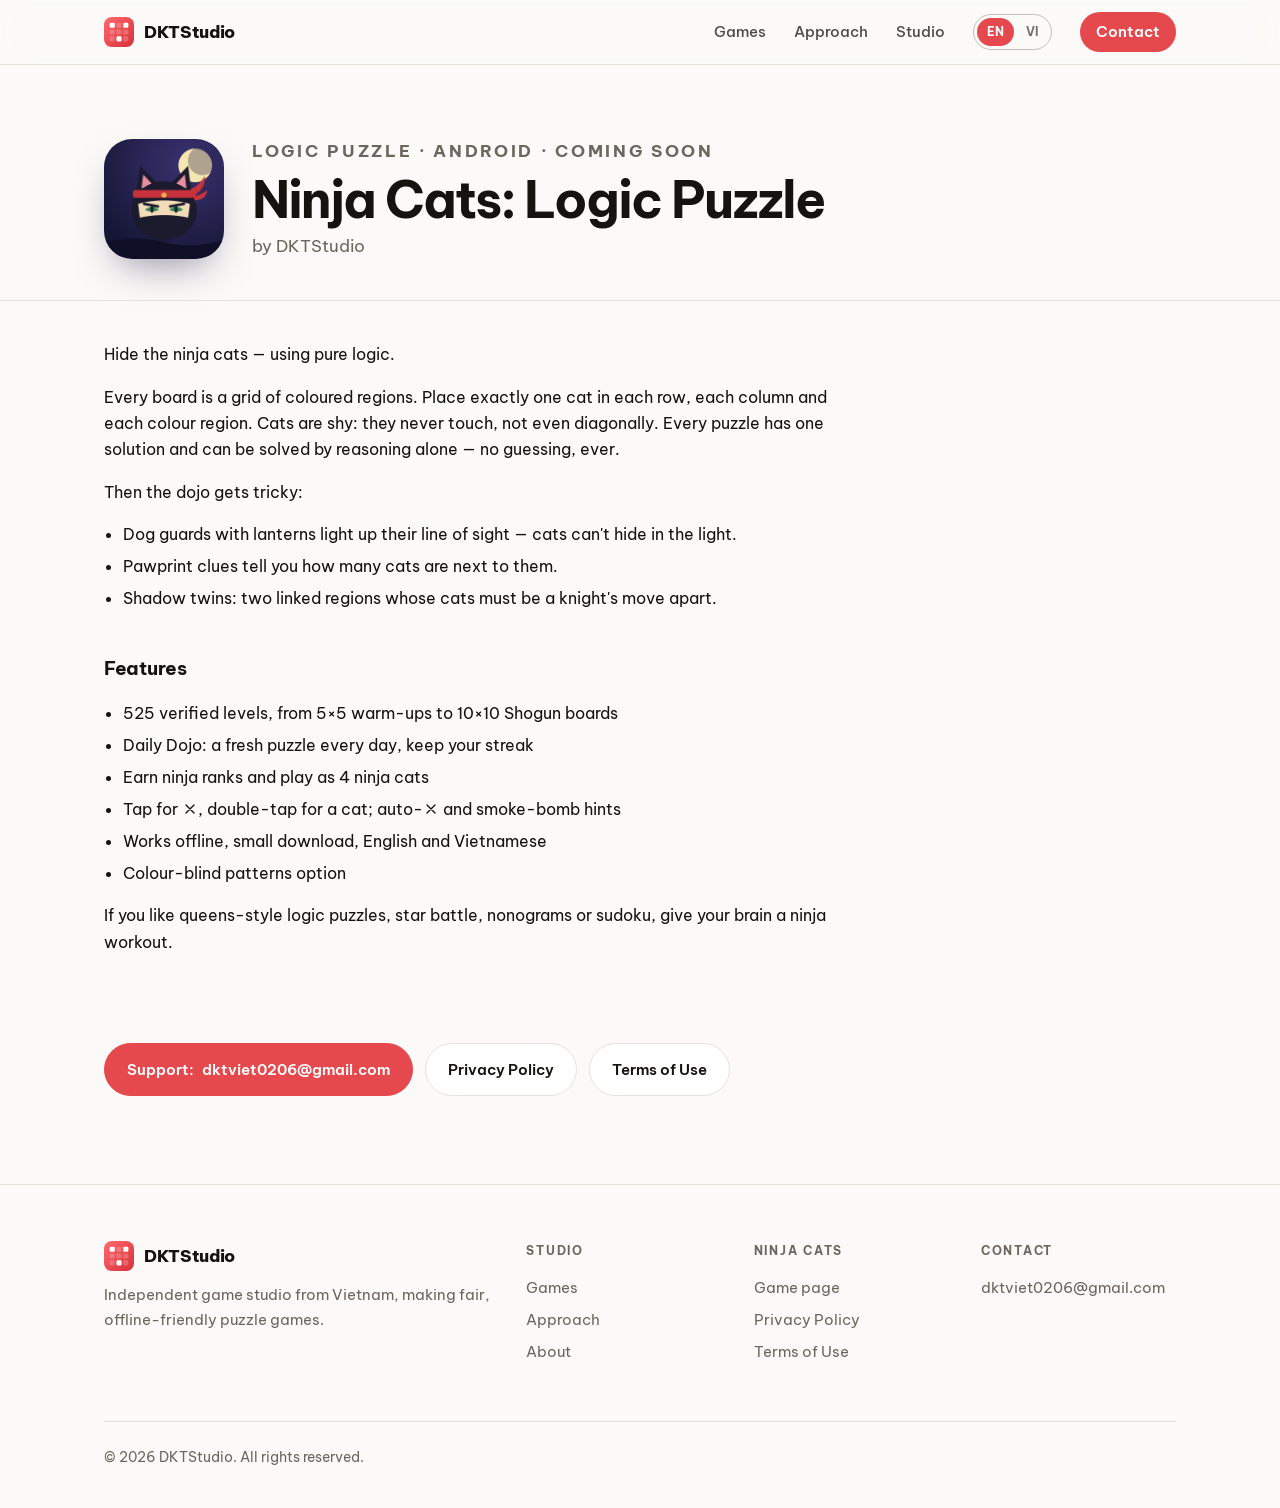
==== ninja-cats/index.html @ 87ca842f "Ninja Cats tester page: phone flow (return hint, step progress, open in Chrome)" ====
<!doctype html>
<html lang="en" data-lang="en" data-title-en="Ninja Cats: Logic Puzzle — DKTStudio" data-title-vi="Mèo Ninja: Câu Đố Logic — DKTStudio"><head><meta charset="utf-8"><meta name="viewport" content="width=device-width,initial-scale=1"><meta name="generator" content="dkt-landingpage">
<title>Ninja Cats: Logic Puzzle — DKTStudio</title><meta name="description" content="Ninja Cats: Logic Puzzle — a no-guess logic puzzle game by DKTStudio.">
<meta property="og:title" content="Ninja Cats: Logic Puzzle — DKTStudio"><meta property="og:description" content="Ninja Cats: Logic Puzzle — a no-guess logic puzzle game by DKTStudio.">
<link rel="icon" href="../favicon.ico" sizes="48x48"><link rel="icon" href="../favicon.svg" type="image/svg+xml"><link rel="apple-touch-icon" href="../apple-touch-icon.png"><script>(function(){var q=new URLSearchParams(location.search).get('lang'),s=null;
try{s=localStorage.getItem('lang')}catch(e){}
var l=q||s||((navigator.language||'').toLowerCase().indexOf('vi')===0?'vi':'en');if(l!=='vi')l='en';
var d=document.documentElement;function apply(v){d.dataset.lang=v;d.lang=v;document.title=v==='vi'?d.dataset.titleVi:d.dataset.titleEn}apply(l);
window.setLang=function(v){apply(v);try{localStorage.setItem('lang',v)}catch(e){}};})();</script><link rel="preconnect" href="https://fonts.googleapis.com"><link rel="preconnect" href="https://fonts.gstatic.com" crossorigin><link href="https://fonts.googleapis.com/css2?family=Be+Vietnam+Pro:wght@400;500;600;700;800&display=swap" rel="stylesheet"><style>:root{--bg:#fbfaf8;--fg:#14130f;--muted:#6b665e;--soft:#f1efeb;--line:#e6e2db;--card:#fff;--accent:#e5484d;--accent-ink:#fff;
--hero:#0e0d14;--hero-fg:#f5f2ec;--hero-muted:#a8a3b8;--hero-line:rgba(255,255,255,.09)}
@media (prefers-color-scheme:dark){:root{--bg:#0f0e12;--fg:#efece6;--muted:#9a95a3;--soft:#18171c;--line:#26242b;--card:#141318;--accent:#ff6369}}
*{box-sizing:border-box}html{-webkit-text-size-adjust:100%;scroll-behavior:smooth}
body{margin:0;background:var(--bg);color:var(--fg);font:16px/1.65 "Be Vietnam Pro",system-ui,-apple-system,"Segoe UI",Roboto,sans-serif;-webkit-font-smoothing:antialiased}
a{color:inherit}img{display:block;max-width:100%}
.wrap{max-width:1120px;margin:0 auto;padding:0 24px}
/* nav */
.nav{position:sticky;top:0;z-index:10;backdrop-filter:saturate(1.4) blur(14px);-webkit-backdrop-filter:saturate(1.4) blur(14px);background:color-mix(in srgb,var(--bg) 82%,transparent);border-bottom:1px solid var(--line)}
.nav.dark{background:color-mix(in srgb,var(--hero) 80%,transparent);border-color:var(--hero-line);color:var(--hero-fg)}
.nav .wrap{display:flex;align-items:center;justify-content:space-between;height:64px}
.brand{display:flex;align-items:center;gap:10px;text-decoration:none;font-weight:800;letter-spacing:-.02em;font-size:1.05rem}
.mark{min-width:38px;height:30px;padding:0 7px;border-radius:8px;background:var(--accent);color:#fff;display:grid;place-items:center;font-size:.72rem;font-weight:800;letter-spacing:0}
.links{display:flex;align-items:center;gap:28px;font-size:.92rem;font-weight:500}
.links a{text-decoration:none;opacity:.75}.links a:hover{opacity:1}
.links a.cta{opacity:1;background:var(--accent);color:var(--accent-ink);padding:8px 16px;border-radius:999px;font-weight:600}
@media (max-width:640px){.links a:not(.cta){display:none}}
/* hero */
.hero{background:var(--hero);color:var(--hero-fg);position:relative;overflow:hidden}
.hero:before{content:"";position:absolute;inset:0;background:
radial-gradient(600px 300px at 80% 10%,rgba(229,72,77,.28),transparent 70%),
radial-gradient(500px 300px at 10% 90%,rgba(120,90,255,.18),transparent 70%);pointer-events:none}
.hero:after{content:"";position:absolute;inset:0;background-image:linear-gradient(var(--hero-line) 1px,transparent 1px),linear-gradient(90deg,var(--hero-line) 1px,transparent 1px);background-size:56px 56px;mask-image:radial-gradient(ellipse at 70% 30%,#000 10%,transparent 70%);-webkit-mask-image:radial-gradient(ellipse at 70% 30%,#000 10%,transparent 70%);pointer-events:none}
.hero .wrap{position:relative;z-index:1;padding-top:112px;padding-bottom:96px}
.tag{display:inline-flex;align-items:center;gap:8px;font-size:.8rem;font-weight:600;color:var(--hero-muted);border:1px solid var(--hero-line);border-radius:999px;padding:6px 14px;background:rgba(255,255,255,.03)}
.dot{width:7px;height:7px;border-radius:50%;background:#3ddc84;box-shadow:0 0 0 4px rgba(61,220,132,.15)}
.hero h1{font-size:clamp(2.6rem,7.2vw,5.2rem);line-height:1.02;letter-spacing:-.045em;font-weight:800;margin:26px 0 22px;max-width:13ch}
.hero h1 em{font-style:normal;color:var(--accent)}
.hero p.lead{font-size:clamp(1.05rem,2vw,1.25rem);color:var(--hero-muted);max-width:38em;margin:0 0 36px}
.btns{display:flex;flex-wrap:wrap;gap:12px}
.btn{display:inline-flex;align-items:center;gap:8px;text-decoration:none;font-weight:600;font-size:.95rem;padding:13px 22px;border-radius:999px;border:1px solid var(--line);background:var(--card);transition:transform .15s,border-color .15s}
.ic{vertical-align:-.125em;flex:none}
.btn:hover{transform:translateY(-1px);border-color:var(--accent)}
.btn.primary{background:var(--accent);color:var(--accent-ink);border-color:var(--accent)}
.hero .btn:not(.primary){background:transparent;color:var(--hero-fg);border-color:rgba(255,255,255,.18)}
.stats{display:grid;grid-template-columns:repeat(4,1fr);gap:0;margin-top:80px;border-top:1px solid var(--hero-line)}
.stats div{padding:24px 24px 0 0}.stats b{display:block;font-size:clamp(1.6rem,3.4vw,2.3rem);letter-spacing:-.03em;font-weight:800}
.stats span{color:var(--hero-muted);font-size:.88rem}
@media (max-width:720px){.stats{grid-template-columns:repeat(2,1fr)}}
/* sections */
section.sec{padding:104px 0;border-bottom:1px solid var(--line)}
.kicker{font-size:.78rem;letter-spacing:.16em;text-transform:uppercase;color:var(--accent);font-weight:700;margin:0 0 14px}
h2.title{font-size:clamp(1.9rem,4.4vw,3rem);line-height:1.08;letter-spacing:-.035em;margin:0 0 16px;font-weight:800;max-width:18ch}
p.sub{color:var(--muted);font-size:1.08rem;max-width:40em;margin:0}
.head{display:flex;justify-content:space-between;align-items:flex-end;gap:24px;flex-wrap:wrap;margin-bottom:48px}
/* game card */
.game{display:grid;grid-template-columns:auto 1fr;gap:32px;align-items:center;background:var(--card);border:1px solid var(--line);border-radius:28px;padding:36px;transition:border-color .2s,box-shadow .2s}
.game:hover{border-color:color-mix(in srgb,var(--accent) 50%,var(--line));box-shadow:0 24px 60px -30px rgba(0,0,0,.25)}
.game img{width:148px;height:148px;border-radius:34px;box-shadow:0 18px 40px -16px rgba(20,10,60,.55)}
.game h3{font-size:clamp(1.5rem,3vw,2rem);letter-spacing:-.03em;margin:0;line-height:1.15}
.game .vi{color:var(--muted);margin:4px 0 14px;font-weight:500}
.game p.desc{margin:0 0 20px;max-width:46em}
.chips{display:flex;flex-wrap:wrap;gap:8px;margin-bottom:22px}
.chip{font-size:.78rem;font-weight:600;padding:5px 12px;border-radius:999px;background:var(--soft);color:var(--muted)}
.chip.live{background:color-mix(in srgb,#3ddc84 16%,transparent);color:#1f9d57}
@media (max-width:640px){.game{grid-template-columns:1fr;padding:24px;gap:20px}.game img{width:112px;height:112px;border-radius:26px}}
.soon{margin-top:20px;border:1px dashed var(--line);border-radius:28px;padding:28px 36px;color:var(--muted);display:flex;justify-content:space-between;gap:16px;flex-wrap:wrap}
.soon b{color:var(--fg)}
/* principles */
.grid3{display:grid;grid-template-columns:repeat(3,1fr);gap:20px}
@media (max-width:860px){.grid3{grid-template-columns:1fr}}
.card{background:var(--card);border:1px solid var(--line);border-radius:22px;padding:30px}
.card .n{font-size:.8rem;font-weight:700;color:var(--accent);letter-spacing:.08em}
.card h4{font-size:1.2rem;letter-spacing:-.02em;margin:14px 0 8px}.card p{margin:0;color:var(--muted)}
/* about */
.about{display:grid;grid-template-columns:1fr 1fr;gap:64px;align-items:start}
.about p{color:var(--muted);font-size:1.05rem;margin:0 0 16px}
.facts{list-style:none;padding:0;margin:0;border-top:1px solid var(--line)}
.facts li{display:flex;justify-content:space-between;gap:16px;padding:16px 0;border-bottom:1px solid var(--line)}
.facts li span{color:var(--muted)}.facts li b{text-align:right}
@media (max-width:860px){.about{grid-template-columns:1fr;gap:32px}}
/* contact band */
.band{background:var(--hero);color:var(--hero-fg);border-radius:32px;padding:clamp(36px,6vw,72px);position:relative;overflow:hidden;margin:104px 0}
.band:before{content:"";position:absolute;inset:0;background:radial-gradient(500px 260px at 90% 0%,rgba(229,72,77,.35),transparent 70%)}
.band>*{position:relative}.band h2{font-size:clamp(1.8rem,4.4vw,3rem);letter-spacing:-.035em;line-height:1.08;margin:0 0 14px;max-width:16ch}
.band p{color:var(--hero-muted);margin:0 0 28px;max-width:36em;font-size:1.05rem}
/* footer */
footer{border-top:1px solid var(--line);padding:56px 0 40px;font-size:.92rem}
.fgrid{display:grid;grid-template-columns:2fr 1fr 1fr 1fr;gap:32px}
.fgrid h5{font-size:.78rem;letter-spacing:.14em;text-transform:uppercase;color:var(--muted);margin:0 0 14px}
.fgrid a.brand{display:flex;margin-bottom:0}.fgrid a{display:block;text-decoration:none;color:var(--muted);margin:0 0 8px}.fgrid a:hover{color:var(--fg)}
.fgrid p{color:var(--muted);margin:12px 0 0;max-width:28em}
.legalline{display:flex;justify-content:space-between;flex-wrap:wrap;gap:12px;color:var(--muted);margin-top:48px;padding-top:24px;border-top:1px solid var(--line);font-size:.85rem}
@media (max-width:760px){.fgrid{grid-template-columns:1fr 1fr}.fgrid>div:first-child{grid-column:1/-1}}
/* game + legal pages */
.pagehead{padding:72px 0 40px;border-bottom:1px solid var(--line)}
.pagehead .row{display:flex;gap:28px;align-items:center;flex-wrap:wrap}
.pagehead img{width:120px;height:120px;border-radius:28px;box-shadow:0 18px 40px -16px rgba(20,10,60,.5)}
.pagehead h1{font-size:clamp(2rem,5vw,3.2rem);letter-spacing:-.04em;line-height:1.05;margin:0}
.pagehead p{color:var(--muted);margin:6px 0 0;font-size:1.05rem}
.prose{max-width:740px;padding:24px 0 72px}
.prose h1{font-size:clamp(1.7rem,4vw,2.3rem);letter-spacing:-.03em;line-height:1.12;margin:24px 0 6px}
.prose h1+p{color:var(--muted);margin-top:0}
.prose h2{font-size:1.18rem;letter-spacing:-.015em;margin:2.2em 0 .5em}
.prose ul{padding-left:1.2em}.prose li{margin:.35em 0}.prose a{color:var(--accent)}
/* language: html[data-lang] picks which copy shows; set before paint by the head script */
html[data-lang="en"] [data-l="vi"],html[data-lang="vi"] [data-l="en"]{display:none!important}
.lsw{display:inline-flex;border:1px solid currentColor;border-color:color-mix(in srgb,currentColor 25%,transparent);border-radius:999px;padding:3px;gap:2px}
.lsw button{all:unset;cursor:pointer;font-size:.78rem;font-weight:700;padding:4px 10px;border-radius:999px;opacity:.6}
html[data-lang="en"] .lsw [data-set="en"],html[data-lang="vi"] .lsw [data-set="vi"]{background:var(--accent);color:#fff;opacity:1}
.qr{display:flex;align-items:center;gap:20px;margin:0 0 28px;max-width:34em}.qr svg{flex:none;border-radius:8px;border:1px solid #e5e5e5}.qr p{margin:0;color:#666}
@media (max-width:720px){.qr{display:none}}
.card.step{display:flex;flex-direction:column;align-items:flex-start}.card.step h4{margin-top:10px}.card.step .btns{margin-top:auto;padding-top:24px}
.card.step .back{font-size:.85rem;margin-top:10px}.card.step .opened{display:none;margin-left:10px;color:#2e9e5b;font-weight:600;letter-spacing:0}.card.step .opened .ic{vertical-align:-2px;margin-right:3px}
.card.step.done .opened{display:inline}.card.step.done{opacity:.75}.card.step.next{border-color:var(--accent);box-shadow:0 0 0 2px var(--accent)}
.inapp{border:2px solid var(--accent);border-radius:16px;padding:18px;margin:24px 0}.inapp p{margin:0 0 12px}.inapp .back{margin:12px 0 0;font-size:.85rem}
</style></head>
<body>
<header class="nav"><div class="wrap">
<a class="brand" href="../"><svg xmlns="http://www.w3.org/2000/svg" viewBox="0 0 64 64" width="30" height="30" aria-hidden="true"><defs><linearGradient id="lg1" x1="0" y1="0" x2="1" y2="1"><stop offset="0" stop-color="#ff6b6f"/><stop offset="1" stop-color="#d6303a"/></linearGradient></defs><rect width="64" height="64" rx="16" fill="url(#lg1)"/><rect x="12" y="12" width="11" height="11" rx="3" fill="#fff"/><rect x="26.5" y="12" width="11" height="11" rx="3" fill="#fff" fill-opacity=".2"/><rect x="41" y="12" width="11" height="11" rx="3" fill="#fff"/><rect x="12" y="26.5" width="11" height="11" rx="3" fill="#fff" fill-opacity=".2"/><rect x="26.5" y="26.5" width="11" height="11" rx="3" fill="#fff" fill-opacity=".2"/><rect x="41" y="26.5" width="11" height="11" rx="3" fill="#fff" fill-opacity=".2"/><rect x="12" y="41" width="11" height="11" rx="3" fill="#fff" fill-opacity=".2"/><rect x="26.5" y="41" width="11" height="11" rx="3" fill="#fff"/><rect x="41" y="41" width="11" height="11" rx="3" fill="#fff" fill-opacity=".2"/></svg>DKTStudio</a>
<nav class="links"><a href="../#games"><span data-l="en">Games</span><span data-l="vi">Trò chơi</span></a><a href="../#approach"><span data-l="en">Approach</span><span data-l="vi">Cách làm</span></a><a href="../#about"><span data-l="en">Studio</span><span data-l="vi">Về studio</span></a>
<span class="lsw" role="group" aria-label="Language"><button data-set="en" onclick="setLang('en')">EN</button><button data-set="vi" onclick="setLang('vi')">VI</button></span><a class="cta" href="mailto:dktviet0206@gmail.com"><span data-l="en">Contact</span><span data-l="vi">Liên hệ</span></a></nav>
</div></header>
<section class="pagehead"><div class="wrap"><div class="row"><img src="icon.png" alt="" width="120" height="120"><div><p class="kicker" style="margin:0 0 8px"><span data-l="en">Logic puzzle · Android · coming soon</span><span data-l="vi">Câu đố logic · Android · sắp ra mắt</span></p><h1><span data-l="en">Ninja Cats: Logic Puzzle</span><span data-l="vi">Mèo Ninja: Câu Đố Logic</span></h1><p><span data-l="en">by DKTStudio</span><span data-l="vi">của DKTStudio</span></p></div></div></div></section><div class="wrap"><div class="prose"><div data-l="en"><p>Hide the ninja cats — using pure logic.</p>
<p>Every board is a grid of coloured regions. Place exactly one cat in each row, each column and each colour region. Cats are shy: they never touch, not even diagonally. Every puzzle has one solution and can be solved by reasoning alone — no guessing, ever.</p>
<p>Then the dojo gets tricky:</p>
<ul><li>Dog guards with lanterns light up their line of sight — cats can&#x27;t hide in the light.</li><li>Pawprint clues tell you how many cats are next to them.</li><li>Shadow twins: two linked regions whose cats must be a knight&#x27;s move apart.</li></ul>
<h2>Features</h2>
<ul><li>525 verified levels, from 5×5 warm-ups to 10×10 Shogun boards</li><li>Daily Dojo: a fresh puzzle every day, keep your streak</li><li>Earn ninja ranks and play as 4 ninja cats</li><li>Tap for <svg class="ic" xmlns="http://www.w3.org/2000/svg" viewBox="0 0 24 24" width="1em" height="1em" role="img" aria-label="X"><path fill="none" stroke="currentColor" stroke-linecap="round" stroke-linejoin="round" stroke-width="2" d="M18 6L6 18M6 6l12 12"/></svg>, double-tap for a cat; auto-<svg class="ic" xmlns="http://www.w3.org/2000/svg" viewBox="0 0 24 24" width="1em" height="1em" role="img" aria-label="X"><path fill="none" stroke="currentColor" stroke-linecap="round" stroke-linejoin="round" stroke-width="2" d="M18 6L6 18M6 6l12 12"/></svg> and smoke-bomb hints</li><li>Works offline, small download, English and Vietnamese</li><li>Colour-blind patterns option</li></ul>
<p>If you like queens-style logic puzzles, star battle, nonograms or sudoku, give your brain a ninja workout.</p></div><div data-l="vi"><p>Giấu những chú mèo ninja — chỉ bằng suy luận.</p>
<p>Mỗi màn là một lưới chia vùng màu. Đặt đúng một mèo trên mỗi hàng, mỗi cột và mỗi vùng màu. Mèo rất nhút nhát: không bao giờ đứng cạnh nhau, kể cả đường chéo. Mỗi màn chỉ có một lời giải và giải được hoàn toàn bằng suy luận — không bao giờ phải đoán.</p>
<p>Rồi võ đường trở nên khó hơn:</p>
<ul><li>Chó canh cầm đèn lồng soi theo tầm nhìn — mèo không được nấp trong vùng sáng.</li><li>Dấu chân cho biết có bao nhiêu mèo quanh nó.</li><li>Phân thân: hai vùng nối nhau, hai mèo phải cách nhau đúng một nước mã.</li></ul>
<h2>Tính năng</h2>
<ul><li>525 màn đã kiểm tra, từ 5×5 khởi động đến 10×10 cấp Shogun</li><li>Võ Đường Mỗi Ngày: mỗi ngày một câu đố mới, giữ chuỗi ngày</li><li>Lên cấp ninja, chơi cùng 4 mèo ninja</li><li>Chạm để đánh <svg class="ic" xmlns="http://www.w3.org/2000/svg" viewBox="0 0 24 24" width="1em" height="1em" role="img" aria-label="X"><path fill="none" stroke="currentColor" stroke-linecap="round" stroke-linejoin="round" stroke-width="2" d="M18 6L6 18M6 6l12 12"/></svg>, chạm 2 lần để đặt mèo; tự <svg class="ic" xmlns="http://www.w3.org/2000/svg" viewBox="0 0 24 24" width="1em" height="1em" role="img" aria-label="X"><path fill="none" stroke="currentColor" stroke-linecap="round" stroke-linejoin="round" stroke-width="2" d="M18 6L6 18M6 6l12 12"/></svg> và gợi ý bom khói</li><li>Chơi không cần mạng, dung lượng nhỏ, tiếng Việt và tiếng Anh</li><li>Tuỳ chọn hoa văn cho người mù màu</li></ul>
<p>Nếu bạn thích câu đố logic kiểu queens, star battle, nonogram hay sudoku, hãy cho não tập võ ninja.</p></div></div><div style="padding-bottom:88px"><div class="btns"><a class="btn primary" href="mailto:dktviet0206@gmail.com"><span data-l="en">Support:</span><span data-l="vi">Hỗ trợ:</span> dktviet0206@gmail.com</a><a class="btn" href="privacy.html"><span data-l="en">Privacy Policy</span><span data-l="vi">Chính sách quyền riêng tư</span></a><a class="btn" href="terms.html"><span data-l="en">Terms of Use</span><span data-l="vi">Điều khoản sử dụng</span></a></div></div></div>
<footer><div class="wrap">
<div class="fgrid">
<div><a class="brand" href="../" style="color:var(--fg)"><svg xmlns="http://www.w3.org/2000/svg" viewBox="0 0 64 64" width="30" height="30" aria-hidden="true"><defs><linearGradient id="lg2" x1="0" y1="0" x2="1" y2="1"><stop offset="0" stop-color="#ff6b6f"/><stop offset="1" stop-color="#d6303a"/></linearGradient></defs><rect width="64" height="64" rx="16" fill="url(#lg2)"/><rect x="12" y="12" width="11" height="11" rx="3" fill="#fff"/><rect x="26.5" y="12" width="11" height="11" rx="3" fill="#fff" fill-opacity=".2"/><rect x="41" y="12" width="11" height="11" rx="3" fill="#fff"/><rect x="12" y="26.5" width="11" height="11" rx="3" fill="#fff" fill-opacity=".2"/><rect x="26.5" y="26.5" width="11" height="11" rx="3" fill="#fff" fill-opacity=".2"/><rect x="41" y="26.5" width="11" height="11" rx="3" fill="#fff" fill-opacity=".2"/><rect x="12" y="41" width="11" height="11" rx="3" fill="#fff" fill-opacity=".2"/><rect x="26.5" y="41" width="11" height="11" rx="3" fill="#fff"/><rect x="41" y="41" width="11" height="11" rx="3" fill="#fff" fill-opacity=".2"/></svg>DKTStudio</a>
<p><span data-l="en">Independent game studio from Vietnam, making fair, offline-friendly puzzle games.</span><span data-l="vi">Studio trò chơi độc lập tại Việt Nam, làm trò chơi giải đố công bằng, chơi được không cần mạng.</span></p></div>
<div><h5><span data-l="en">Studio</span><span data-l="vi">Về chúng tôi</span></h5><a href="../#games"><span data-l="en">Games</span><span data-l="vi">Trò chơi</span></a><a href="../#approach"><span data-l="en">Approach</span><span data-l="vi">Cách làm</span></a><a href="../#about"><span data-l="en">About</span><span data-l="vi">Giới thiệu</span></a></div>
<div><h5><span data-l="en">Ninja Cats</span><span data-l="vi">Mèo Ninja</span></h5><a href="../ninja-cats/"><span data-l="en">Game page</span><span data-l="vi">Trang trò chơi</span></a><a href="../ninja-cats/privacy.html"><span data-l="en">Privacy Policy</span><span data-l="vi">Quyền riêng tư</span></a><a href="../ninja-cats/terms.html"><span data-l="en">Terms of Use</span><span data-l="vi">Điều khoản sử dụng</span></a></div>
<div><h5><span data-l="en">Contact</span><span data-l="vi">Liên hệ</span></h5><a href="mailto:dktviet0206@gmail.com">dktviet0206@gmail.com</a></div>
</div>
<div class="legalline"><span>© 2026 DKTStudio. <span data-l="en">All rights reserved.</span><span data-l="vi">Bảo lưu mọi quyền.</span></span></div>
</div></footer>
</body></html>
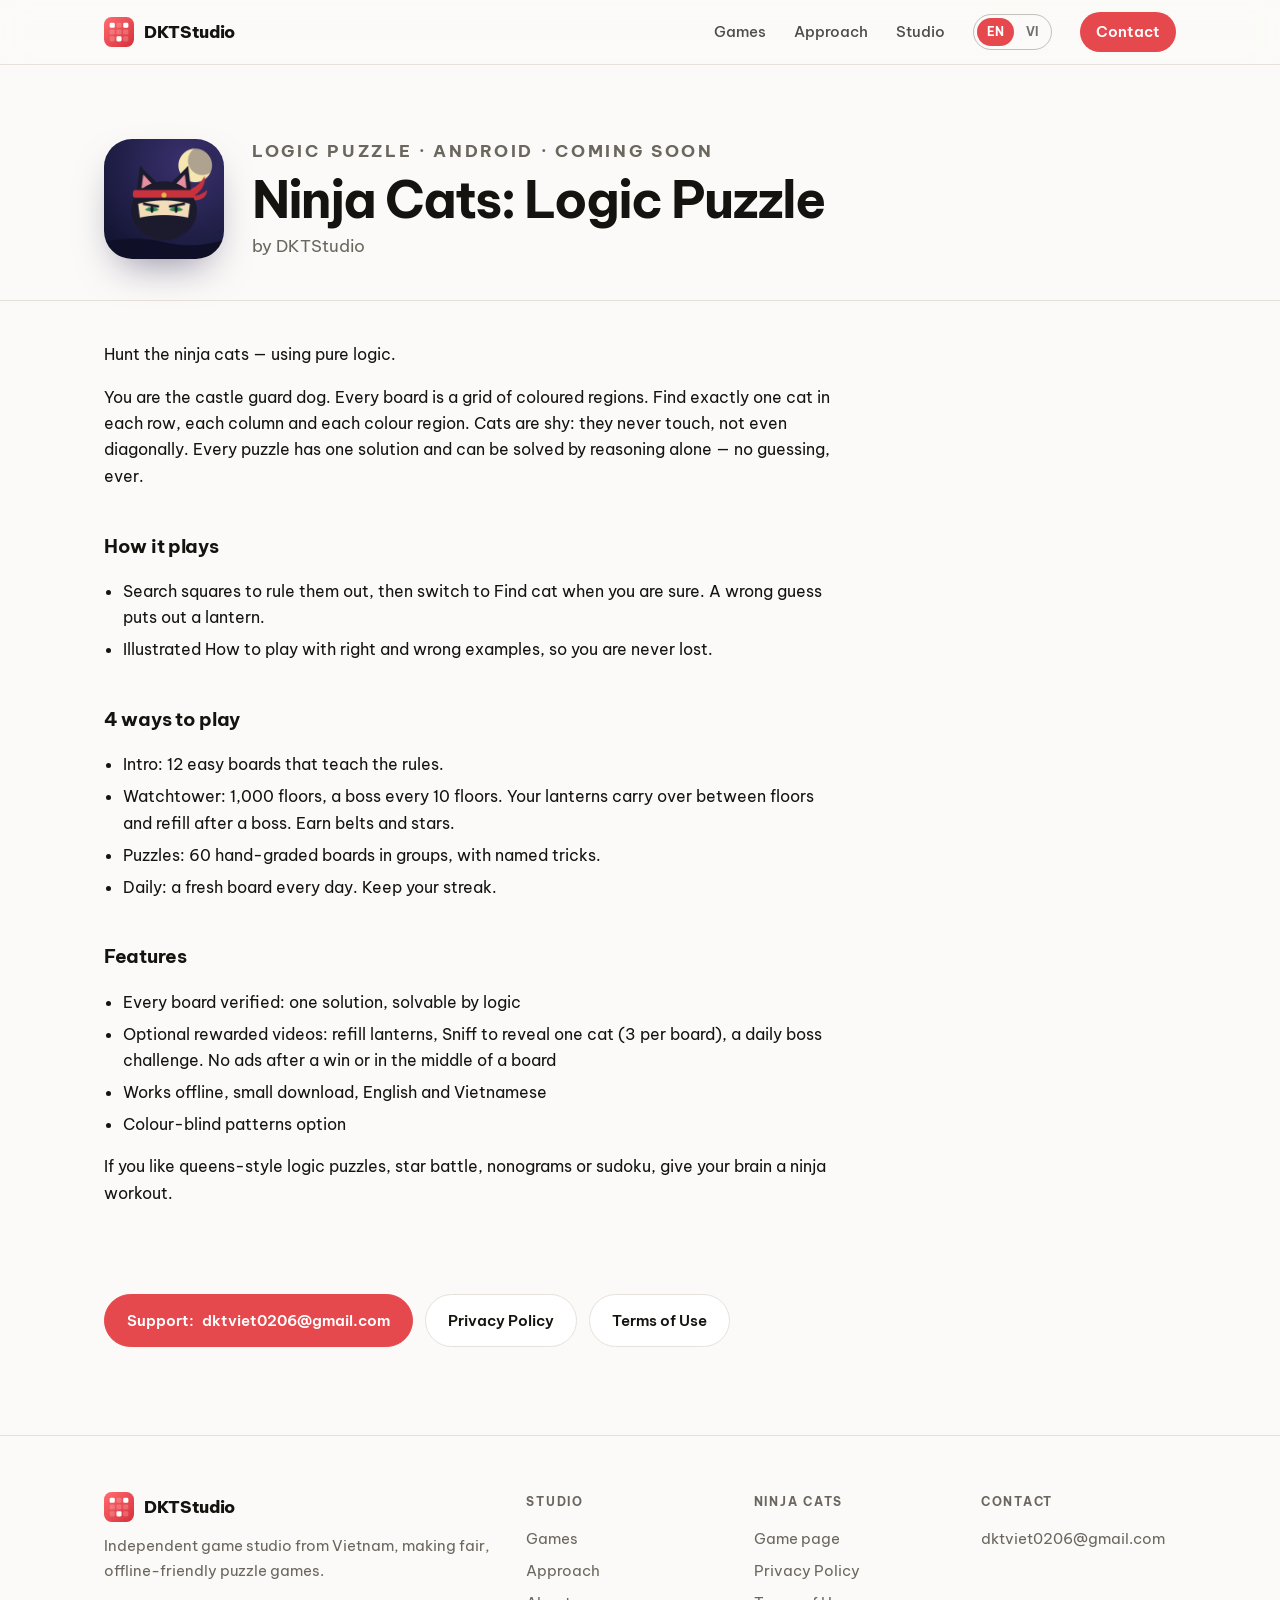
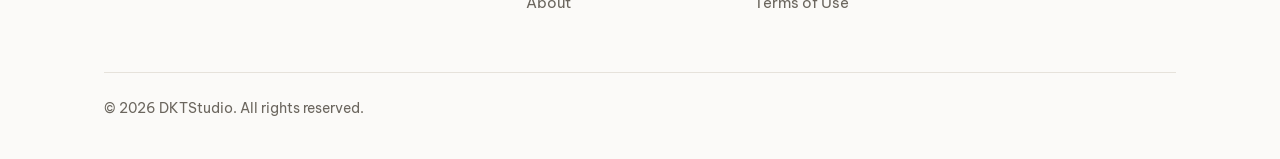
==== commit ec4e3a45: "Ninja Cats privacy + terms updated 04/11/2026 (no interstitials, rewarded kinds listed)" ====
--- a/ninja-cats/index.html
+++ b/ninja-cats/index.html
@@ -112,6 +112,11 @@
 .card.step .back{font-size:.85rem;margin-top:10px}.card.step .opened{display:none;margin-left:10px;color:#2e9e5b;font-weight:600;letter-spacing:0}.card.step .opened .ic{vertical-align:-2px;margin-right:3px}
 .card.step.done .opened{display:inline}.card.step.done{opacity:.75}.card.step.next{border-color:var(--accent);box-shadow:0 0 0 2px var(--accent)}
 .inapp{border:2px solid var(--accent);border-radius:16px;padding:18px;margin:24px 0}.inapp p{margin:0 0 12px}.inapp .back{margin:12px 0 0;font-size:.85rem}
+.upd{color:var(--muted);font-size:.9rem}
+.card.ver,.card.rules{margin:24px 0;max-width:46em}.card.ver{border-color:var(--accent);box-shadow:0 0 0 2px var(--accent)}
+.card.ver h4{font-size:1.6rem;margin:6px 0 8px}.card.ver h4 small{font-size:.95rem;font-weight:500;color:var(--muted)}.card.ver .btns{margin-top:16px}
+.card.rules ol{margin:10px 0 0;padding-left:1.3em}.card.rules li{margin:0 0 10px}
+.vers{padding-left:1.2em}.vers li{margin:0 0 12px}
 </style></head>
 <body>
 <header class="nav"><div class="wrap">
@@ -119,18 +124,22 @@
 <nav class="links"><a href="../#games"><span data-l="en">Games</span><span data-l="vi">Trò chơi</span></a><a href="../#approach"><span data-l="en">Approach</span><span data-l="vi">Cách làm</span></a><a href="../#about"><span data-l="en">Studio</span><span data-l="vi">Về studio</span></a>
 <span class="lsw" role="group" aria-label="Language"><button data-set="en" onclick="setLang('en')">EN</button><button data-set="vi" onclick="setLang('vi')">VI</button></span><a class="cta" href="mailto:dktviet0206@gmail.com"><span data-l="en">Contact</span><span data-l="vi">Liên hệ</span></a></nav>
 </div></header>
-<section class="pagehead"><div class="wrap"><div class="row"><img src="icon.png" alt="" width="120" height="120"><div><p class="kicker" style="margin:0 0 8px"><span data-l="en">Logic puzzle · Android · coming soon</span><span data-l="vi">Câu đố logic · Android · sắp ra mắt</span></p><h1><span data-l="en">Ninja Cats: Logic Puzzle</span><span data-l="vi">Mèo Ninja: Câu Đố Logic</span></h1><p><span data-l="en">by DKTStudio</span><span data-l="vi">của DKTStudio</span></p></div></div></div></section><div class="wrap"><div class="prose"><div data-l="en"><p>Hide the ninja cats — using pure logic.</p>
-<p>Every board is a grid of coloured regions. Place exactly one cat in each row, each column and each colour region. Cats are shy: they never touch, not even diagonally. Every puzzle has one solution and can be solved by reasoning alone — no guessing, ever.</p>
-<p>Then the dojo gets tricky:</p>
-<ul><li>Dog guards with lanterns light up their line of sight — cats can&#x27;t hide in the light.</li><li>Pawprint clues tell you how many cats are next to them.</li><li>Shadow twins: two linked regions whose cats must be a knight&#x27;s move apart.</li></ul>
+<section class="pagehead"><div class="wrap"><div class="row"><img src="icon.png" alt="" width="120" height="120"><div><p class="kicker" style="margin:0 0 8px"><span data-l="en">Logic puzzle · Android · coming soon</span><span data-l="vi">Câu đố logic · Android · sắp ra mắt</span></p><h1><span data-l="en">Ninja Cats: Logic Puzzle</span><span data-l="vi">Mèo Ninja: Câu Đố Logic</span></h1><p><span data-l="en">by DKTStudio</span><span data-l="vi">của DKTStudio</span></p></div></div></div></section><div class="wrap"><div class="prose"><div data-l="en"><p>Hunt the ninja cats — using pure logic.</p>
+<p>You are the castle guard dog. Every board is a grid of coloured regions. Find exactly one cat in each row, each column and each colour region. Cats are shy: they never touch, not even diagonally. Every puzzle has one solution and can be solved by reasoning alone — no guessing, ever.</p>
+<h2>How it plays</h2>
+<ul><li>Search squares to rule them out, then switch to Find cat when you are sure. A wrong guess puts out a lantern.</li><li>Illustrated How to play with right and wrong examples, so you are never lost.</li></ul>
+<h2>4 ways to play</h2>
+<ul><li>Intro: 12 easy boards that teach the rules.</li><li>Watchtower: 1,000 floors, a boss every 10 floors. Your lanterns carry over between floors and refill after a boss. Earn belts and stars.</li><li>Puzzles: 60 hand-graded boards in groups, with named tricks.</li><li>Daily: a fresh board every day. Keep your streak.</li></ul>
 <h2>Features</h2>
-<ul><li>525 verified levels, from 5×5 warm-ups to 10×10 Shogun boards</li><li>Daily Dojo: a fresh puzzle every day, keep your streak</li><li>Earn ninja ranks and play as 4 ninja cats</li><li>Tap for <svg class="ic" xmlns="http://www.w3.org/2000/svg" viewBox="0 0 24 24" width="1em" height="1em" role="img" aria-label="X"><path fill="none" stroke="currentColor" stroke-linecap="round" stroke-linejoin="round" stroke-width="2" d="M18 6L6 18M6 6l12 12"/></svg>, double-tap for a cat; auto-<svg class="ic" xmlns="http://www.w3.org/2000/svg" viewBox="0 0 24 24" width="1em" height="1em" role="img" aria-label="X"><path fill="none" stroke="currentColor" stroke-linecap="round" stroke-linejoin="round" stroke-width="2" d="M18 6L6 18M6 6l12 12"/></svg> and smoke-bomb hints</li><li>Works offline, small download, English and Vietnamese</li><li>Colour-blind patterns option</li></ul>
-<p>If you like queens-style logic puzzles, star battle, nonograms or sudoku, give your brain a ninja workout.</p></div><div data-l="vi"><p>Giấu những chú mèo ninja — chỉ bằng suy luận.</p>
-<p>Mỗi màn là một lưới chia vùng màu. Đặt đúng một mèo trên mỗi hàng, mỗi cột và mỗi vùng màu. Mèo rất nhút nhát: không bao giờ đứng cạnh nhau, kể cả đường chéo. Mỗi màn chỉ có một lời giải và giải được hoàn toàn bằng suy luận — không bao giờ phải đoán.</p>
-<p>Rồi võ đường trở nên khó hơn:</p>
-<ul><li>Chó canh cầm đèn lồng soi theo tầm nhìn — mèo không được nấp trong vùng sáng.</li><li>Dấu chân cho biết có bao nhiêu mèo quanh nó.</li><li>Phân thân: hai vùng nối nhau, hai mèo phải cách nhau đúng một nước mã.</li></ul>
+<ul><li>Every board verified: one solution, solvable by logic</li><li>Optional rewarded videos: refill lanterns, Sniff to reveal one cat (3 per board), a daily boss challenge. No ads after a win or in the middle of a board</li><li>Works offline, small download, English and Vietnamese</li><li>Colour-blind patterns option</li></ul>
+<p>If you like queens-style logic puzzles, star battle, nonograms or sudoku, give your brain a ninja workout.</p></div><div data-l="vi"><p>Săn mèo ninja — chỉ bằng suy luận.</p>
+<p>Bạn là chú chó canh thành. Mỗi bàn là một lưới chia vùng màu. Tìm đúng một mèo trên mỗi hàng, mỗi cột và mỗi vùng màu. Mèo rất nhút nhát: không bao giờ đứng cạnh nhau, kể cả đường chéo. Mỗi bàn chỉ có một lời giải và giải được hoàn toàn bằng suy luận — không bao giờ phải đoán.</p>
+<h2>Cách chơi</h2>
+<ul><li>Lục soát những ô chắc chắn trống, rồi chuyển sang Tìm mèo khi đã chắc. Đoán sai sẽ tắt một đèn lồng.</li><li>Có phần Cách chơi kèm hình, ví dụ đúng và sai, không lo bị lạc.</li></ul>
+<h2>4 chế độ</h2>
+<ul><li>Nhập môn: 12 bàn dễ dạy luật.</li><li>Tháp canh: 1.000 tầng, cứ 10 tầng có một trùm. Đèn lồng mang qua các tầng và được nạp đầy sau trùm. Lên đai, gom sao.</li><li>Giải thế: 60 bàn chấm độ khó, chia nhóm, có mẹo đặt tên.</li><li>Hằng ngày: mỗi ngày một bàn mới, giữ chuỗi ngày.</li></ul>
 <h2>Tính năng</h2>
-<ul><li>525 màn đã kiểm tra, từ 5×5 khởi động đến 10×10 cấp Shogun</li><li>Võ Đường Mỗi Ngày: mỗi ngày một câu đố mới, giữ chuỗi ngày</li><li>Lên cấp ninja, chơi cùng 4 mèo ninja</li><li>Chạm để đánh <svg class="ic" xmlns="http://www.w3.org/2000/svg" viewBox="0 0 24 24" width="1em" height="1em" role="img" aria-label="X"><path fill="none" stroke="currentColor" stroke-linecap="round" stroke-linejoin="round" stroke-width="2" d="M18 6L6 18M6 6l12 12"/></svg>, chạm 2 lần để đặt mèo; tự <svg class="ic" xmlns="http://www.w3.org/2000/svg" viewBox="0 0 24 24" width="1em" height="1em" role="img" aria-label="X"><path fill="none" stroke="currentColor" stroke-linecap="round" stroke-linejoin="round" stroke-width="2" d="M18 6L6 18M6 6l12 12"/></svg> và gợi ý bom khói</li><li>Chơi không cần mạng, dung lượng nhỏ, tiếng Việt và tiếng Anh</li><li>Tuỳ chọn hoa văn cho người mù màu</li></ul>
+<ul><li>Mọi bàn đã kiểm tra: một lời giải, giải được bằng logic</li><li>Video thưởng tuỳ chọn: nạp đèn lồng, Săn hơi lộ một con mèo (3 lần mỗi bàn), thử thách trùm mỗi ngày. Không có quảng cáo sau khi thắng hay giữa bàn chơi</li><li>Chơi không cần mạng, dung lượng nhỏ, tiếng Việt và tiếng Anh</li><li>Tuỳ chọn hoa văn cho người mù màu</li></ul>
 <p>Nếu bạn thích câu đố logic kiểu queens, star battle, nonogram hay sudoku, hãy cho não tập võ ninja.</p></div></div><div style="padding-bottom:88px"><div class="btns"><a class="btn primary" href="mailto:dktviet0206@gmail.com"><span data-l="en">Support:</span><span data-l="vi">Hỗ trợ:</span> dktviet0206@gmail.com</a><a class="btn" href="privacy.html"><span data-l="en">Privacy Policy</span><span data-l="vi">Chính sách quyền riêng tư</span></a><a class="btn" href="terms.html"><span data-l="en">Terms of Use</span><span data-l="vi">Điều khoản sử dụng</span></a></div></div></div>
 <footer><div class="wrap">
 <div class="fgrid">
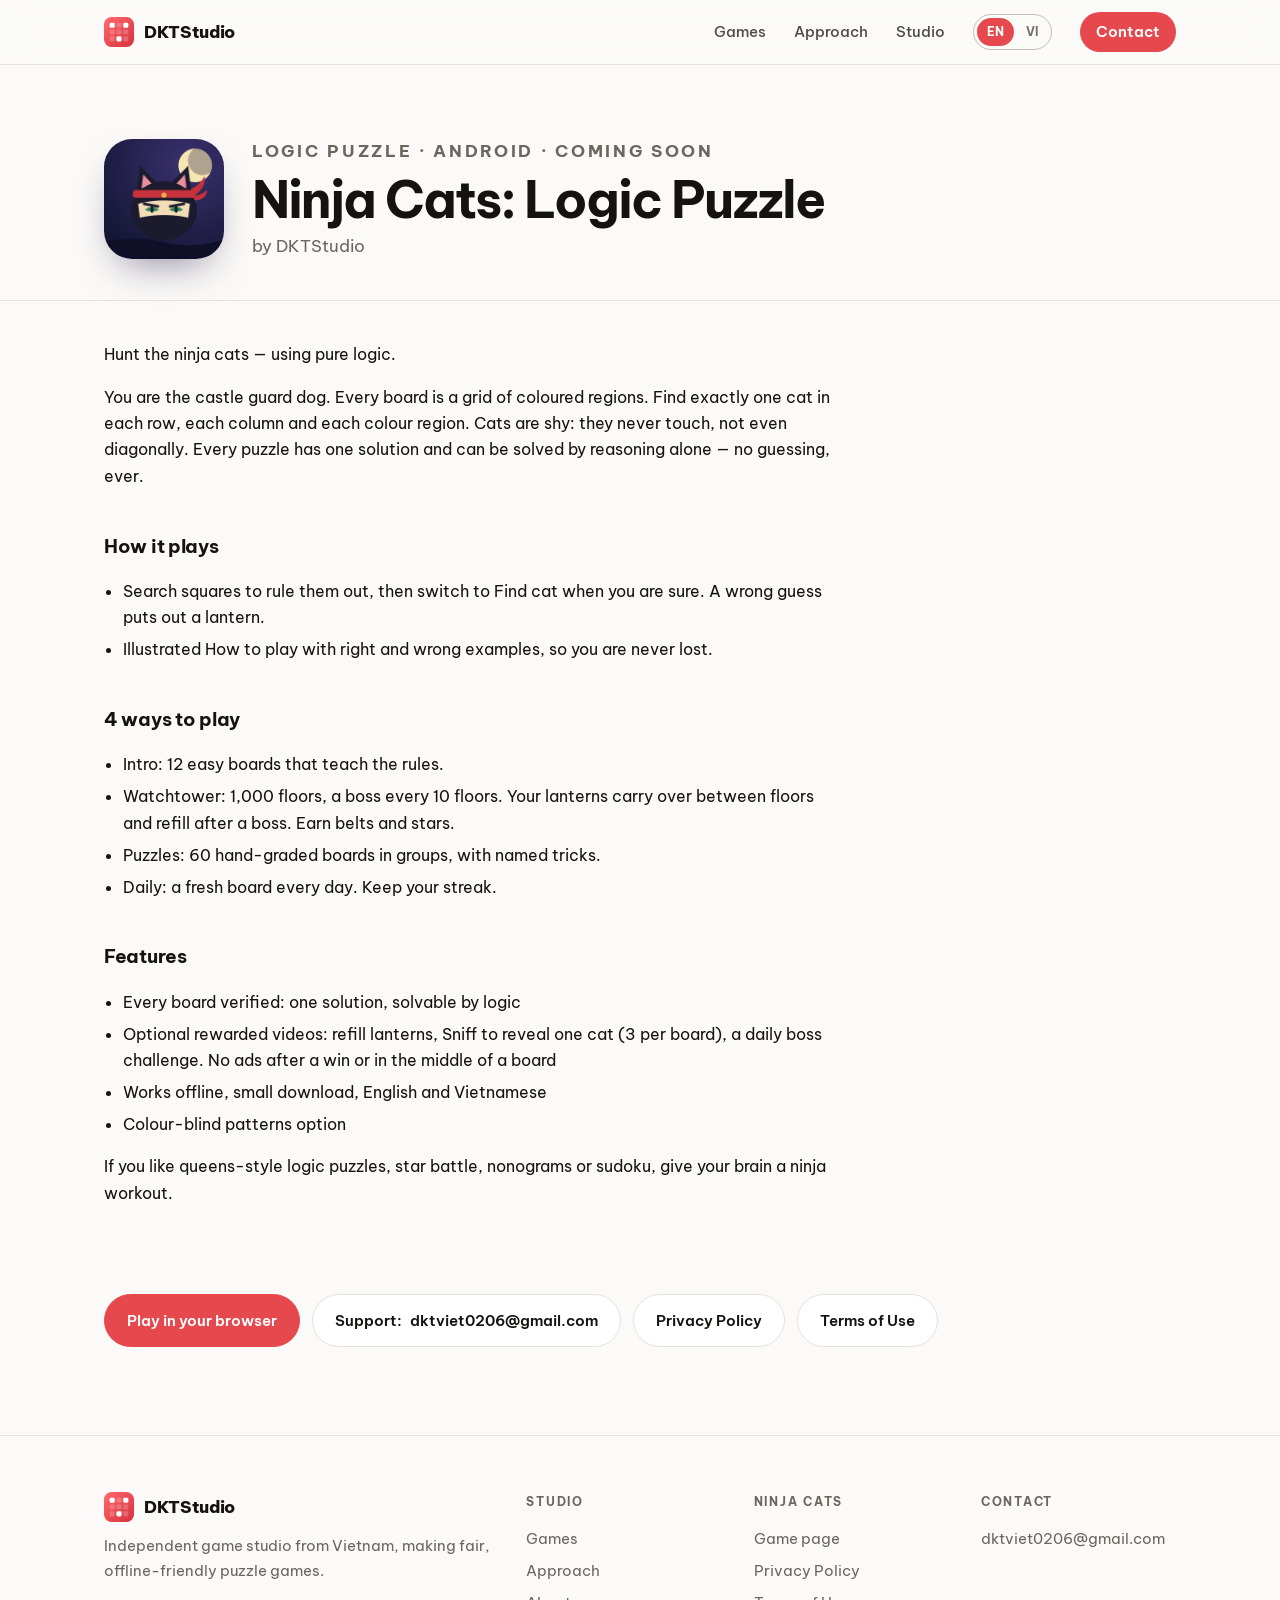
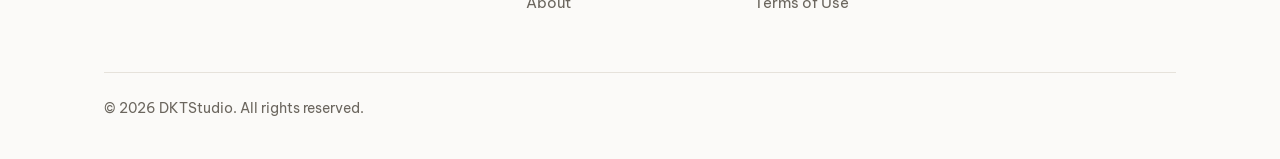
==== commit ba4a19f2: "Home card + Ninja Cats page: Play in browser button Co-Authored-By: Claude Sonnet 5.5 <noreply@anthr" ====
--- a/ninja-cats/index.html
+++ b/ninja-cats/index.html
@@ -140,7 +140,7 @@
 <ul><li>Nhập môn: 12 bàn dễ dạy luật.</li><li>Tháp canh: 1.000 tầng, cứ 10 tầng có một trùm. Đèn lồng mang qua các tầng và được nạp đầy sau trùm. Lên đai, gom sao.</li><li>Giải thế: 60 bàn chấm độ khó, chia nhóm, có mẹo đặt tên.</li><li>Hằng ngày: mỗi ngày một bàn mới, giữ chuỗi ngày.</li></ul>
 <h2>Tính năng</h2>
 <ul><li>Mọi bàn đã kiểm tra: một lời giải, giải được bằng logic</li><li>Video thưởng tuỳ chọn: nạp đèn lồng, Săn hơi lộ một con mèo (3 lần mỗi bàn), thử thách trùm mỗi ngày. Không có quảng cáo sau khi thắng hay giữa bàn chơi</li><li>Chơi không cần mạng, dung lượng nhỏ, tiếng Việt và tiếng Anh</li><li>Tuỳ chọn hoa văn cho người mù màu</li></ul>
-<p>Nếu bạn thích câu đố logic kiểu queens, star battle, nonogram hay sudoku, hãy cho não tập võ ninja.</p></div></div><div style="padding-bottom:88px"><div class="btns"><a class="btn primary" href="mailto:dktviet0206@gmail.com"><span data-l="en">Support:</span><span data-l="vi">Hỗ trợ:</span> dktviet0206@gmail.com</a><a class="btn" href="privacy.html"><span data-l="en">Privacy Policy</span><span data-l="vi">Chính sách quyền riêng tư</span></a><a class="btn" href="terms.html"><span data-l="en">Terms of Use</span><span data-l="vi">Điều khoản sử dụng</span></a></div></div></div>
+<p>Nếu bạn thích câu đố logic kiểu queens, star battle, nonogram hay sudoku, hãy cho não tập võ ninja.</p></div></div><div style="padding-bottom:88px"><div class="btns"><a class="btn primary" href="play.html"><span data-l="en">Play in your browser</span><span data-l="vi">Chơi ngay trên trình duyệt</span></a><a class="btn" href="mailto:dktviet0206@gmail.com"><span data-l="en">Support:</span><span data-l="vi">Hỗ trợ:</span> dktviet0206@gmail.com</a><a class="btn" href="privacy.html"><span data-l="en">Privacy Policy</span><span data-l="vi">Chính sách quyền riêng tư</span></a><a class="btn" href="terms.html"><span data-l="en">Terms of Use</span><span data-l="vi">Điều khoản sử dụng</span></a></div></div></div>
 <footer><div class="wrap">
 <div class="fgrid">
 <div><a class="brand" href="../" style="color:var(--fg)"><svg xmlns="http://www.w3.org/2000/svg" viewBox="0 0 64 64" width="30" height="30" aria-hidden="true"><defs><linearGradient id="lg2" x1="0" y1="0" x2="1" y2="1"><stop offset="0" stop-color="#ff6b6f"/><stop offset="1" stop-color="#d6303a"/></linearGradient></defs><rect width="64" height="64" rx="16" fill="url(#lg2)"/><rect x="12" y="12" width="11" height="11" rx="3" fill="#fff"/><rect x="26.5" y="12" width="11" height="11" rx="3" fill="#fff" fill-opacity=".2"/><rect x="41" y="12" width="11" height="11" rx="3" fill="#fff"/><rect x="12" y="26.5" width="11" height="11" rx="3" fill="#fff" fill-opacity=".2"/><rect x="26.5" y="26.5" width="11" height="11" rx="3" fill="#fff" fill-opacity=".2"/><rect x="41" y="26.5" width="11" height="11" rx="3" fill="#fff" fill-opacity=".2"/><rect x="12" y="41" width="11" height="11" rx="3" fill="#fff" fill-opacity=".2"/><rect x="26.5" y="41" width="11" height="11" rx="3" fill="#fff"/><rect x="41" y="41" width="11" height="11" rx="3" fill="#fff" fill-opacity=".2"/></svg>DKTStudio</a>
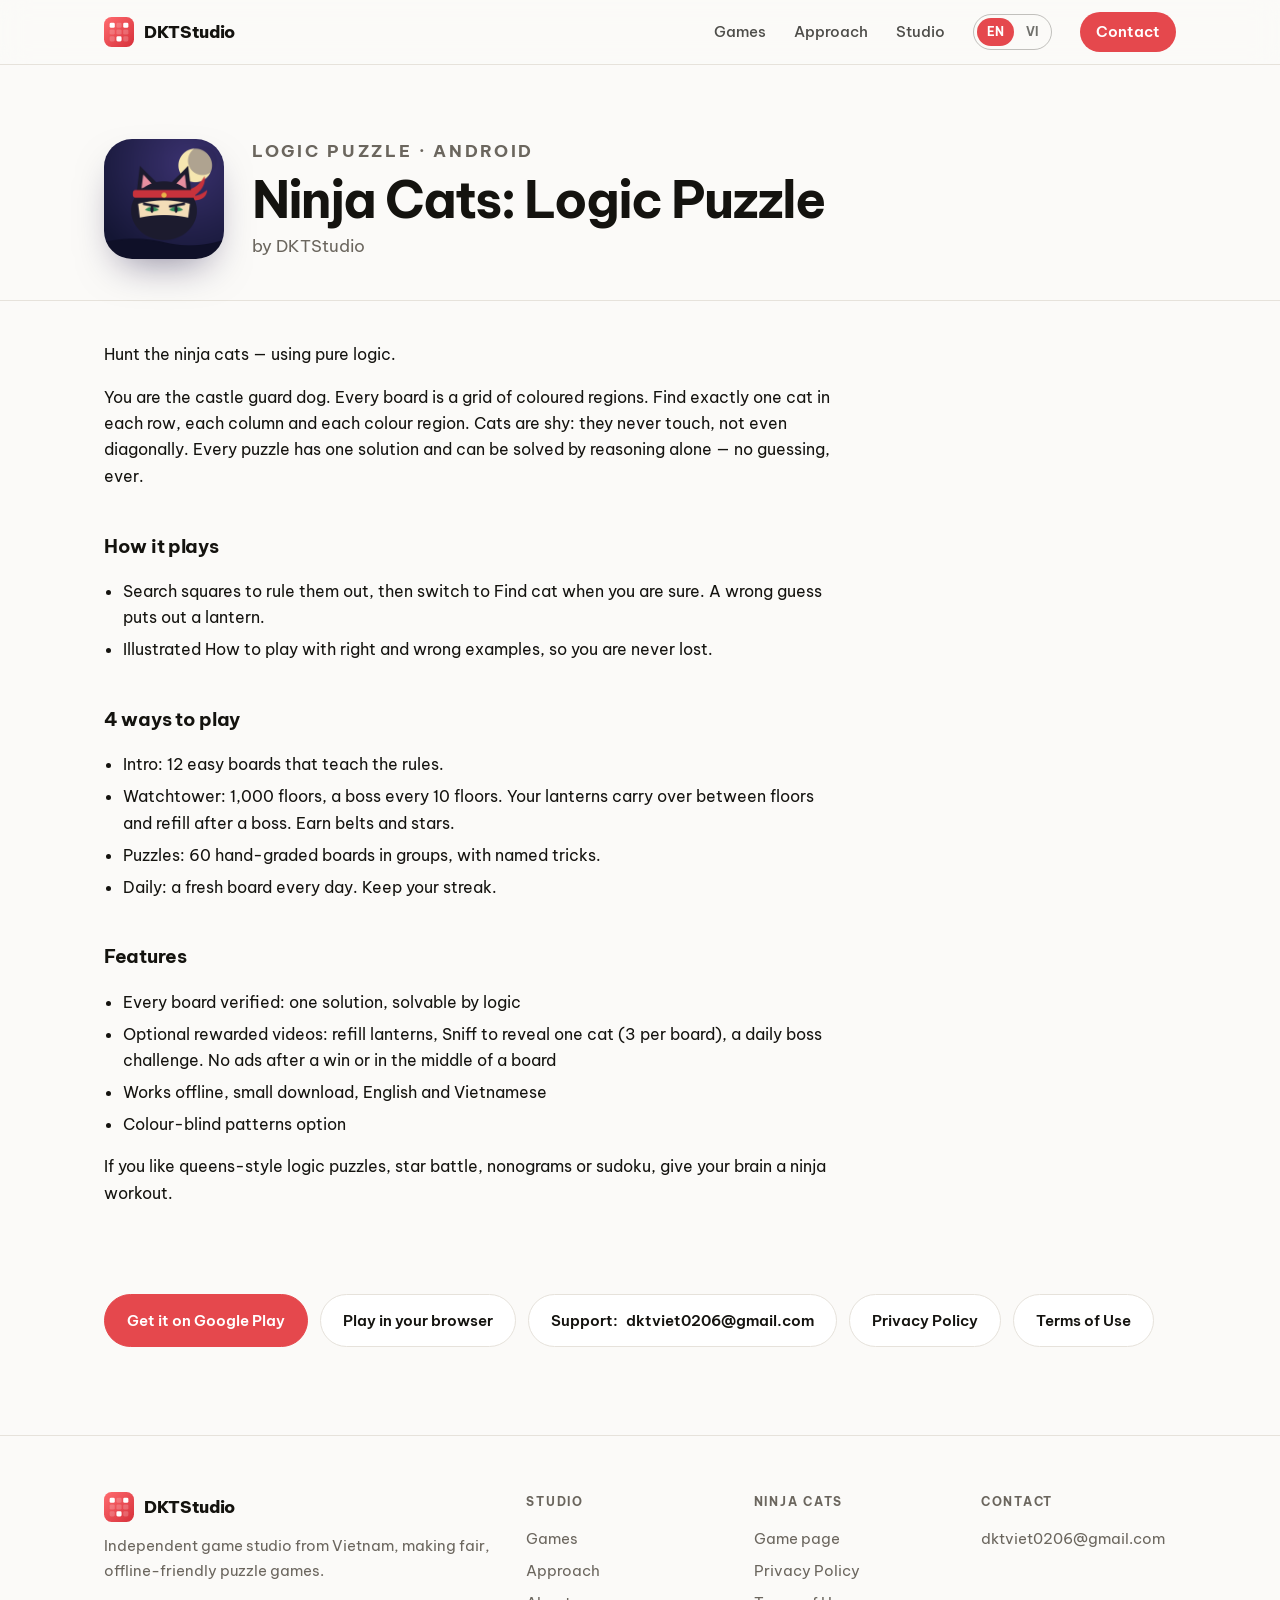
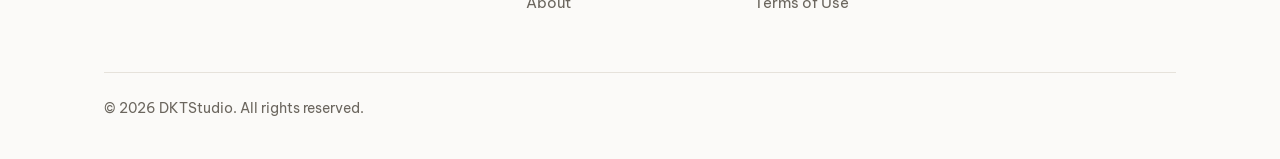
==== commit 5f20ae70: "Ninja Cats: Google Play button + launched status Co-Authored-By: Claude Sonnet 4.6 <noreply@anthropi" ====
--- a/ninja-cats/index.html
+++ b/ninja-cats/index.html
@@ -124,7 +124,7 @@
 <nav class="links"><a href="../#games"><span data-l="en">Games</span><span data-l="vi">Trò chơi</span></a><a href="../#approach"><span data-l="en">Approach</span><span data-l="vi">Cách làm</span></a><a href="../#about"><span data-l="en">Studio</span><span data-l="vi">Về studio</span></a>
 <span class="lsw" role="group" aria-label="Language"><button data-set="en" onclick="setLang('en')">EN</button><button data-set="vi" onclick="setLang('vi')">VI</button></span><a class="cta" href="mailto:dktviet0206@gmail.com"><span data-l="en">Contact</span><span data-l="vi">Liên hệ</span></a></nav>
 </div></header>
-<section class="pagehead"><div class="wrap"><div class="row"><img src="icon.png" alt="" width="120" height="120"><div><p class="kicker" style="margin:0 0 8px"><span data-l="en">Logic puzzle · Android · coming soon</span><span data-l="vi">Câu đố logic · Android · sắp ra mắt</span></p><h1><span data-l="en">Ninja Cats: Logic Puzzle</span><span data-l="vi">Mèo Ninja: Câu Đố Logic</span></h1><p><span data-l="en">by DKTStudio</span><span data-l="vi">của DKTStudio</span></p></div></div></div></section><div class="wrap"><div class="prose"><div data-l="en"><p>Hunt the ninja cats — using pure logic.</p>
+<section class="pagehead"><div class="wrap"><div class="row"><img src="icon.png" alt="" width="120" height="120"><div><p class="kicker" style="margin:0 0 8px"><span data-l="en">Logic puzzle · Android</span><span data-l="vi">Câu đố logic · Android</span></p><h1><span data-l="en">Ninja Cats: Logic Puzzle</span><span data-l="vi">Mèo Ninja: Câu Đố Logic</span></h1><p><span data-l="en">by DKTStudio</span><span data-l="vi">của DKTStudio</span></p></div></div></div></section><div class="wrap"><div class="prose"><div data-l="en"><p>Hunt the ninja cats — using pure logic.</p>
 <p>You are the castle guard dog. Every board is a grid of coloured regions. Find exactly one cat in each row, each column and each colour region. Cats are shy: they never touch, not even diagonally. Every puzzle has one solution and can be solved by reasoning alone — no guessing, ever.</p>
 <h2>How it plays</h2>
 <ul><li>Search squares to rule them out, then switch to Find cat when you are sure. A wrong guess puts out a lantern.</li><li>Illustrated How to play with right and wrong examples, so you are never lost.</li></ul>
@@ -140,7 +140,7 @@
 <ul><li>Nhập môn: 12 bàn dễ dạy luật.</li><li>Tháp canh: 1.000 tầng, cứ 10 tầng có một trùm. Đèn lồng mang qua các tầng và được nạp đầy sau trùm. Lên đai, gom sao.</li><li>Giải thế: 60 bàn chấm độ khó, chia nhóm, có mẹo đặt tên.</li><li>Hằng ngày: mỗi ngày một bàn mới, giữ chuỗi ngày.</li></ul>
 <h2>Tính năng</h2>
 <ul><li>Mọi bàn đã kiểm tra: một lời giải, giải được bằng logic</li><li>Video thưởng tuỳ chọn: nạp đèn lồng, Săn hơi lộ một con mèo (3 lần mỗi bàn), thử thách trùm mỗi ngày. Không có quảng cáo sau khi thắng hay giữa bàn chơi</li><li>Chơi không cần mạng, dung lượng nhỏ, tiếng Việt và tiếng Anh</li><li>Tuỳ chọn hoa văn cho người mù màu</li></ul>
-<p>Nếu bạn thích câu đố logic kiểu queens, star battle, nonogram hay sudoku, hãy cho não tập võ ninja.</p></div></div><div style="padding-bottom:88px"><div class="btns"><a class="btn primary" href="play.html"><span data-l="en">Play in your browser</span><span data-l="vi">Chơi ngay trên trình duyệt</span></a><a class="btn" href="mailto:dktviet0206@gmail.com"><span data-l="en">Support:</span><span data-l="vi">Hỗ trợ:</span> dktviet0206@gmail.com</a><a class="btn" href="privacy.html"><span data-l="en">Privacy Policy</span><span data-l="vi">Chính sách quyền riêng tư</span></a><a class="btn" href="terms.html"><span data-l="en">Terms of Use</span><span data-l="vi">Điều khoản sử dụng</span></a></div></div></div>
+<p>Nếu bạn thích câu đố logic kiểu queens, star battle, nonogram hay sudoku, hãy cho não tập võ ninja.</p></div></div><div style="padding-bottom:88px"><div class="btns"><a class="btn primary" href="https://play.google.com/store/apps/details?id=com.ninjacatsgames.logicpuzzle"><span data-l="en">Get it on Google Play</span><span data-l="vi">Tải trên Google Play</span></a><a class="btn" href="play.html"><span data-l="en">Play in your browser</span><span data-l="vi">Chơi ngay trên trình duyệt</span></a><a class="btn" href="mailto:dktviet0206@gmail.com"><span data-l="en">Support:</span><span data-l="vi">Hỗ trợ:</span> dktviet0206@gmail.com</a><a class="btn" href="privacy.html"><span data-l="en">Privacy Policy</span><span data-l="vi">Chính sách quyền riêng tư</span></a><a class="btn" href="terms.html"><span data-l="en">Terms of Use</span><span data-l="vi">Điều khoản sử dụng</span></a></div></div></div>
 <footer><div class="wrap">
 <div class="fgrid">
 <div><a class="brand" href="../" style="color:var(--fg)"><svg xmlns="http://www.w3.org/2000/svg" viewBox="0 0 64 64" width="30" height="30" aria-hidden="true"><defs><linearGradient id="lg2" x1="0" y1="0" x2="1" y2="1"><stop offset="0" stop-color="#ff6b6f"/><stop offset="1" stop-color="#d6303a"/></linearGradient></defs><rect width="64" height="64" rx="16" fill="url(#lg2)"/><rect x="12" y="12" width="11" height="11" rx="3" fill="#fff"/><rect x="26.5" y="12" width="11" height="11" rx="3" fill="#fff" fill-opacity=".2"/><rect x="41" y="12" width="11" height="11" rx="3" fill="#fff"/><rect x="12" y="26.5" width="11" height="11" rx="3" fill="#fff" fill-opacity=".2"/><rect x="26.5" y="26.5" width="11" height="11" rx="3" fill="#fff" fill-opacity=".2"/><rect x="41" y="26.5" width="11" height="11" rx="3" fill="#fff" fill-opacity=".2"/><rect x="12" y="41" width="11" height="11" rx="3" fill="#fff" fill-opacity=".2"/><rect x="26.5" y="41" width="11" height="11" rx="3" fill="#fff"/><rect x="41" y="41" width="11" height="11" rx="3" fill="#fff" fill-opacity=".2"/></svg>DKTStudio</a>
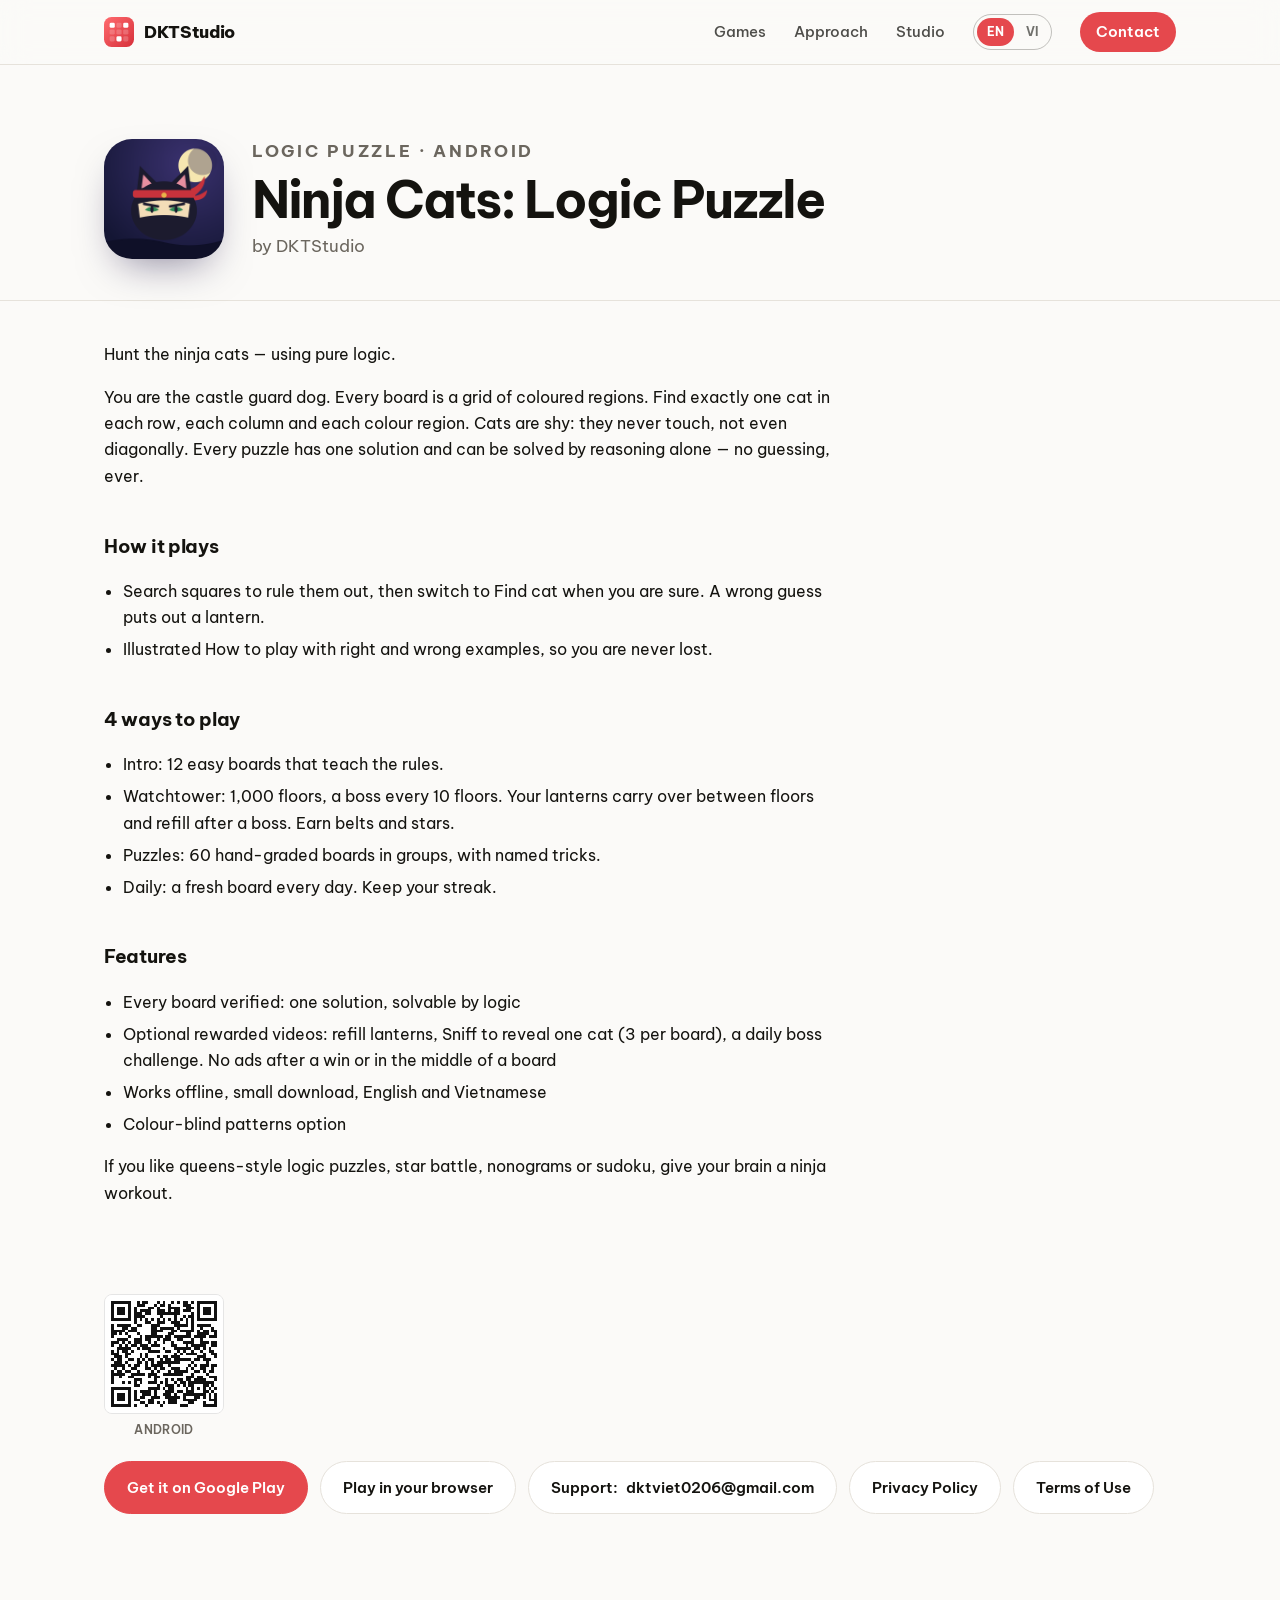
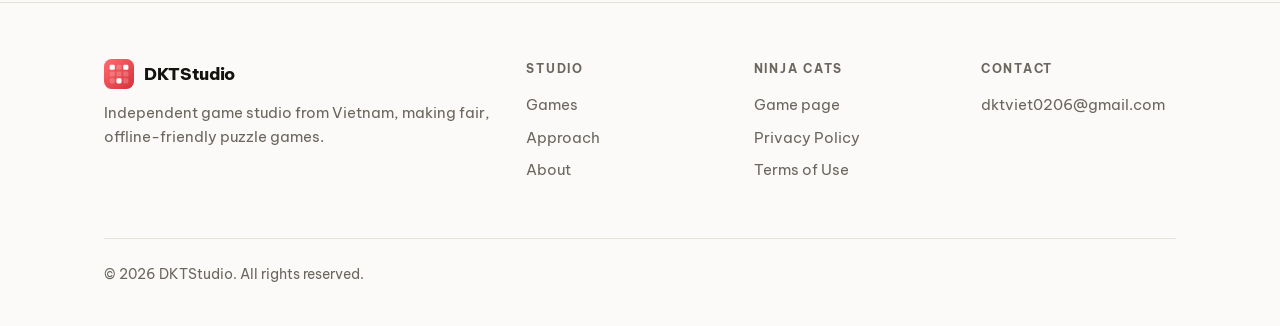
==== commit 019011d0: "Ninja Cats: QR code Android, Details button, launched tester page Co-Authored-By: Claude Sonnet 4.6 " ====
--- a/ninja-cats/index.html
+++ b/ninja-cats/index.html
@@ -108,6 +108,9 @@
 html[data-lang="en"] .lsw [data-set="en"],html[data-lang="vi"] .lsw [data-set="vi"]{background:var(--accent);color:#fff;opacity:1}
 .qr{display:flex;align-items:center;gap:20px;margin:0 0 28px;max-width:34em}.qr svg{flex:none;border-radius:8px;border:1px solid #e5e5e5}.qr p{margin:0;color:#666}
 @media (max-width:720px){.qr{display:none}}
+.qr-block{display:inline-flex;flex-direction:column;align-items:center;gap:6px}.qr-block svg{border-radius:8px;border:1px solid #e5e5e5}.qr-label{font-size:.78rem;font-weight:600;letter-spacing:.03em;color:var(--muted);text-transform:uppercase}
+.store-qr{margin:0 0 20px}.card-qr{margin:12px 0 8px}
+@media (max-width:600px){.store-qr,.card-qr{display:none}}
 .card.step{display:flex;flex-direction:column;align-items:flex-start}.card.step h4{margin-top:10px}.card.step .btns{margin-top:auto;padding-top:24px}
 .card.step .back{font-size:.85rem;margin-top:10px}.card.step .opened{display:none;margin-left:10px;color:#2e9e5b;font-weight:600;letter-spacing:0}.card.step .opened .ic{vertical-align:-2px;margin-right:3px}
 .card.step.done .opened{display:inline}.card.step.done{opacity:.75}.card.step.next{border-color:var(--accent);box-shadow:0 0 0 2px var(--accent)}
@@ -140,7 +143,7 @@
 <ul><li>Nhập môn: 12 bàn dễ dạy luật.</li><li>Tháp canh: 1.000 tầng, cứ 10 tầng có một trùm. Đèn lồng mang qua các tầng và được nạp đầy sau trùm. Lên đai, gom sao.</li><li>Giải thế: 60 bàn chấm độ khó, chia nhóm, có mẹo đặt tên.</li><li>Hằng ngày: mỗi ngày một bàn mới, giữ chuỗi ngày.</li></ul>
 <h2>Tính năng</h2>
 <ul><li>Mọi bàn đã kiểm tra: một lời giải, giải được bằng logic</li><li>Video thưởng tuỳ chọn: nạp đèn lồng, Săn hơi lộ một con mèo (3 lần mỗi bàn), thử thách trùm mỗi ngày. Không có quảng cáo sau khi thắng hay giữa bàn chơi</li><li>Chơi không cần mạng, dung lượng nhỏ, tiếng Việt và tiếng Anh</li><li>Tuỳ chọn hoa văn cho người mù màu</li></ul>
-<p>Nếu bạn thích câu đố logic kiểu queens, star battle, nonogram hay sudoku, hãy cho não tập võ ninja.</p></div></div><div style="padding-bottom:88px"><div class="btns"><a class="btn primary" href="https://play.google.com/store/apps/details?id=com.ninjacatsgames.logicpuzzle"><span data-l="en">Get it on Google Play</span><span data-l="vi">Tải trên Google Play</span></a><a class="btn" href="play.html"><span data-l="en">Play in your browser</span><span data-l="vi">Chơi ngay trên trình duyệt</span></a><a class="btn" href="mailto:dktviet0206@gmail.com"><span data-l="en">Support:</span><span data-l="vi">Hỗ trợ:</span> dktviet0206@gmail.com</a><a class="btn" href="privacy.html"><span data-l="en">Privacy Policy</span><span data-l="vi">Chính sách quyền riêng tư</span></a><a class="btn" href="terms.html"><span data-l="en">Terms of Use</span><span data-l="vi">Điều khoản sử dụng</span></a></div></div></div>
+<p>Nếu bạn thích câu đố logic kiểu queens, star battle, nonogram hay sudoku, hãy cho não tập võ ninja.</p></div></div><div style="padding-bottom:88px"><div class="store-qr"><div class="qr-block"><svg xmlns="http://www.w3.org/2000/svg" viewBox="0 0 41 41" width="120" height="120" shape-rendering="crispEdges" role="img" aria-label="QR"><rect width="100%" height="100%" fill="#fff"/><path d="M2 2h1v1h-1zM3 2h1v1h-1zM4 2h1v1h-1zM5 2h1v1h-1zM6 2h1v1h-1zM7 2h1v1h-1zM8 2h1v1h-1zM11 2h1v1h-1zM13 2h1v1h-1zM14 2h1v1h-1zM18 2h1v1h-1zM20 2h1v1h-1zM23 2h1v1h-1zM25 2h1v1h-1zM27 2h1v1h-1zM28 2h1v1h-1zM30 2h1v1h-1zM32 2h1v1h-1zM33 2h1v1h-1zM34 2h1v1h-1zM35 2h1v1h-1zM36 2h1v1h-1zM37 2h1v1h-1zM38 2h1v1h-1zM2 3h1v1h-1zM8 3h1v1h-1zM11 3h1v1h-1zM12 3h1v1h-1zM13 3h1v1h-1zM17 3h1v1h-1zM19 3h1v1h-1zM20 3h1v1h-1zM22 3h1v1h-1zM27 3h1v1h-1zM28 3h1v1h-1zM29 3h1v1h-1zM32 3h1v1h-1zM38 3h1v1h-1zM2 4h1v1h-1zM4 4h1v1h-1zM5 4h1v1h-1zM6 4h1v1h-1zM8 4h1v1h-1zM10 4h1v1h-1zM15 4h1v1h-1zM16 4h1v1h-1zM18 4h1v1h-1zM22 4h1v1h-1zM23 4h1v1h-1zM24 4h1v1h-1zM25 4h1v1h-1zM28 4h1v1h-1zM29 4h1v1h-1zM30 4h1v1h-1zM32 4h1v1h-1zM34 4h1v1h-1zM35 4h1v1h-1zM36 4h1v1h-1zM38 4h1v1h-1zM2 5h1v1h-1zM4 5h1v1h-1zM5 5h1v1h-1zM6 5h1v1h-1zM8 5h1v1h-1zM10 5h1v1h-1zM12 5h1v1h-1zM13 5h1v1h-1zM14 5h1v1h-1zM15 5h1v1h-1zM18 5h1v1h-1zM19 5h1v1h-1zM20 5h1v1h-1zM22 5h1v1h-1zM24 5h1v1h-1zM25 5h1v1h-1zM27 5h1v1h-1zM28 5h1v1h-1zM29 5h1v1h-1zM32 5h1v1h-1zM34 5h1v1h-1zM35 5h1v1h-1zM36 5h1v1h-1zM38 5h1v1h-1zM2 6h1v1h-1zM4 6h1v1h-1zM5 6h1v1h-1zM6 6h1v1h-1zM8 6h1v1h-1zM10 6h1v1h-1zM11 6h1v1h-1zM12 6h1v1h-1zM14 6h1v1h-1zM15 6h1v1h-1zM18 6h1v1h-1zM19 6h1v1h-1zM20 6h1v1h-1zM21 6h1v1h-1zM22 6h1v1h-1zM23 6h1v1h-1zM24 6h1v1h-1zM25 6h1v1h-1zM30 6h1v1h-1zM32 6h1v1h-1zM34 6h1v1h-1zM35 6h1v1h-1zM36 6h1v1h-1zM38 6h1v1h-1zM2 7h1v1h-1zM8 7h1v1h-1zM10 7h1v1h-1zM11 7h1v1h-1zM12 7h1v1h-1zM13 7h1v1h-1zM19 7h1v1h-1zM24 7h1v1h-1zM27 7h1v1h-1zM29 7h1v1h-1zM30 7h1v1h-1zM32 7h1v1h-1zM38 7h1v1h-1zM2 8h1v1h-1zM3 8h1v1h-1zM4 8h1v1h-1zM5 8h1v1h-1zM6 8h1v1h-1zM7 8h1v1h-1zM8 8h1v1h-1zM10 8h1v1h-1zM12 8h1v1h-1zM14 8h1v1h-1zM16 8h1v1h-1zM18 8h1v1h-1zM20 8h1v1h-1zM22 8h1v1h-1zM24 8h1v1h-1zM26 8h1v1h-1zM28 8h1v1h-1zM30 8h1v1h-1zM32 8h1v1h-1zM33 8h1v1h-1zM34 8h1v1h-1zM35 8h1v1h-1zM36 8h1v1h-1zM37 8h1v1h-1zM38 8h1v1h-1zM10 9h1v1h-1zM14 9h1v1h-1zM15 9h1v1h-1zM18 9h1v1h-1zM19 9h1v1h-1zM20 9h1v1h-1zM23 9h1v1h-1zM24 9h1v1h-1zM25 9h1v1h-1zM28 9h1v1h-1zM30 9h1v1h-1zM2 10h1v1h-1zM4 10h1v1h-1zM5 10h1v1h-1zM6 10h1v1h-1zM7 10h1v1h-1zM8 10h1v1h-1zM11 10h1v1h-1zM12 10h1v1h-1zM16 10h1v1h-1zM17 10h1v1h-1zM18 10h1v1h-1zM24 10h1v1h-1zM25 10h1v1h-1zM26 10h1v1h-1zM27 10h1v1h-1zM28 10h1v1h-1zM30 10h1v1h-1zM32 10h1v1h-1zM33 10h1v1h-1zM34 10h1v1h-1zM35 10h1v1h-1zM36 10h1v1h-1zM2 11h1v1h-1zM6 11h1v1h-1zM7 11h1v1h-1zM9 11h1v1h-1zM10 11h1v1h-1zM16 11h1v1h-1zM17 11h1v1h-1zM19 11h1v1h-1zM20 11h1v1h-1zM21 11h1v1h-1zM22 11h1v1h-1zM23 11h1v1h-1zM25 11h1v1h-1zM30 11h1v1h-1zM33 11h1v1h-1zM37 11h1v1h-1zM2 12h1v1h-1zM3 12h1v1h-1zM4 12h1v1h-1zM5 12h1v1h-1zM6 12h1v1h-1zM8 12h1v1h-1zM9 12h1v1h-1zM10 12h1v1h-1zM16 12h1v1h-1zM17 12h1v1h-1zM18 12h1v1h-1zM19 12h1v1h-1zM23 12h1v1h-1zM24 12h1v1h-1zM26 12h1v1h-1zM27 12h1v1h-1zM28 12h1v1h-1zM29 12h1v1h-1zM30 12h1v1h-1zM32 12h1v1h-1zM34 12h1v1h-1zM35 12h1v1h-1zM37 12h1v1h-1zM38 12h1v1h-1zM2 13h1v1h-1zM3 13h1v1h-1zM5 13h1v1h-1zM7 13h1v1h-1zM11 13h1v1h-1zM16 13h1v1h-1zM17 13h1v1h-1zM22 13h1v1h-1zM23 13h1v1h-1zM28 13h1v1h-1zM29 13h1v1h-1zM32 13h1v1h-1zM33 13h1v1h-1zM34 13h1v1h-1zM35 13h1v1h-1zM38 13h1v1h-1zM2 14h1v1h-1zM8 14h1v1h-1zM12 14h1v1h-1zM14 14h1v1h-1zM15 14h1v1h-1zM16 14h1v1h-1zM17 14h1v1h-1zM18 14h1v1h-1zM19 14h1v1h-1zM21 14h1v1h-1zM22 14h1v1h-1zM24 14h1v1h-1zM25 14h1v1h-1zM26 14h1v1h-1zM27 14h1v1h-1zM28 14h1v1h-1zM29 14h1v1h-1zM31 14h1v1h-1zM32 14h1v1h-1zM33 14h1v1h-1zM34 14h1v1h-1zM36 14h1v1h-1zM37 14h1v1h-1zM38 14h1v1h-1zM4 15h1v1h-1zM5 15h1v1h-1zM6 15h1v1h-1zM7 15h1v1h-1zM10 15h1v1h-1zM11 15h1v1h-1zM12 15h1v1h-1zM14 15h1v1h-1zM15 15h1v1h-1zM18 15h1v1h-1zM20 15h1v1h-1zM21 15h1v1h-1zM22 15h1v1h-1zM25 15h1v1h-1zM26 15h1v1h-1zM30 15h1v1h-1zM33 15h1v1h-1zM2 16h1v1h-1zM3 16h1v1h-1zM4 16h1v1h-1zM6 16h1v1h-1zM8 16h1v1h-1zM10 16h1v1h-1zM11 16h1v1h-1zM12 16h1v1h-1zM15 16h1v1h-1zM17 16h1v1h-1zM20 16h1v1h-1zM23 16h1v1h-1zM27 16h1v1h-1zM28 16h1v1h-1zM29 16h1v1h-1zM30 16h1v1h-1zM33 16h1v1h-1zM34 16h1v1h-1zM35 16h1v1h-1zM37 16h1v1h-1zM38 16h1v1h-1zM2 17h1v1h-1zM5 17h1v1h-1zM7 17h1v1h-1zM9 17h1v1h-1zM10 17h1v1h-1zM12 17h1v1h-1zM13 17h1v1h-1zM14 17h1v1h-1zM16 17h1v1h-1zM17 17h1v1h-1zM18 17h1v1h-1zM23 17h1v1h-1zM24 17h1v1h-1zM28 17h1v1h-1zM30 17h1v1h-1zM31 17h1v1h-1zM32 17h1v1h-1zM33 17h1v1h-1zM34 17h1v1h-1zM37 17h1v1h-1zM38 17h1v1h-1zM4 18h1v1h-1zM5 18h1v1h-1zM6 18h1v1h-1zM7 18h1v1h-1zM8 18h1v1h-1zM11 18h1v1h-1zM13 18h1v1h-1zM14 18h1v1h-1zM15 18h1v1h-1zM20 18h1v1h-1zM24 18h1v1h-1zM25 18h1v1h-1zM26 18h1v1h-1zM27 18h1v1h-1zM28 18h1v1h-1zM29 18h1v1h-1zM31 18h1v1h-1zM32 18h1v1h-1zM34 18h1v1h-1zM36 18h1v1h-1zM2 19h1v1h-1zM4 19h1v1h-1zM6 19h1v1h-1zM7 19h1v1h-1zM9 19h1v1h-1zM15 19h1v1h-1zM16 19h1v1h-1zM17 19h1v1h-1zM18 19h1v1h-1zM21 19h1v1h-1zM22 19h1v1h-1zM25 19h1v1h-1zM27 19h1v1h-1zM30 19h1v1h-1zM33 19h1v1h-1zM36 19h1v1h-1zM37 19h1v1h-1zM2 20h1v1h-1zM3 20h1v1h-1zM4 20h1v1h-1zM7 20h1v1h-1zM8 20h1v1h-1zM12 20h1v1h-1zM14 20h1v1h-1zM24 20h1v1h-1zM26 20h1v1h-1zM28 20h1v1h-1zM29 20h1v1h-1zM30 20h1v1h-1zM31 20h1v1h-1zM34 20h1v1h-1zM37 20h1v1h-1zM38 20h1v1h-1zM3 21h1v1h-1zM4 21h1v1h-1zM5 21h1v1h-1zM7 21h1v1h-1zM12 21h1v1h-1zM14 21h1v1h-1zM18 21h1v1h-1zM20 21h1v1h-1zM21 21h1v1h-1zM23 21h1v1h-1zM24 21h1v1h-1zM25 21h1v1h-1zM32 21h1v1h-1zM33 21h1v1h-1zM34 21h1v1h-1zM38 21h1v1h-1zM2 22h1v1h-1zM4 22h1v1h-1zM5 22h1v1h-1zM8 22h1v1h-1zM9 22h1v1h-1zM11 22h1v1h-1zM13 22h1v1h-1zM15 22h1v1h-1zM16 22h1v1h-1zM19 22h1v1h-1zM21 22h1v1h-1zM22 22h1v1h-1zM24 22h1v1h-1zM25 22h1v1h-1zM26 22h1v1h-1zM27 22h1v1h-1zM28 22h1v1h-1zM29 22h1v1h-1zM31 22h1v1h-1zM32 22h1v1h-1zM34 22h1v1h-1zM35 22h1v1h-1zM36 22h1v1h-1zM3 23h1v1h-1zM4 23h1v1h-1zM5 23h1v1h-1zM7 23h1v1h-1zM11 23h1v1h-1zM12 23h1v1h-1zM14 23h1v1h-1zM16 23h1v1h-1zM18 23h1v1h-1zM19 23h1v1h-1zM20 23h1v1h-1zM21 23h1v1h-1zM22 23h1v1h-1zM23 23h1v1h-1zM24 23h1v1h-1zM25 23h1v1h-1zM30 23h1v1h-1zM35 23h1v1h-1zM2 24h1v1h-1zM3 24h1v1h-1zM4 24h1v1h-1zM5 24h1v1h-1zM6 24h1v1h-1zM8 24h1v1h-1zM10 24h1v1h-1zM11 24h1v1h-1zM14 24h1v1h-1zM16 24h1v1h-1zM17 24h1v1h-1zM18 24h1v1h-1zM19 24h1v1h-1zM22 24h1v1h-1zM29 24h1v1h-1zM31 24h1v1h-1zM33 24h1v1h-1zM34 24h1v1h-1zM35 24h1v1h-1zM37 24h1v1h-1zM38 24h1v1h-1zM3 25h1v1h-1zM6 25h1v1h-1zM9 25h1v1h-1zM10 25h1v1h-1zM14 25h1v1h-1zM15 25h1v1h-1zM17 25h1v1h-1zM19 25h1v1h-1zM20 25h1v1h-1zM23 25h1v1h-1zM24 25h1v1h-1zM25 25h1v1h-1zM28 25h1v1h-1zM30 25h1v1h-1zM33 25h1v1h-1zM34 25h1v1h-1zM37 25h1v1h-1zM2 26h1v1h-1zM4 26h1v1h-1zM5 26h1v1h-1zM7 26h1v1h-1zM8 26h1v1h-1zM11 26h1v1h-1zM16 26h1v1h-1zM18 26h1v1h-1zM22 26h1v1h-1zM24 26h1v1h-1zM25 26h1v1h-1zM26 26h1v1h-1zM27 26h1v1h-1zM28 26h1v1h-1zM31 26h1v1h-1zM32 26h1v1h-1zM34 26h1v1h-1zM36 26h1v1h-1zM37 26h1v1h-1zM2 27h1v1h-1zM3 27h1v1h-1zM4 27h1v1h-1zM5 27h1v1h-1zM6 27h1v1h-1zM9 27h1v1h-1zM10 27h1v1h-1zM11 27h1v1h-1zM12 27h1v1h-1zM13 27h1v1h-1zM15 27h1v1h-1zM16 27h1v1h-1zM17 27h1v1h-1zM20 27h1v1h-1zM21 27h1v1h-1zM22 27h1v1h-1zM23 27h1v1h-1zM24 27h1v1h-1zM25 27h1v1h-1zM26 27h1v1h-1zM30 27h1v1h-1zM35 27h1v1h-1zM2 28h1v1h-1zM5 28h1v1h-1zM8 28h1v1h-1zM9 28h1v1h-1zM15 28h1v1h-1zM17 28h1v1h-1zM18 28h1v1h-1zM28 28h1v1h-1zM29 28h1v1h-1zM30 28h1v1h-1zM32 28h1v1h-1zM33 28h1v1h-1zM36 28h1v1h-1zM37 28h1v1h-1zM38 28h1v1h-1zM2 29h1v1h-1zM10 29h1v1h-1zM11 29h1v1h-1zM12 29h1v1h-1zM17 29h1v1h-1zM21 29h1v1h-1zM23 29h1v1h-1zM25 29h1v1h-1zM26 29h1v1h-1zM28 29h1v1h-1zM29 29h1v1h-1zM31 29h1v1h-1zM32 29h1v1h-1zM33 29h1v1h-1zM34 29h1v1h-1zM38 29h1v1h-1zM2 30h1v1h-1zM6 30h1v1h-1zM8 30h1v1h-1zM10 30h1v1h-1zM12 30h1v1h-1zM15 30h1v1h-1zM16 30h1v1h-1zM17 30h1v1h-1zM19 30h1v1h-1zM21 30h1v1h-1zM24 30h1v1h-1zM26 30h1v1h-1zM27 30h1v1h-1zM29 30h1v1h-1zM30 30h1v1h-1zM31 30h1v1h-1zM32 30h1v1h-1zM33 30h1v1h-1zM34 30h1v1h-1zM35 30h1v1h-1zM36 30h1v1h-1zM37 30h1v1h-1zM10 31h1v1h-1zM11 31h1v1h-1zM18 31h1v1h-1zM21 31h1v1h-1zM22 31h1v1h-1zM23 31h1v1h-1zM25 31h1v1h-1zM27 31h1v1h-1zM29 31h1v1h-1zM30 31h1v1h-1zM34 31h1v1h-1zM35 31h1v1h-1zM37 31h1v1h-1zM2 32h1v1h-1zM3 32h1v1h-1zM4 32h1v1h-1zM5 32h1v1h-1zM6 32h1v1h-1zM7 32h1v1h-1zM8 32h1v1h-1zM15 32h1v1h-1zM16 32h1v1h-1zM17 32h1v1h-1zM18 32h1v1h-1zM20 32h1v1h-1zM22 32h1v1h-1zM23 32h1v1h-1zM28 32h1v1h-1zM30 32h1v1h-1zM32 32h1v1h-1zM34 32h1v1h-1zM36 32h1v1h-1zM38 32h1v1h-1zM2 33h1v1h-1zM8 33h1v1h-1zM10 33h1v1h-1zM12 33h1v1h-1zM13 33h1v1h-1zM14 33h1v1h-1zM15 33h1v1h-1zM17 33h1v1h-1zM21 33h1v1h-1zM22 33h1v1h-1zM23 33h1v1h-1zM25 33h1v1h-1zM26 33h1v1h-1zM28 33h1v1h-1zM29 33h1v1h-1zM30 33h1v1h-1zM34 33h1v1h-1zM35 33h1v1h-1zM37 33h1v1h-1zM2 34h1v1h-1zM4 34h1v1h-1zM5 34h1v1h-1zM6 34h1v1h-1zM8 34h1v1h-1zM10 34h1v1h-1zM13 34h1v1h-1zM14 34h1v1h-1zM15 34h1v1h-1zM17 34h1v1h-1zM20 34h1v1h-1zM21 34h1v1h-1zM22 34h1v1h-1zM24 34h1v1h-1zM27 34h1v1h-1zM28 34h1v1h-1zM29 34h1v1h-1zM30 34h1v1h-1zM31 34h1v1h-1zM32 34h1v1h-1zM33 34h1v1h-1zM34 34h1v1h-1zM36 34h1v1h-1zM38 34h1v1h-1zM2 35h1v1h-1zM4 35h1v1h-1zM5 35h1v1h-1zM6 35h1v1h-1zM8 35h1v1h-1zM10 35h1v1h-1zM12 35h1v1h-1zM13 35h1v1h-1zM16 35h1v1h-1zM17 35h1v1h-1zM18 35h1v1h-1zM21 35h1v1h-1zM22 35h1v1h-1zM23 35h1v1h-1zM24 35h1v1h-1zM25 35h1v1h-1zM27 35h1v1h-1zM31 35h1v1h-1zM32 35h1v1h-1zM34 35h1v1h-1zM36 35h1v1h-1zM38 35h1v1h-1zM2 36h1v1h-1zM4 36h1v1h-1zM5 36h1v1h-1zM6 36h1v1h-1zM8 36h1v1h-1zM10 36h1v1h-1zM11 36h1v1h-1zM15 36h1v1h-1zM16 36h1v1h-1zM22 36h1v1h-1zM23 36h1v1h-1zM24 36h1v1h-1zM27 36h1v1h-1zM28 36h1v1h-1zM29 36h1v1h-1zM30 36h1v1h-1zM31 36h1v1h-1zM36 36h1v1h-1zM37 36h1v1h-1zM38 36h1v1h-1zM2 37h1v1h-1zM8 37h1v1h-1zM12 37h1v1h-1zM13 37h1v1h-1zM15 37h1v1h-1zM16 37h1v1h-1zM18 37h1v1h-1zM20 37h1v1h-1zM22 37h1v1h-1zM23 37h1v1h-1zM24 37h1v1h-1zM29 37h1v1h-1zM30 37h1v1h-1zM34 37h1v1h-1zM38 37h1v1h-1zM2 38h1v1h-1zM3 38h1v1h-1zM4 38h1v1h-1zM5 38h1v1h-1zM6 38h1v1h-1zM7 38h1v1h-1zM8 38h1v1h-1zM10 38h1v1h-1zM14 38h1v1h-1zM19 38h1v1h-1zM26 38h1v1h-1zM27 38h1v1h-1zM28 38h1v1h-1zM34 38h1v1h-1zM35 38h1v1h-1zM36 38h1v1h-1zM37 38h1v1h-1zM38 38h1v1h-1z" fill="#111"/></svg><span class="qr-label">Android</span></div></div><div class="btns"><a class="btn primary" href="https://play.google.com/store/apps/details?id=com.ninjacatsgames.logicpuzzle"><span data-l="en">Get it on Google Play</span><span data-l="vi">Tải trên Google Play</span></a><a class="btn" href="play.html"><span data-l="en">Play in your browser</span><span data-l="vi">Chơi ngay trên trình duyệt</span></a><a class="btn" href="mailto:dktviet0206@gmail.com"><span data-l="en">Support:</span><span data-l="vi">Hỗ trợ:</span> dktviet0206@gmail.com</a><a class="btn" href="privacy.html"><span data-l="en">Privacy Policy</span><span data-l="vi">Chính sách quyền riêng tư</span></a><a class="btn" href="terms.html"><span data-l="en">Terms of Use</span><span data-l="vi">Điều khoản sử dụng</span></a></div></div></div>
 <footer><div class="wrap">
 <div class="fgrid">
 <div><a class="brand" href="../" style="color:var(--fg)"><svg xmlns="http://www.w3.org/2000/svg" viewBox="0 0 64 64" width="30" height="30" aria-hidden="true"><defs><linearGradient id="lg2" x1="0" y1="0" x2="1" y2="1"><stop offset="0" stop-color="#ff6b6f"/><stop offset="1" stop-color="#d6303a"/></linearGradient></defs><rect width="64" height="64" rx="16" fill="url(#lg2)"/><rect x="12" y="12" width="11" height="11" rx="3" fill="#fff"/><rect x="26.5" y="12" width="11" height="11" rx="3" fill="#fff" fill-opacity=".2"/><rect x="41" y="12" width="11" height="11" rx="3" fill="#fff"/><rect x="12" y="26.5" width="11" height="11" rx="3" fill="#fff" fill-opacity=".2"/><rect x="26.5" y="26.5" width="11" height="11" rx="3" fill="#fff" fill-opacity=".2"/><rect x="41" y="26.5" width="11" height="11" rx="3" fill="#fff" fill-opacity=".2"/><rect x="12" y="41" width="11" height="11" rx="3" fill="#fff" fill-opacity=".2"/><rect x="26.5" y="41" width="11" height="11" rx="3" fill="#fff"/><rect x="41" y="41" width="11" height="11" rx="3" fill="#fff" fill-opacity=".2"/></svg>DKTStudio</a>
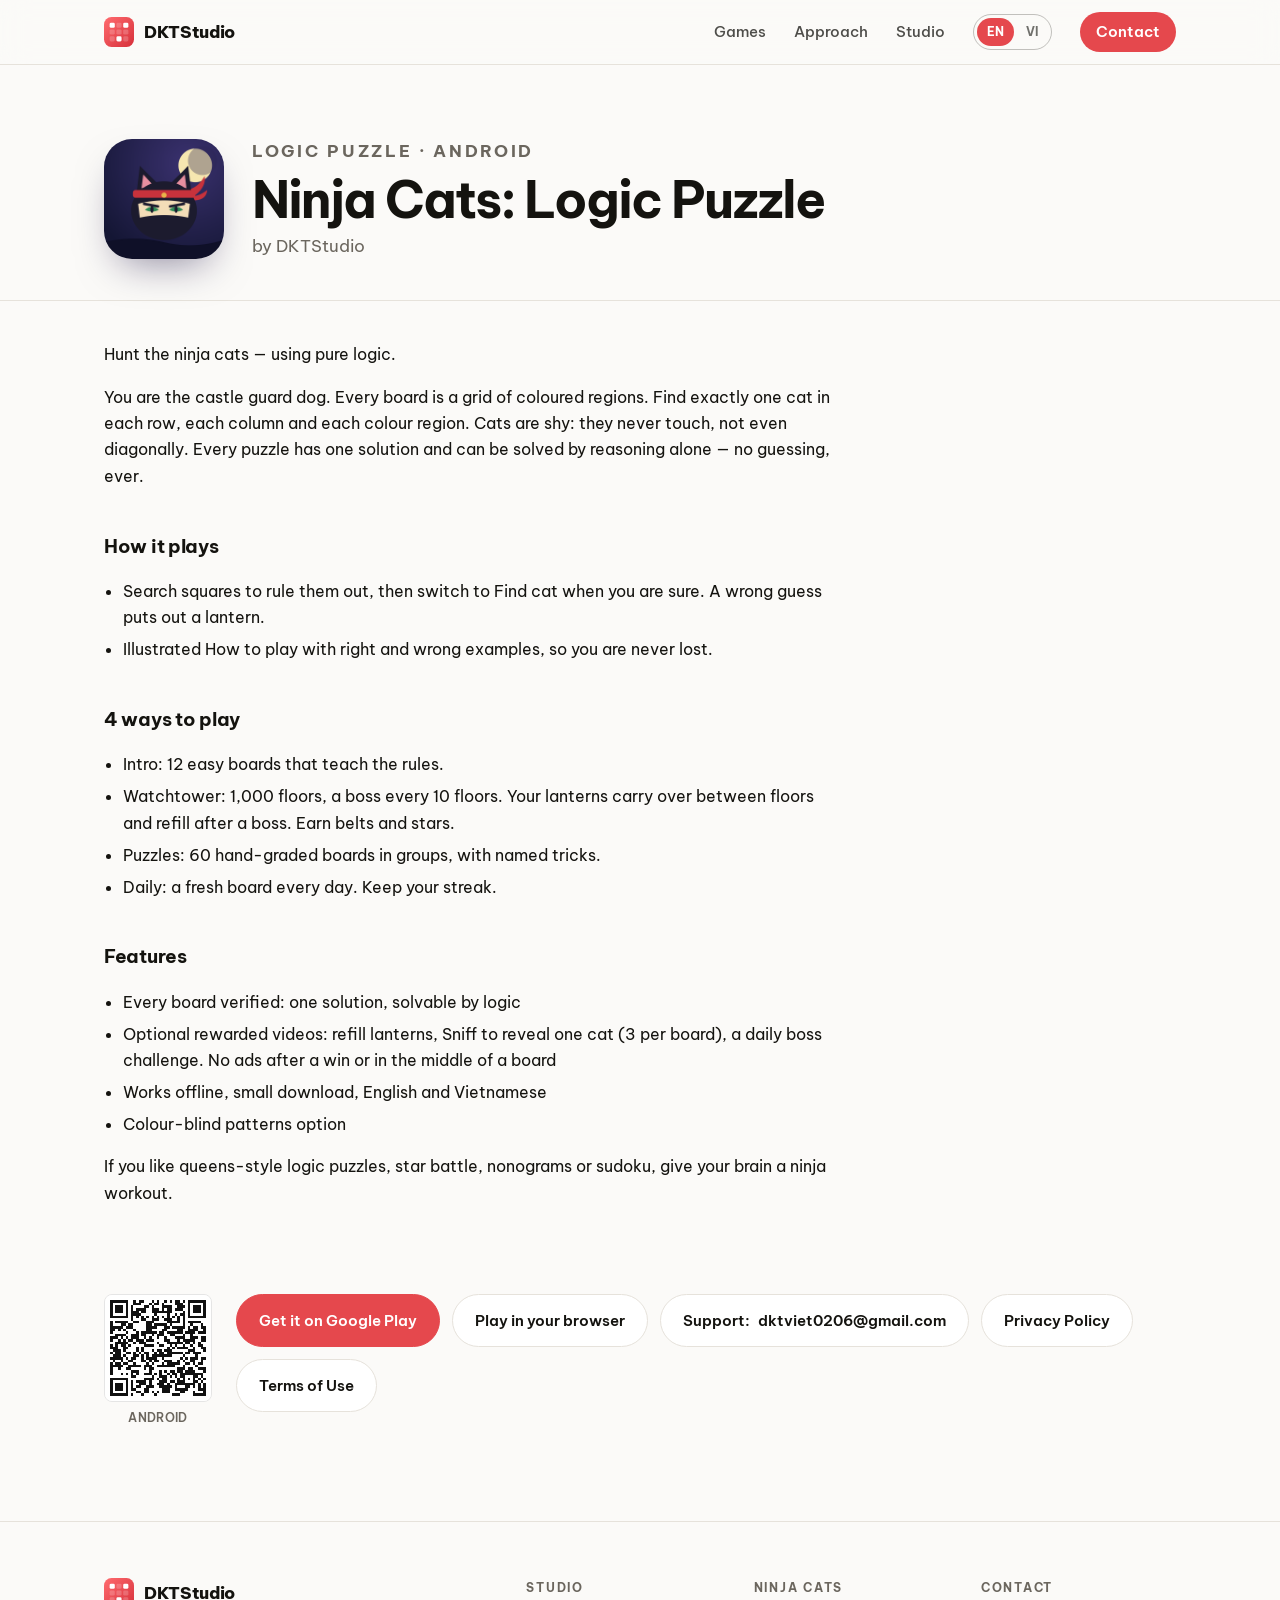
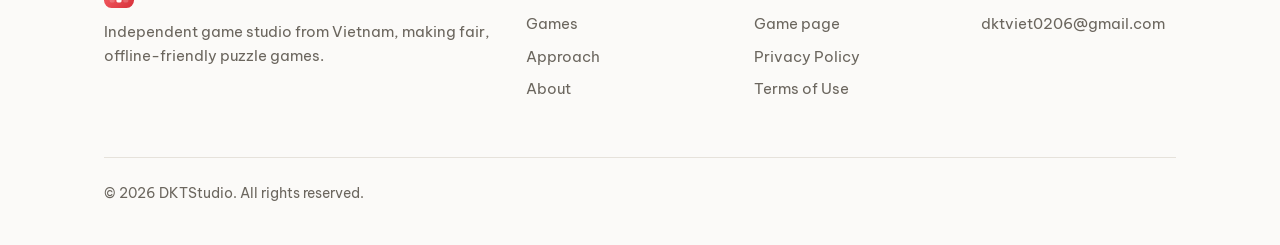
==== commit b6ac0609: "Ninja Cats: QR bên cạnh nút Google Play (trang chi tiết); Details trên home card Co-Authored-By: Cla" ====
--- a/ninja-cats/index.html
+++ b/ninja-cats/index.html
@@ -109,8 +109,8 @@
 .qr{display:flex;align-items:center;gap:20px;margin:0 0 28px;max-width:34em}.qr svg{flex:none;border-radius:8px;border:1px solid #e5e5e5}.qr p{margin:0;color:#666}
 @media (max-width:720px){.qr{display:none}}
 .qr-block{display:inline-flex;flex-direction:column;align-items:center;gap:6px}.qr-block svg{border-radius:8px;border:1px solid #e5e5e5}.qr-label{font-size:.78rem;font-weight:600;letter-spacing:.03em;color:var(--muted);text-transform:uppercase}
-.store-qr{margin:0 0 20px}.card-qr{margin:12px 0 8px}
-@media (max-width:600px){.store-qr,.card-qr{display:none}}
+.store-row{display:flex;align-items:flex-start;gap:24px;margin:0 0 4px}
+@media (max-width:600px){.store-row .qr-block{display:none}}
 .card.step{display:flex;flex-direction:column;align-items:flex-start}.card.step h4{margin-top:10px}.card.step .btns{margin-top:auto;padding-top:24px}
 .card.step .back{font-size:.85rem;margin-top:10px}.card.step .opened{display:none;margin-left:10px;color:#2e9e5b;font-weight:600;letter-spacing:0}.card.step .opened .ic{vertical-align:-2px;margin-right:3px}
 .card.step.done .opened{display:inline}.card.step.done{opacity:.75}.card.step.next{border-color:var(--accent);box-shadow:0 0 0 2px var(--accent)}
@@ -143,7 +143,7 @@
 <ul><li>Nhập môn: 12 bàn dễ dạy luật.</li><li>Tháp canh: 1.000 tầng, cứ 10 tầng có một trùm. Đèn lồng mang qua các tầng và được nạp đầy sau trùm. Lên đai, gom sao.</li><li>Giải thế: 60 bàn chấm độ khó, chia nhóm, có mẹo đặt tên.</li><li>Hằng ngày: mỗi ngày một bàn mới, giữ chuỗi ngày.</li></ul>
 <h2>Tính năng</h2>
 <ul><li>Mọi bàn đã kiểm tra: một lời giải, giải được bằng logic</li><li>Video thưởng tuỳ chọn: nạp đèn lồng, Săn hơi lộ một con mèo (3 lần mỗi bàn), thử thách trùm mỗi ngày. Không có quảng cáo sau khi thắng hay giữa bàn chơi</li><li>Chơi không cần mạng, dung lượng nhỏ, tiếng Việt và tiếng Anh</li><li>Tuỳ chọn hoa văn cho người mù màu</li></ul>
-<p>Nếu bạn thích câu đố logic kiểu queens, star battle, nonogram hay sudoku, hãy cho não tập võ ninja.</p></div></div><div style="padding-bottom:88px"><div class="store-qr"><div class="qr-block"><svg xmlns="http://www.w3.org/2000/svg" viewBox="0 0 41 41" width="120" height="120" shape-rendering="crispEdges" role="img" aria-label="QR"><rect width="100%" height="100%" fill="#fff"/><path d="M2 2h1v1h-1zM3 2h1v1h-1zM4 2h1v1h-1zM5 2h1v1h-1zM6 2h1v1h-1zM7 2h1v1h-1zM8 2h1v1h-1zM11 2h1v1h-1zM13 2h1v1h-1zM14 2h1v1h-1zM18 2h1v1h-1zM20 2h1v1h-1zM23 2h1v1h-1zM25 2h1v1h-1zM27 2h1v1h-1zM28 2h1v1h-1zM30 2h1v1h-1zM32 2h1v1h-1zM33 2h1v1h-1zM34 2h1v1h-1zM35 2h1v1h-1zM36 2h1v1h-1zM37 2h1v1h-1zM38 2h1v1h-1zM2 3h1v1h-1zM8 3h1v1h-1zM11 3h1v1h-1zM12 3h1v1h-1zM13 3h1v1h-1zM17 3h1v1h-1zM19 3h1v1h-1zM20 3h1v1h-1zM22 3h1v1h-1zM27 3h1v1h-1zM28 3h1v1h-1zM29 3h1v1h-1zM32 3h1v1h-1zM38 3h1v1h-1zM2 4h1v1h-1zM4 4h1v1h-1zM5 4h1v1h-1zM6 4h1v1h-1zM8 4h1v1h-1zM10 4h1v1h-1zM15 4h1v1h-1zM16 4h1v1h-1zM18 4h1v1h-1zM22 4h1v1h-1zM23 4h1v1h-1zM24 4h1v1h-1zM25 4h1v1h-1zM28 4h1v1h-1zM29 4h1v1h-1zM30 4h1v1h-1zM32 4h1v1h-1zM34 4h1v1h-1zM35 4h1v1h-1zM36 4h1v1h-1zM38 4h1v1h-1zM2 5h1v1h-1zM4 5h1v1h-1zM5 5h1v1h-1zM6 5h1v1h-1zM8 5h1v1h-1zM10 5h1v1h-1zM12 5h1v1h-1zM13 5h1v1h-1zM14 5h1v1h-1zM15 5h1v1h-1zM18 5h1v1h-1zM19 5h1v1h-1zM20 5h1v1h-1zM22 5h1v1h-1zM24 5h1v1h-1zM25 5h1v1h-1zM27 5h1v1h-1zM28 5h1v1h-1zM29 5h1v1h-1zM32 5h1v1h-1zM34 5h1v1h-1zM35 5h1v1h-1zM36 5h1v1h-1zM38 5h1v1h-1zM2 6h1v1h-1zM4 6h1v1h-1zM5 6h1v1h-1zM6 6h1v1h-1zM8 6h1v1h-1zM10 6h1v1h-1zM11 6h1v1h-1zM12 6h1v1h-1zM14 6h1v1h-1zM15 6h1v1h-1zM18 6h1v1h-1zM19 6h1v1h-1zM20 6h1v1h-1zM21 6h1v1h-1zM22 6h1v1h-1zM23 6h1v1h-1zM24 6h1v1h-1zM25 6h1v1h-1zM30 6h1v1h-1zM32 6h1v1h-1zM34 6h1v1h-1zM35 6h1v1h-1zM36 6h1v1h-1zM38 6h1v1h-1zM2 7h1v1h-1zM8 7h1v1h-1zM10 7h1v1h-1zM11 7h1v1h-1zM12 7h1v1h-1zM13 7h1v1h-1zM19 7h1v1h-1zM24 7h1v1h-1zM27 7h1v1h-1zM29 7h1v1h-1zM30 7h1v1h-1zM32 7h1v1h-1zM38 7h1v1h-1zM2 8h1v1h-1zM3 8h1v1h-1zM4 8h1v1h-1zM5 8h1v1h-1zM6 8h1v1h-1zM7 8h1v1h-1zM8 8h1v1h-1zM10 8h1v1h-1zM12 8h1v1h-1zM14 8h1v1h-1zM16 8h1v1h-1zM18 8h1v1h-1zM20 8h1v1h-1zM22 8h1v1h-1zM24 8h1v1h-1zM26 8h1v1h-1zM28 8h1v1h-1zM30 8h1v1h-1zM32 8h1v1h-1zM33 8h1v1h-1zM34 8h1v1h-1zM35 8h1v1h-1zM36 8h1v1h-1zM37 8h1v1h-1zM38 8h1v1h-1zM10 9h1v1h-1zM14 9h1v1h-1zM15 9h1v1h-1zM18 9h1v1h-1zM19 9h1v1h-1zM20 9h1v1h-1zM23 9h1v1h-1zM24 9h1v1h-1zM25 9h1v1h-1zM28 9h1v1h-1zM30 9h1v1h-1zM2 10h1v1h-1zM4 10h1v1h-1zM5 10h1v1h-1zM6 10h1v1h-1zM7 10h1v1h-1zM8 10h1v1h-1zM11 10h1v1h-1zM12 10h1v1h-1zM16 10h1v1h-1zM17 10h1v1h-1zM18 10h1v1h-1zM24 10h1v1h-1zM25 10h1v1h-1zM26 10h1v1h-1zM27 10h1v1h-1zM28 10h1v1h-1zM30 10h1v1h-1zM32 10h1v1h-1zM33 10h1v1h-1zM34 10h1v1h-1zM35 10h1v1h-1zM36 10h1v1h-1zM2 11h1v1h-1zM6 11h1v1h-1zM7 11h1v1h-1zM9 11h1v1h-1zM10 11h1v1h-1zM16 11h1v1h-1zM17 11h1v1h-1zM19 11h1v1h-1zM20 11h1v1h-1zM21 11h1v1h-1zM22 11h1v1h-1zM23 11h1v1h-1zM25 11h1v1h-1zM30 11h1v1h-1zM33 11h1v1h-1zM37 11h1v1h-1zM2 12h1v1h-1zM3 12h1v1h-1zM4 12h1v1h-1zM5 12h1v1h-1zM6 12h1v1h-1zM8 12h1v1h-1zM9 12h1v1h-1zM10 12h1v1h-1zM16 12h1v1h-1zM17 12h1v1h-1zM18 12h1v1h-1zM19 12h1v1h-1zM23 12h1v1h-1zM24 12h1v1h-1zM26 12h1v1h-1zM27 12h1v1h-1zM28 12h1v1h-1zM29 12h1v1h-1zM30 12h1v1h-1zM32 12h1v1h-1zM34 12h1v1h-1zM35 12h1v1h-1zM37 12h1v1h-1zM38 12h1v1h-1zM2 13h1v1h-1zM3 13h1v1h-1zM5 13h1v1h-1zM7 13h1v1h-1zM11 13h1v1h-1zM16 13h1v1h-1zM17 13h1v1h-1zM22 13h1v1h-1zM23 13h1v1h-1zM28 13h1v1h-1zM29 13h1v1h-1zM32 13h1v1h-1zM33 13h1v1h-1zM34 13h1v1h-1zM35 13h1v1h-1zM38 13h1v1h-1zM2 14h1v1h-1zM8 14h1v1h-1zM12 14h1v1h-1zM14 14h1v1h-1zM15 14h1v1h-1zM16 14h1v1h-1zM17 14h1v1h-1zM18 14h1v1h-1zM19 14h1v1h-1zM21 14h1v1h-1zM22 14h1v1h-1zM24 14h1v1h-1zM25 14h1v1h-1zM26 14h1v1h-1zM27 14h1v1h-1zM28 14h1v1h-1zM29 14h1v1h-1zM31 14h1v1h-1zM32 14h1v1h-1zM33 14h1v1h-1zM34 14h1v1h-1zM36 14h1v1h-1zM37 14h1v1h-1zM38 14h1v1h-1zM4 15h1v1h-1zM5 15h1v1h-1zM6 15h1v1h-1zM7 15h1v1h-1zM10 15h1v1h-1zM11 15h1v1h-1zM12 15h1v1h-1zM14 15h1v1h-1zM15 15h1v1h-1zM18 15h1v1h-1zM20 15h1v1h-1zM21 15h1v1h-1zM22 15h1v1h-1zM25 15h1v1h-1zM26 15h1v1h-1zM30 15h1v1h-1zM33 15h1v1h-1zM2 16h1v1h-1zM3 16h1v1h-1zM4 16h1v1h-1zM6 16h1v1h-1zM8 16h1v1h-1zM10 16h1v1h-1zM11 16h1v1h-1zM12 16h1v1h-1zM15 16h1v1h-1zM17 16h1v1h-1zM20 16h1v1h-1zM23 16h1v1h-1zM27 16h1v1h-1zM28 16h1v1h-1zM29 16h1v1h-1zM30 16h1v1h-1zM33 16h1v1h-1zM34 16h1v1h-1zM35 16h1v1h-1zM37 16h1v1h-1zM38 16h1v1h-1zM2 17h1v1h-1zM5 17h1v1h-1zM7 17h1v1h-1zM9 17h1v1h-1zM10 17h1v1h-1zM12 17h1v1h-1zM13 17h1v1h-1zM14 17h1v1h-1zM16 17h1v1h-1zM17 17h1v1h-1zM18 17h1v1h-1zM23 17h1v1h-1zM24 17h1v1h-1zM28 17h1v1h-1zM30 17h1v1h-1zM31 17h1v1h-1zM32 17h1v1h-1zM33 17h1v1h-1zM34 17h1v1h-1zM37 17h1v1h-1zM38 17h1v1h-1zM4 18h1v1h-1zM5 18h1v1h-1zM6 18h1v1h-1zM7 18h1v1h-1zM8 18h1v1h-1zM11 18h1v1h-1zM13 18h1v1h-1zM14 18h1v1h-1zM15 18h1v1h-1zM20 18h1v1h-1zM24 18h1v1h-1zM25 18h1v1h-1zM26 18h1v1h-1zM27 18h1v1h-1zM28 18h1v1h-1zM29 18h1v1h-1zM31 18h1v1h-1zM32 18h1v1h-1zM34 18h1v1h-1zM36 18h1v1h-1zM2 19h1v1h-1zM4 19h1v1h-1zM6 19h1v1h-1zM7 19h1v1h-1zM9 19h1v1h-1zM15 19h1v1h-1zM16 19h1v1h-1zM17 19h1v1h-1zM18 19h1v1h-1zM21 19h1v1h-1zM22 19h1v1h-1zM25 19h1v1h-1zM27 19h1v1h-1zM30 19h1v1h-1zM33 19h1v1h-1zM36 19h1v1h-1zM37 19h1v1h-1zM2 20h1v1h-1zM3 20h1v1h-1zM4 20h1v1h-1zM7 20h1v1h-1zM8 20h1v1h-1zM12 20h1v1h-1zM14 20h1v1h-1zM24 20h1v1h-1zM26 20h1v1h-1zM28 20h1v1h-1zM29 20h1v1h-1zM30 20h1v1h-1zM31 20h1v1h-1zM34 20h1v1h-1zM37 20h1v1h-1zM38 20h1v1h-1zM3 21h1v1h-1zM4 21h1v1h-1zM5 21h1v1h-1zM7 21h1v1h-1zM12 21h1v1h-1zM14 21h1v1h-1zM18 21h1v1h-1zM20 21h1v1h-1zM21 21h1v1h-1zM23 21h1v1h-1zM24 21h1v1h-1zM25 21h1v1h-1zM32 21h1v1h-1zM33 21h1v1h-1zM34 21h1v1h-1zM38 21h1v1h-1zM2 22h1v1h-1zM4 22h1v1h-1zM5 22h1v1h-1zM8 22h1v1h-1zM9 22h1v1h-1zM11 22h1v1h-1zM13 22h1v1h-1zM15 22h1v1h-1zM16 22h1v1h-1zM19 22h1v1h-1zM21 22h1v1h-1zM22 22h1v1h-1zM24 22h1v1h-1zM25 22h1v1h-1zM26 22h1v1h-1zM27 22h1v1h-1zM28 22h1v1h-1zM29 22h1v1h-1zM31 22h1v1h-1zM32 22h1v1h-1zM34 22h1v1h-1zM35 22h1v1h-1zM36 22h1v1h-1zM3 23h1v1h-1zM4 23h1v1h-1zM5 23h1v1h-1zM7 23h1v1h-1zM11 23h1v1h-1zM12 23h1v1h-1zM14 23h1v1h-1zM16 23h1v1h-1zM18 23h1v1h-1zM19 23h1v1h-1zM20 23h1v1h-1zM21 23h1v1h-1zM22 23h1v1h-1zM23 23h1v1h-1zM24 23h1v1h-1zM25 23h1v1h-1zM30 23h1v1h-1zM35 23h1v1h-1zM2 24h1v1h-1zM3 24h1v1h-1zM4 24h1v1h-1zM5 24h1v1h-1zM6 24h1v1h-1zM8 24h1v1h-1zM10 24h1v1h-1zM11 24h1v1h-1zM14 24h1v1h-1zM16 24h1v1h-1zM17 24h1v1h-1zM18 24h1v1h-1zM19 24h1v1h-1zM22 24h1v1h-1zM29 24h1v1h-1zM31 24h1v1h-1zM33 24h1v1h-1zM34 24h1v1h-1zM35 24h1v1h-1zM37 24h1v1h-1zM38 24h1v1h-1zM3 25h1v1h-1zM6 25h1v1h-1zM9 25h1v1h-1zM10 25h1v1h-1zM14 25h1v1h-1zM15 25h1v1h-1zM17 25h1v1h-1zM19 25h1v1h-1zM20 25h1v1h-1zM23 25h1v1h-1zM24 25h1v1h-1zM25 25h1v1h-1zM28 25h1v1h-1zM30 25h1v1h-1zM33 25h1v1h-1zM34 25h1v1h-1zM37 25h1v1h-1zM2 26h1v1h-1zM4 26h1v1h-1zM5 26h1v1h-1zM7 26h1v1h-1zM8 26h1v1h-1zM11 26h1v1h-1zM16 26h1v1h-1zM18 26h1v1h-1zM22 26h1v1h-1zM24 26h1v1h-1zM25 26h1v1h-1zM26 26h1v1h-1zM27 26h1v1h-1zM28 26h1v1h-1zM31 26h1v1h-1zM32 26h1v1h-1zM34 26h1v1h-1zM36 26h1v1h-1zM37 26h1v1h-1zM2 27h1v1h-1zM3 27h1v1h-1zM4 27h1v1h-1zM5 27h1v1h-1zM6 27h1v1h-1zM9 27h1v1h-1zM10 27h1v1h-1zM11 27h1v1h-1zM12 27h1v1h-1zM13 27h1v1h-1zM15 27h1v1h-1zM16 27h1v1h-1zM17 27h1v1h-1zM20 27h1v1h-1zM21 27h1v1h-1zM22 27h1v1h-1zM23 27h1v1h-1zM24 27h1v1h-1zM25 27h1v1h-1zM26 27h1v1h-1zM30 27h1v1h-1zM35 27h1v1h-1zM2 28h1v1h-1zM5 28h1v1h-1zM8 28h1v1h-1zM9 28h1v1h-1zM15 28h1v1h-1zM17 28h1v1h-1zM18 28h1v1h-1zM28 28h1v1h-1zM29 28h1v1h-1zM30 28h1v1h-1zM32 28h1v1h-1zM33 28h1v1h-1zM36 28h1v1h-1zM37 28h1v1h-1zM38 28h1v1h-1zM2 29h1v1h-1zM10 29h1v1h-1zM11 29h1v1h-1zM12 29h1v1h-1zM17 29h1v1h-1zM21 29h1v1h-1zM23 29h1v1h-1zM25 29h1v1h-1zM26 29h1v1h-1zM28 29h1v1h-1zM29 29h1v1h-1zM31 29h1v1h-1zM32 29h1v1h-1zM33 29h1v1h-1zM34 29h1v1h-1zM38 29h1v1h-1zM2 30h1v1h-1zM6 30h1v1h-1zM8 30h1v1h-1zM10 30h1v1h-1zM12 30h1v1h-1zM15 30h1v1h-1zM16 30h1v1h-1zM17 30h1v1h-1zM19 30h1v1h-1zM21 30h1v1h-1zM24 30h1v1h-1zM26 30h1v1h-1zM27 30h1v1h-1zM29 30h1v1h-1zM30 30h1v1h-1zM31 30h1v1h-1zM32 30h1v1h-1zM33 30h1v1h-1zM34 30h1v1h-1zM35 30h1v1h-1zM36 30h1v1h-1zM37 30h1v1h-1zM10 31h1v1h-1zM11 31h1v1h-1zM18 31h1v1h-1zM21 31h1v1h-1zM22 31h1v1h-1zM23 31h1v1h-1zM25 31h1v1h-1zM27 31h1v1h-1zM29 31h1v1h-1zM30 31h1v1h-1zM34 31h1v1h-1zM35 31h1v1h-1zM37 31h1v1h-1zM2 32h1v1h-1zM3 32h1v1h-1zM4 32h1v1h-1zM5 32h1v1h-1zM6 32h1v1h-1zM7 32h1v1h-1zM8 32h1v1h-1zM15 32h1v1h-1zM16 32h1v1h-1zM17 32h1v1h-1zM18 32h1v1h-1zM20 32h1v1h-1zM22 32h1v1h-1zM23 32h1v1h-1zM28 32h1v1h-1zM30 32h1v1h-1zM32 32h1v1h-1zM34 32h1v1h-1zM36 32h1v1h-1zM38 32h1v1h-1zM2 33h1v1h-1zM8 33h1v1h-1zM10 33h1v1h-1zM12 33h1v1h-1zM13 33h1v1h-1zM14 33h1v1h-1zM15 33h1v1h-1zM17 33h1v1h-1zM21 33h1v1h-1zM22 33h1v1h-1zM23 33h1v1h-1zM25 33h1v1h-1zM26 33h1v1h-1zM28 33h1v1h-1zM29 33h1v1h-1zM30 33h1v1h-1zM34 33h1v1h-1zM35 33h1v1h-1zM37 33h1v1h-1zM2 34h1v1h-1zM4 34h1v1h-1zM5 34h1v1h-1zM6 34h1v1h-1zM8 34h1v1h-1zM10 34h1v1h-1zM13 34h1v1h-1zM14 34h1v1h-1zM15 34h1v1h-1zM17 34h1v1h-1zM20 34h1v1h-1zM21 34h1v1h-1zM22 34h1v1h-1zM24 34h1v1h-1zM27 34h1v1h-1zM28 34h1v1h-1zM29 34h1v1h-1zM30 34h1v1h-1zM31 34h1v1h-1zM32 34h1v1h-1zM33 34h1v1h-1zM34 34h1v1h-1zM36 34h1v1h-1zM38 34h1v1h-1zM2 35h1v1h-1zM4 35h1v1h-1zM5 35h1v1h-1zM6 35h1v1h-1zM8 35h1v1h-1zM10 35h1v1h-1zM12 35h1v1h-1zM13 35h1v1h-1zM16 35h1v1h-1zM17 35h1v1h-1zM18 35h1v1h-1zM21 35h1v1h-1zM22 35h1v1h-1zM23 35h1v1h-1zM24 35h1v1h-1zM25 35h1v1h-1zM27 35h1v1h-1zM31 35h1v1h-1zM32 35h1v1h-1zM34 35h1v1h-1zM36 35h1v1h-1zM38 35h1v1h-1zM2 36h1v1h-1zM4 36h1v1h-1zM5 36h1v1h-1zM6 36h1v1h-1zM8 36h1v1h-1zM10 36h1v1h-1zM11 36h1v1h-1zM15 36h1v1h-1zM16 36h1v1h-1zM22 36h1v1h-1zM23 36h1v1h-1zM24 36h1v1h-1zM27 36h1v1h-1zM28 36h1v1h-1zM29 36h1v1h-1zM30 36h1v1h-1zM31 36h1v1h-1zM36 36h1v1h-1zM37 36h1v1h-1zM38 36h1v1h-1zM2 37h1v1h-1zM8 37h1v1h-1zM12 37h1v1h-1zM13 37h1v1h-1zM15 37h1v1h-1zM16 37h1v1h-1zM18 37h1v1h-1zM20 37h1v1h-1zM22 37h1v1h-1zM23 37h1v1h-1zM24 37h1v1h-1zM29 37h1v1h-1zM30 37h1v1h-1zM34 37h1v1h-1zM38 37h1v1h-1zM2 38h1v1h-1zM3 38h1v1h-1zM4 38h1v1h-1zM5 38h1v1h-1zM6 38h1v1h-1zM7 38h1v1h-1zM8 38h1v1h-1zM10 38h1v1h-1zM14 38h1v1h-1zM19 38h1v1h-1zM26 38h1v1h-1zM27 38h1v1h-1zM28 38h1v1h-1zM34 38h1v1h-1zM35 38h1v1h-1zM36 38h1v1h-1zM37 38h1v1h-1zM38 38h1v1h-1z" fill="#111"/></svg><span class="qr-label">Android</span></div></div><div class="btns"><a class="btn primary" href="https://play.google.com/store/apps/details?id=com.ninjacatsgames.logicpuzzle"><span data-l="en">Get it on Google Play</span><span data-l="vi">Tải trên Google Play</span></a><a class="btn" href="play.html"><span data-l="en">Play in your browser</span><span data-l="vi">Chơi ngay trên trình duyệt</span></a><a class="btn" href="mailto:dktviet0206@gmail.com"><span data-l="en">Support:</span><span data-l="vi">Hỗ trợ:</span> dktviet0206@gmail.com</a><a class="btn" href="privacy.html"><span data-l="en">Privacy Policy</span><span data-l="vi">Chính sách quyền riêng tư</span></a><a class="btn" href="terms.html"><span data-l="en">Terms of Use</span><span data-l="vi">Điều khoản sử dụng</span></a></div></div></div>
+<p>Nếu bạn thích câu đố logic kiểu queens, star battle, nonogram hay sudoku, hãy cho não tập võ ninja.</p></div></div><div style="padding-bottom:88px"><div class="store-row"><div class="qr-block"><svg xmlns="http://www.w3.org/2000/svg" viewBox="0 0 41 41" width="108" height="108" shape-rendering="crispEdges" role="img" aria-label="QR"><rect width="100%" height="100%" fill="#fff"/><path d="M2 2h1v1h-1zM3 2h1v1h-1zM4 2h1v1h-1zM5 2h1v1h-1zM6 2h1v1h-1zM7 2h1v1h-1zM8 2h1v1h-1zM11 2h1v1h-1zM13 2h1v1h-1zM14 2h1v1h-1zM18 2h1v1h-1zM20 2h1v1h-1zM23 2h1v1h-1zM25 2h1v1h-1zM27 2h1v1h-1zM28 2h1v1h-1zM30 2h1v1h-1zM32 2h1v1h-1zM33 2h1v1h-1zM34 2h1v1h-1zM35 2h1v1h-1zM36 2h1v1h-1zM37 2h1v1h-1zM38 2h1v1h-1zM2 3h1v1h-1zM8 3h1v1h-1zM11 3h1v1h-1zM12 3h1v1h-1zM13 3h1v1h-1zM17 3h1v1h-1zM19 3h1v1h-1zM20 3h1v1h-1zM22 3h1v1h-1zM27 3h1v1h-1zM28 3h1v1h-1zM29 3h1v1h-1zM32 3h1v1h-1zM38 3h1v1h-1zM2 4h1v1h-1zM4 4h1v1h-1zM5 4h1v1h-1zM6 4h1v1h-1zM8 4h1v1h-1zM10 4h1v1h-1zM15 4h1v1h-1zM16 4h1v1h-1zM18 4h1v1h-1zM22 4h1v1h-1zM23 4h1v1h-1zM24 4h1v1h-1zM25 4h1v1h-1zM28 4h1v1h-1zM29 4h1v1h-1zM30 4h1v1h-1zM32 4h1v1h-1zM34 4h1v1h-1zM35 4h1v1h-1zM36 4h1v1h-1zM38 4h1v1h-1zM2 5h1v1h-1zM4 5h1v1h-1zM5 5h1v1h-1zM6 5h1v1h-1zM8 5h1v1h-1zM10 5h1v1h-1zM12 5h1v1h-1zM13 5h1v1h-1zM14 5h1v1h-1zM15 5h1v1h-1zM18 5h1v1h-1zM19 5h1v1h-1zM20 5h1v1h-1zM22 5h1v1h-1zM24 5h1v1h-1zM25 5h1v1h-1zM27 5h1v1h-1zM28 5h1v1h-1zM29 5h1v1h-1zM32 5h1v1h-1zM34 5h1v1h-1zM35 5h1v1h-1zM36 5h1v1h-1zM38 5h1v1h-1zM2 6h1v1h-1zM4 6h1v1h-1zM5 6h1v1h-1zM6 6h1v1h-1zM8 6h1v1h-1zM10 6h1v1h-1zM11 6h1v1h-1zM12 6h1v1h-1zM14 6h1v1h-1zM15 6h1v1h-1zM18 6h1v1h-1zM19 6h1v1h-1zM20 6h1v1h-1zM21 6h1v1h-1zM22 6h1v1h-1zM23 6h1v1h-1zM24 6h1v1h-1zM25 6h1v1h-1zM30 6h1v1h-1zM32 6h1v1h-1zM34 6h1v1h-1zM35 6h1v1h-1zM36 6h1v1h-1zM38 6h1v1h-1zM2 7h1v1h-1zM8 7h1v1h-1zM10 7h1v1h-1zM11 7h1v1h-1zM12 7h1v1h-1zM13 7h1v1h-1zM19 7h1v1h-1zM24 7h1v1h-1zM27 7h1v1h-1zM29 7h1v1h-1zM30 7h1v1h-1zM32 7h1v1h-1zM38 7h1v1h-1zM2 8h1v1h-1zM3 8h1v1h-1zM4 8h1v1h-1zM5 8h1v1h-1zM6 8h1v1h-1zM7 8h1v1h-1zM8 8h1v1h-1zM10 8h1v1h-1zM12 8h1v1h-1zM14 8h1v1h-1zM16 8h1v1h-1zM18 8h1v1h-1zM20 8h1v1h-1zM22 8h1v1h-1zM24 8h1v1h-1zM26 8h1v1h-1zM28 8h1v1h-1zM30 8h1v1h-1zM32 8h1v1h-1zM33 8h1v1h-1zM34 8h1v1h-1zM35 8h1v1h-1zM36 8h1v1h-1zM37 8h1v1h-1zM38 8h1v1h-1zM10 9h1v1h-1zM14 9h1v1h-1zM15 9h1v1h-1zM18 9h1v1h-1zM19 9h1v1h-1zM20 9h1v1h-1zM23 9h1v1h-1zM24 9h1v1h-1zM25 9h1v1h-1zM28 9h1v1h-1zM30 9h1v1h-1zM2 10h1v1h-1zM4 10h1v1h-1zM5 10h1v1h-1zM6 10h1v1h-1zM7 10h1v1h-1zM8 10h1v1h-1zM11 10h1v1h-1zM12 10h1v1h-1zM16 10h1v1h-1zM17 10h1v1h-1zM18 10h1v1h-1zM24 10h1v1h-1zM25 10h1v1h-1zM26 10h1v1h-1zM27 10h1v1h-1zM28 10h1v1h-1zM30 10h1v1h-1zM32 10h1v1h-1zM33 10h1v1h-1zM34 10h1v1h-1zM35 10h1v1h-1zM36 10h1v1h-1zM2 11h1v1h-1zM6 11h1v1h-1zM7 11h1v1h-1zM9 11h1v1h-1zM10 11h1v1h-1zM16 11h1v1h-1zM17 11h1v1h-1zM19 11h1v1h-1zM20 11h1v1h-1zM21 11h1v1h-1zM22 11h1v1h-1zM23 11h1v1h-1zM25 11h1v1h-1zM30 11h1v1h-1zM33 11h1v1h-1zM37 11h1v1h-1zM2 12h1v1h-1zM3 12h1v1h-1zM4 12h1v1h-1zM5 12h1v1h-1zM6 12h1v1h-1zM8 12h1v1h-1zM9 12h1v1h-1zM10 12h1v1h-1zM16 12h1v1h-1zM17 12h1v1h-1zM18 12h1v1h-1zM19 12h1v1h-1zM23 12h1v1h-1zM24 12h1v1h-1zM26 12h1v1h-1zM27 12h1v1h-1zM28 12h1v1h-1zM29 12h1v1h-1zM30 12h1v1h-1zM32 12h1v1h-1zM34 12h1v1h-1zM35 12h1v1h-1zM37 12h1v1h-1zM38 12h1v1h-1zM2 13h1v1h-1zM3 13h1v1h-1zM5 13h1v1h-1zM7 13h1v1h-1zM11 13h1v1h-1zM16 13h1v1h-1zM17 13h1v1h-1zM22 13h1v1h-1zM23 13h1v1h-1zM28 13h1v1h-1zM29 13h1v1h-1zM32 13h1v1h-1zM33 13h1v1h-1zM34 13h1v1h-1zM35 13h1v1h-1zM38 13h1v1h-1zM2 14h1v1h-1zM8 14h1v1h-1zM12 14h1v1h-1zM14 14h1v1h-1zM15 14h1v1h-1zM16 14h1v1h-1zM17 14h1v1h-1zM18 14h1v1h-1zM19 14h1v1h-1zM21 14h1v1h-1zM22 14h1v1h-1zM24 14h1v1h-1zM25 14h1v1h-1zM26 14h1v1h-1zM27 14h1v1h-1zM28 14h1v1h-1zM29 14h1v1h-1zM31 14h1v1h-1zM32 14h1v1h-1zM33 14h1v1h-1zM34 14h1v1h-1zM36 14h1v1h-1zM37 14h1v1h-1zM38 14h1v1h-1zM4 15h1v1h-1zM5 15h1v1h-1zM6 15h1v1h-1zM7 15h1v1h-1zM10 15h1v1h-1zM11 15h1v1h-1zM12 15h1v1h-1zM14 15h1v1h-1zM15 15h1v1h-1zM18 15h1v1h-1zM20 15h1v1h-1zM21 15h1v1h-1zM22 15h1v1h-1zM25 15h1v1h-1zM26 15h1v1h-1zM30 15h1v1h-1zM33 15h1v1h-1zM2 16h1v1h-1zM3 16h1v1h-1zM4 16h1v1h-1zM6 16h1v1h-1zM8 16h1v1h-1zM10 16h1v1h-1zM11 16h1v1h-1zM12 16h1v1h-1zM15 16h1v1h-1zM17 16h1v1h-1zM20 16h1v1h-1zM23 16h1v1h-1zM27 16h1v1h-1zM28 16h1v1h-1zM29 16h1v1h-1zM30 16h1v1h-1zM33 16h1v1h-1zM34 16h1v1h-1zM35 16h1v1h-1zM37 16h1v1h-1zM38 16h1v1h-1zM2 17h1v1h-1zM5 17h1v1h-1zM7 17h1v1h-1zM9 17h1v1h-1zM10 17h1v1h-1zM12 17h1v1h-1zM13 17h1v1h-1zM14 17h1v1h-1zM16 17h1v1h-1zM17 17h1v1h-1zM18 17h1v1h-1zM23 17h1v1h-1zM24 17h1v1h-1zM28 17h1v1h-1zM30 17h1v1h-1zM31 17h1v1h-1zM32 17h1v1h-1zM33 17h1v1h-1zM34 17h1v1h-1zM37 17h1v1h-1zM38 17h1v1h-1zM4 18h1v1h-1zM5 18h1v1h-1zM6 18h1v1h-1zM7 18h1v1h-1zM8 18h1v1h-1zM11 18h1v1h-1zM13 18h1v1h-1zM14 18h1v1h-1zM15 18h1v1h-1zM20 18h1v1h-1zM24 18h1v1h-1zM25 18h1v1h-1zM26 18h1v1h-1zM27 18h1v1h-1zM28 18h1v1h-1zM29 18h1v1h-1zM31 18h1v1h-1zM32 18h1v1h-1zM34 18h1v1h-1zM36 18h1v1h-1zM2 19h1v1h-1zM4 19h1v1h-1zM6 19h1v1h-1zM7 19h1v1h-1zM9 19h1v1h-1zM15 19h1v1h-1zM16 19h1v1h-1zM17 19h1v1h-1zM18 19h1v1h-1zM21 19h1v1h-1zM22 19h1v1h-1zM25 19h1v1h-1zM27 19h1v1h-1zM30 19h1v1h-1zM33 19h1v1h-1zM36 19h1v1h-1zM37 19h1v1h-1zM2 20h1v1h-1zM3 20h1v1h-1zM4 20h1v1h-1zM7 20h1v1h-1zM8 20h1v1h-1zM12 20h1v1h-1zM14 20h1v1h-1zM24 20h1v1h-1zM26 20h1v1h-1zM28 20h1v1h-1zM29 20h1v1h-1zM30 20h1v1h-1zM31 20h1v1h-1zM34 20h1v1h-1zM37 20h1v1h-1zM38 20h1v1h-1zM3 21h1v1h-1zM4 21h1v1h-1zM5 21h1v1h-1zM7 21h1v1h-1zM12 21h1v1h-1zM14 21h1v1h-1zM18 21h1v1h-1zM20 21h1v1h-1zM21 21h1v1h-1zM23 21h1v1h-1zM24 21h1v1h-1zM25 21h1v1h-1zM32 21h1v1h-1zM33 21h1v1h-1zM34 21h1v1h-1zM38 21h1v1h-1zM2 22h1v1h-1zM4 22h1v1h-1zM5 22h1v1h-1zM8 22h1v1h-1zM9 22h1v1h-1zM11 22h1v1h-1zM13 22h1v1h-1zM15 22h1v1h-1zM16 22h1v1h-1zM19 22h1v1h-1zM21 22h1v1h-1zM22 22h1v1h-1zM24 22h1v1h-1zM25 22h1v1h-1zM26 22h1v1h-1zM27 22h1v1h-1zM28 22h1v1h-1zM29 22h1v1h-1zM31 22h1v1h-1zM32 22h1v1h-1zM34 22h1v1h-1zM35 22h1v1h-1zM36 22h1v1h-1zM3 23h1v1h-1zM4 23h1v1h-1zM5 23h1v1h-1zM7 23h1v1h-1zM11 23h1v1h-1zM12 23h1v1h-1zM14 23h1v1h-1zM16 23h1v1h-1zM18 23h1v1h-1zM19 23h1v1h-1zM20 23h1v1h-1zM21 23h1v1h-1zM22 23h1v1h-1zM23 23h1v1h-1zM24 23h1v1h-1zM25 23h1v1h-1zM30 23h1v1h-1zM35 23h1v1h-1zM2 24h1v1h-1zM3 24h1v1h-1zM4 24h1v1h-1zM5 24h1v1h-1zM6 24h1v1h-1zM8 24h1v1h-1zM10 24h1v1h-1zM11 24h1v1h-1zM14 24h1v1h-1zM16 24h1v1h-1zM17 24h1v1h-1zM18 24h1v1h-1zM19 24h1v1h-1zM22 24h1v1h-1zM29 24h1v1h-1zM31 24h1v1h-1zM33 24h1v1h-1zM34 24h1v1h-1zM35 24h1v1h-1zM37 24h1v1h-1zM38 24h1v1h-1zM3 25h1v1h-1zM6 25h1v1h-1zM9 25h1v1h-1zM10 25h1v1h-1zM14 25h1v1h-1zM15 25h1v1h-1zM17 25h1v1h-1zM19 25h1v1h-1zM20 25h1v1h-1zM23 25h1v1h-1zM24 25h1v1h-1zM25 25h1v1h-1zM28 25h1v1h-1zM30 25h1v1h-1zM33 25h1v1h-1zM34 25h1v1h-1zM37 25h1v1h-1zM2 26h1v1h-1zM4 26h1v1h-1zM5 26h1v1h-1zM7 26h1v1h-1zM8 26h1v1h-1zM11 26h1v1h-1zM16 26h1v1h-1zM18 26h1v1h-1zM22 26h1v1h-1zM24 26h1v1h-1zM25 26h1v1h-1zM26 26h1v1h-1zM27 26h1v1h-1zM28 26h1v1h-1zM31 26h1v1h-1zM32 26h1v1h-1zM34 26h1v1h-1zM36 26h1v1h-1zM37 26h1v1h-1zM2 27h1v1h-1zM3 27h1v1h-1zM4 27h1v1h-1zM5 27h1v1h-1zM6 27h1v1h-1zM9 27h1v1h-1zM10 27h1v1h-1zM11 27h1v1h-1zM12 27h1v1h-1zM13 27h1v1h-1zM15 27h1v1h-1zM16 27h1v1h-1zM17 27h1v1h-1zM20 27h1v1h-1zM21 27h1v1h-1zM22 27h1v1h-1zM23 27h1v1h-1zM24 27h1v1h-1zM25 27h1v1h-1zM26 27h1v1h-1zM30 27h1v1h-1zM35 27h1v1h-1zM2 28h1v1h-1zM5 28h1v1h-1zM8 28h1v1h-1zM9 28h1v1h-1zM15 28h1v1h-1zM17 28h1v1h-1zM18 28h1v1h-1zM28 28h1v1h-1zM29 28h1v1h-1zM30 28h1v1h-1zM32 28h1v1h-1zM33 28h1v1h-1zM36 28h1v1h-1zM37 28h1v1h-1zM38 28h1v1h-1zM2 29h1v1h-1zM10 29h1v1h-1zM11 29h1v1h-1zM12 29h1v1h-1zM17 29h1v1h-1zM21 29h1v1h-1zM23 29h1v1h-1zM25 29h1v1h-1zM26 29h1v1h-1zM28 29h1v1h-1zM29 29h1v1h-1zM31 29h1v1h-1zM32 29h1v1h-1zM33 29h1v1h-1zM34 29h1v1h-1zM38 29h1v1h-1zM2 30h1v1h-1zM6 30h1v1h-1zM8 30h1v1h-1zM10 30h1v1h-1zM12 30h1v1h-1zM15 30h1v1h-1zM16 30h1v1h-1zM17 30h1v1h-1zM19 30h1v1h-1zM21 30h1v1h-1zM24 30h1v1h-1zM26 30h1v1h-1zM27 30h1v1h-1zM29 30h1v1h-1zM30 30h1v1h-1zM31 30h1v1h-1zM32 30h1v1h-1zM33 30h1v1h-1zM34 30h1v1h-1zM35 30h1v1h-1zM36 30h1v1h-1zM37 30h1v1h-1zM10 31h1v1h-1zM11 31h1v1h-1zM18 31h1v1h-1zM21 31h1v1h-1zM22 31h1v1h-1zM23 31h1v1h-1zM25 31h1v1h-1zM27 31h1v1h-1zM29 31h1v1h-1zM30 31h1v1h-1zM34 31h1v1h-1zM35 31h1v1h-1zM37 31h1v1h-1zM2 32h1v1h-1zM3 32h1v1h-1zM4 32h1v1h-1zM5 32h1v1h-1zM6 32h1v1h-1zM7 32h1v1h-1zM8 32h1v1h-1zM15 32h1v1h-1zM16 32h1v1h-1zM17 32h1v1h-1zM18 32h1v1h-1zM20 32h1v1h-1zM22 32h1v1h-1zM23 32h1v1h-1zM28 32h1v1h-1zM30 32h1v1h-1zM32 32h1v1h-1zM34 32h1v1h-1zM36 32h1v1h-1zM38 32h1v1h-1zM2 33h1v1h-1zM8 33h1v1h-1zM10 33h1v1h-1zM12 33h1v1h-1zM13 33h1v1h-1zM14 33h1v1h-1zM15 33h1v1h-1zM17 33h1v1h-1zM21 33h1v1h-1zM22 33h1v1h-1zM23 33h1v1h-1zM25 33h1v1h-1zM26 33h1v1h-1zM28 33h1v1h-1zM29 33h1v1h-1zM30 33h1v1h-1zM34 33h1v1h-1zM35 33h1v1h-1zM37 33h1v1h-1zM2 34h1v1h-1zM4 34h1v1h-1zM5 34h1v1h-1zM6 34h1v1h-1zM8 34h1v1h-1zM10 34h1v1h-1zM13 34h1v1h-1zM14 34h1v1h-1zM15 34h1v1h-1zM17 34h1v1h-1zM20 34h1v1h-1zM21 34h1v1h-1zM22 34h1v1h-1zM24 34h1v1h-1zM27 34h1v1h-1zM28 34h1v1h-1zM29 34h1v1h-1zM30 34h1v1h-1zM31 34h1v1h-1zM32 34h1v1h-1zM33 34h1v1h-1zM34 34h1v1h-1zM36 34h1v1h-1zM38 34h1v1h-1zM2 35h1v1h-1zM4 35h1v1h-1zM5 35h1v1h-1zM6 35h1v1h-1zM8 35h1v1h-1zM10 35h1v1h-1zM12 35h1v1h-1zM13 35h1v1h-1zM16 35h1v1h-1zM17 35h1v1h-1zM18 35h1v1h-1zM21 35h1v1h-1zM22 35h1v1h-1zM23 35h1v1h-1zM24 35h1v1h-1zM25 35h1v1h-1zM27 35h1v1h-1zM31 35h1v1h-1zM32 35h1v1h-1zM34 35h1v1h-1zM36 35h1v1h-1zM38 35h1v1h-1zM2 36h1v1h-1zM4 36h1v1h-1zM5 36h1v1h-1zM6 36h1v1h-1zM8 36h1v1h-1zM10 36h1v1h-1zM11 36h1v1h-1zM15 36h1v1h-1zM16 36h1v1h-1zM22 36h1v1h-1zM23 36h1v1h-1zM24 36h1v1h-1zM27 36h1v1h-1zM28 36h1v1h-1zM29 36h1v1h-1zM30 36h1v1h-1zM31 36h1v1h-1zM36 36h1v1h-1zM37 36h1v1h-1zM38 36h1v1h-1zM2 37h1v1h-1zM8 37h1v1h-1zM12 37h1v1h-1zM13 37h1v1h-1zM15 37h1v1h-1zM16 37h1v1h-1zM18 37h1v1h-1zM20 37h1v1h-1zM22 37h1v1h-1zM23 37h1v1h-1zM24 37h1v1h-1zM29 37h1v1h-1zM30 37h1v1h-1zM34 37h1v1h-1zM38 37h1v1h-1zM2 38h1v1h-1zM3 38h1v1h-1zM4 38h1v1h-1zM5 38h1v1h-1zM6 38h1v1h-1zM7 38h1v1h-1zM8 38h1v1h-1zM10 38h1v1h-1zM14 38h1v1h-1zM19 38h1v1h-1zM26 38h1v1h-1zM27 38h1v1h-1zM28 38h1v1h-1zM34 38h1v1h-1zM35 38h1v1h-1zM36 38h1v1h-1zM37 38h1v1h-1zM38 38h1v1h-1z" fill="#111"/></svg><span class="qr-label">Android</span></div><div class="btns"><a class="btn primary" href="https://play.google.com/store/apps/details?id=com.ninjacatsgames.logicpuzzle"><span data-l="en">Get it on Google Play</span><span data-l="vi">Tải trên Google Play</span></a><a class="btn" href="play.html"><span data-l="en">Play in your browser</span><span data-l="vi">Chơi ngay trên trình duyệt</span></a><a class="btn" href="mailto:dktviet0206@gmail.com"><span data-l="en">Support:</span><span data-l="vi">Hỗ trợ:</span> dktviet0206@gmail.com</a><a class="btn" href="privacy.html"><span data-l="en">Privacy Policy</span><span data-l="vi">Chính sách quyền riêng tư</span></a><a class="btn" href="terms.html"><span data-l="en">Terms of Use</span><span data-l="vi">Điều khoản sử dụng</span></a></div></div></div></div>
 <footer><div class="wrap">
 <div class="fgrid">
 <div><a class="brand" href="../" style="color:var(--fg)"><svg xmlns="http://www.w3.org/2000/svg" viewBox="0 0 64 64" width="30" height="30" aria-hidden="true"><defs><linearGradient id="lg2" x1="0" y1="0" x2="1" y2="1"><stop offset="0" stop-color="#ff6b6f"/><stop offset="1" stop-color="#d6303a"/></linearGradient></defs><rect width="64" height="64" rx="16" fill="url(#lg2)"/><rect x="12" y="12" width="11" height="11" rx="3" fill="#fff"/><rect x="26.5" y="12" width="11" height="11" rx="3" fill="#fff" fill-opacity=".2"/><rect x="41" y="12" width="11" height="11" rx="3" fill="#fff"/><rect x="12" y="26.5" width="11" height="11" rx="3" fill="#fff" fill-opacity=".2"/><rect x="26.5" y="26.5" width="11" height="11" rx="3" fill="#fff" fill-opacity=".2"/><rect x="41" y="26.5" width="11" height="11" rx="3" fill="#fff" fill-opacity=".2"/><rect x="12" y="41" width="11" height="11" rx="3" fill="#fff" fill-opacity=".2"/><rect x="26.5" y="41" width="11" height="11" rx="3" fill="#fff"/><rect x="41" y="41" width="11" height="11" rx="3" fill="#fff" fill-opacity=".2"/></svg>DKTStudio</a>
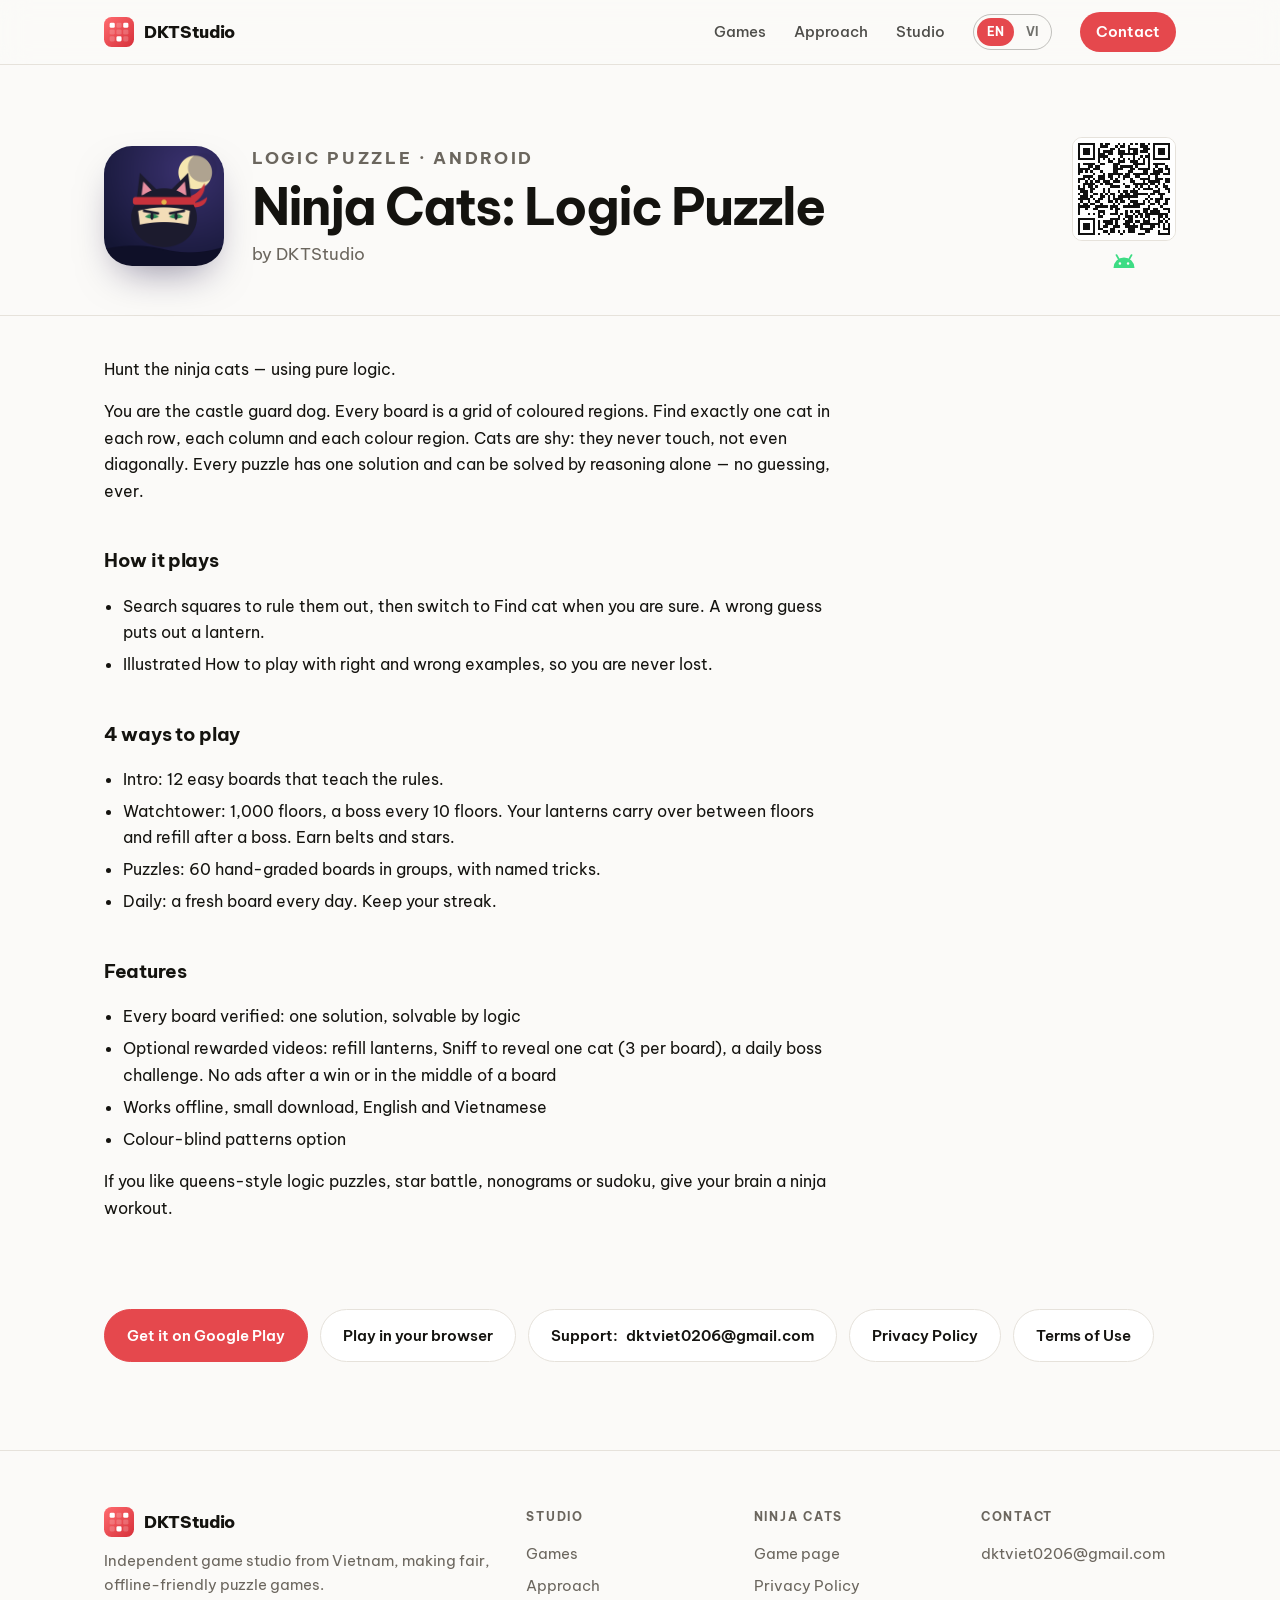
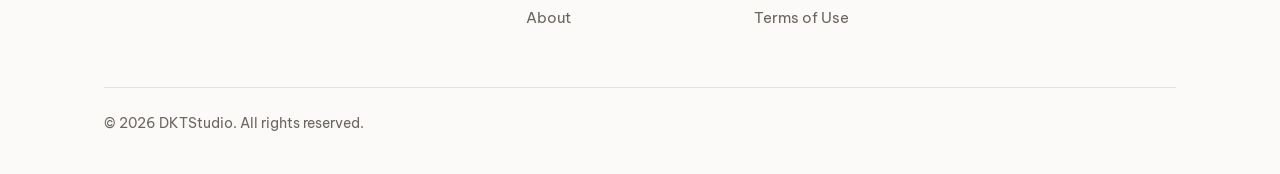
==== commit 2e0d3024: "Ninja Cats live: Google Play QR on home + game page, thank-you testers page with 1.0.0 Co-Authored-B" ====
--- a/ninja-cats/index.html
+++ b/ninja-cats/index.html
@@ -108,9 +108,13 @@
 html[data-lang="en"] .lsw [data-set="en"],html[data-lang="vi"] .lsw [data-set="vi"]{background:var(--accent);color:#fff;opacity:1}
 .qr{display:flex;align-items:center;gap:20px;margin:0 0 28px;max-width:34em}.qr svg{flex:none;border-radius:8px;border:1px solid #e5e5e5}.qr p{margin:0;color:#666}
 @media (max-width:720px){.qr{display:none}}
-.qr-block{display:inline-flex;flex-direction:column;align-items:center;gap:6px}.qr-block svg{border-radius:8px;border:1px solid #e5e5e5}.qr-label{font-size:.78rem;font-weight:600;letter-spacing:.03em;color:var(--muted);text-transform:uppercase}
-.store-row{display:flex;align-items:flex-start;gap:24px;margin:0 0 4px}
-@media (max-width:600px){.store-row .qr-block{display:none}}
+.head-qr{margin-left:auto;align-self:flex-end;display:flex;flex-direction:column;align-items:center;gap:6px;text-decoration:none}.head-qr svg:first-child{border-radius:10px;border:1px solid var(--line);background:#fff}
+.head-cta{display:none;margin-top:16px}
+.game.has-qr{grid-template-columns:auto 1fr auto}
+.card-qr{display:flex;flex-direction:column;align-items:center;gap:6px;text-decoration:none}.card-qr svg:first-child{border-radius:10px;border:1px solid var(--line);background:#fff}
+@media (max-width:900px){.game.has-qr{grid-template-columns:auto 1fr}.card-qr{display:none}}
+@media (max-width:640px){.game.has-qr{grid-template-columns:1fr}}
+@media (max-width:720px){.head-qr{display:none}.head-cta{display:flex}}
 .card.step{display:flex;flex-direction:column;align-items:flex-start}.card.step h4{margin-top:10px}.card.step .btns{margin-top:auto;padding-top:24px}
 .card.step .back{font-size:.85rem;margin-top:10px}.card.step .opened{display:none;margin-left:10px;color:#2e9e5b;font-weight:600;letter-spacing:0}.card.step .opened .ic{vertical-align:-2px;margin-right:3px}
 .card.step.done .opened{display:inline}.card.step.done{opacity:.75}.card.step.next{border-color:var(--accent);box-shadow:0 0 0 2px var(--accent)}
@@ -127,7 +131,7 @@
 <nav class="links"><a href="../#games"><span data-l="en">Games</span><span data-l="vi">Trò chơi</span></a><a href="../#approach"><span data-l="en">Approach</span><span data-l="vi">Cách làm</span></a><a href="../#about"><span data-l="en">Studio</span><span data-l="vi">Về studio</span></a>
 <span class="lsw" role="group" aria-label="Language"><button data-set="en" onclick="setLang('en')">EN</button><button data-set="vi" onclick="setLang('vi')">VI</button></span><a class="cta" href="mailto:dktviet0206@gmail.com"><span data-l="en">Contact</span><span data-l="vi">Liên hệ</span></a></nav>
 </div></header>
-<section class="pagehead"><div class="wrap"><div class="row"><img src="icon.png" alt="" width="120" height="120"><div><p class="kicker" style="margin:0 0 8px"><span data-l="en">Logic puzzle · Android</span><span data-l="vi">Câu đố logic · Android</span></p><h1><span data-l="en">Ninja Cats: Logic Puzzle</span><span data-l="vi">Mèo Ninja: Câu Đố Logic</span></h1><p><span data-l="en">by DKTStudio</span><span data-l="vi">của DKTStudio</span></p></div></div></div></section><div class="wrap"><div class="prose"><div data-l="en"><p>Hunt the ninja cats — using pure logic.</p>
+<section class="pagehead"><div class="wrap"><div class="row"><img src="icon.png" alt="" width="120" height="120"><div><p class="kicker" style="margin:0 0 8px"><span data-l="en">Logic puzzle · Android</span><span data-l="vi">Câu đố logic · Android</span></p><h1><span data-l="en">Ninja Cats: Logic Puzzle</span><span data-l="vi">Mèo Ninja: Câu Đố Logic</span></h1><p><span data-l="en">by DKTStudio</span><span data-l="vi">của DKTStudio</span></p><div class="btns head-cta"><a class="btn primary" href="https://play.google.com/store/apps/details?id=com.ninjacatsgames.logicpuzzle"><span data-l="en">Get it on Google Play</span><span data-l="vi">Tải trên Google Play</span><svg class="ic" xmlns="http://www.w3.org/2000/svg" viewBox="0 0 24 24" width="1em" height="1em" aria-hidden="true"><path fill="none" stroke="currentColor" stroke-linecap="round" stroke-linejoin="round" stroke-width="2" d="M5 12h14m-7-7l7 7l-7 7"/></svg></a></div></div><a class="head-qr" href="https://play.google.com/store/apps/details?id=com.ninjacatsgames.logicpuzzle" title="Ninja Cats: Logic Puzzle on Google Play"><svg xmlns="http://www.w3.org/2000/svg" viewBox="0 0 41 41" width="104" height="104" shape-rendering="crispEdges" role="img" aria-label="QR"><rect width="100%" height="100%" fill="#fff"/><path d="M2 2h1v1h-1zM3 2h1v1h-1zM4 2h1v1h-1zM5 2h1v1h-1zM6 2h1v1h-1zM7 2h1v1h-1zM8 2h1v1h-1zM11 2h1v1h-1zM13 2h1v1h-1zM14 2h1v1h-1zM18 2h1v1h-1zM20 2h1v1h-1zM23 2h1v1h-1zM25 2h1v1h-1zM27 2h1v1h-1zM28 2h1v1h-1zM30 2h1v1h-1zM32 2h1v1h-1zM33 2h1v1h-1zM34 2h1v1h-1zM35 2h1v1h-1zM36 2h1v1h-1zM37 2h1v1h-1zM38 2h1v1h-1zM2 3h1v1h-1zM8 3h1v1h-1zM11 3h1v1h-1zM12 3h1v1h-1zM13 3h1v1h-1zM17 3h1v1h-1zM19 3h1v1h-1zM20 3h1v1h-1zM22 3h1v1h-1zM27 3h1v1h-1zM28 3h1v1h-1zM29 3h1v1h-1zM32 3h1v1h-1zM38 3h1v1h-1zM2 4h1v1h-1zM4 4h1v1h-1zM5 4h1v1h-1zM6 4h1v1h-1zM8 4h1v1h-1zM10 4h1v1h-1zM15 4h1v1h-1zM16 4h1v1h-1zM18 4h1v1h-1zM22 4h1v1h-1zM23 4h1v1h-1zM24 4h1v1h-1zM25 4h1v1h-1zM28 4h1v1h-1zM29 4h1v1h-1zM30 4h1v1h-1zM32 4h1v1h-1zM34 4h1v1h-1zM35 4h1v1h-1zM36 4h1v1h-1zM38 4h1v1h-1zM2 5h1v1h-1zM4 5h1v1h-1zM5 5h1v1h-1zM6 5h1v1h-1zM8 5h1v1h-1zM10 5h1v1h-1zM12 5h1v1h-1zM13 5h1v1h-1zM14 5h1v1h-1zM15 5h1v1h-1zM18 5h1v1h-1zM19 5h1v1h-1zM20 5h1v1h-1zM22 5h1v1h-1zM24 5h1v1h-1zM25 5h1v1h-1zM27 5h1v1h-1zM28 5h1v1h-1zM29 5h1v1h-1zM32 5h1v1h-1zM34 5h1v1h-1zM35 5h1v1h-1zM36 5h1v1h-1zM38 5h1v1h-1zM2 6h1v1h-1zM4 6h1v1h-1zM5 6h1v1h-1zM6 6h1v1h-1zM8 6h1v1h-1zM10 6h1v1h-1zM11 6h1v1h-1zM12 6h1v1h-1zM14 6h1v1h-1zM15 6h1v1h-1zM18 6h1v1h-1zM19 6h1v1h-1zM20 6h1v1h-1zM21 6h1v1h-1zM22 6h1v1h-1zM23 6h1v1h-1zM24 6h1v1h-1zM25 6h1v1h-1zM30 6h1v1h-1zM32 6h1v1h-1zM34 6h1v1h-1zM35 6h1v1h-1zM36 6h1v1h-1zM38 6h1v1h-1zM2 7h1v1h-1zM8 7h1v1h-1zM10 7h1v1h-1zM11 7h1v1h-1zM12 7h1v1h-1zM13 7h1v1h-1zM19 7h1v1h-1zM24 7h1v1h-1zM27 7h1v1h-1zM29 7h1v1h-1zM30 7h1v1h-1zM32 7h1v1h-1zM38 7h1v1h-1zM2 8h1v1h-1zM3 8h1v1h-1zM4 8h1v1h-1zM5 8h1v1h-1zM6 8h1v1h-1zM7 8h1v1h-1zM8 8h1v1h-1zM10 8h1v1h-1zM12 8h1v1h-1zM14 8h1v1h-1zM16 8h1v1h-1zM18 8h1v1h-1zM20 8h1v1h-1zM22 8h1v1h-1zM24 8h1v1h-1zM26 8h1v1h-1zM28 8h1v1h-1zM30 8h1v1h-1zM32 8h1v1h-1zM33 8h1v1h-1zM34 8h1v1h-1zM35 8h1v1h-1zM36 8h1v1h-1zM37 8h1v1h-1zM38 8h1v1h-1zM10 9h1v1h-1zM14 9h1v1h-1zM15 9h1v1h-1zM18 9h1v1h-1zM19 9h1v1h-1zM20 9h1v1h-1zM23 9h1v1h-1zM24 9h1v1h-1zM25 9h1v1h-1zM28 9h1v1h-1zM30 9h1v1h-1zM2 10h1v1h-1zM4 10h1v1h-1zM5 10h1v1h-1zM6 10h1v1h-1zM7 10h1v1h-1zM8 10h1v1h-1zM11 10h1v1h-1zM12 10h1v1h-1zM16 10h1v1h-1zM17 10h1v1h-1zM18 10h1v1h-1zM24 10h1v1h-1zM25 10h1v1h-1zM26 10h1v1h-1zM27 10h1v1h-1zM28 10h1v1h-1zM30 10h1v1h-1zM32 10h1v1h-1zM33 10h1v1h-1zM34 10h1v1h-1zM35 10h1v1h-1zM36 10h1v1h-1zM2 11h1v1h-1zM6 11h1v1h-1zM7 11h1v1h-1zM9 11h1v1h-1zM10 11h1v1h-1zM16 11h1v1h-1zM17 11h1v1h-1zM19 11h1v1h-1zM20 11h1v1h-1zM21 11h1v1h-1zM22 11h1v1h-1zM23 11h1v1h-1zM25 11h1v1h-1zM30 11h1v1h-1zM33 11h1v1h-1zM37 11h1v1h-1zM2 12h1v1h-1zM3 12h1v1h-1zM4 12h1v1h-1zM5 12h1v1h-1zM6 12h1v1h-1zM8 12h1v1h-1zM9 12h1v1h-1zM10 12h1v1h-1zM16 12h1v1h-1zM17 12h1v1h-1zM18 12h1v1h-1zM19 12h1v1h-1zM23 12h1v1h-1zM24 12h1v1h-1zM26 12h1v1h-1zM27 12h1v1h-1zM28 12h1v1h-1zM29 12h1v1h-1zM30 12h1v1h-1zM32 12h1v1h-1zM34 12h1v1h-1zM35 12h1v1h-1zM37 12h1v1h-1zM38 12h1v1h-1zM2 13h1v1h-1zM3 13h1v1h-1zM5 13h1v1h-1zM7 13h1v1h-1zM11 13h1v1h-1zM16 13h1v1h-1zM17 13h1v1h-1zM22 13h1v1h-1zM23 13h1v1h-1zM28 13h1v1h-1zM29 13h1v1h-1zM32 13h1v1h-1zM33 13h1v1h-1zM34 13h1v1h-1zM35 13h1v1h-1zM38 13h1v1h-1zM2 14h1v1h-1zM8 14h1v1h-1zM12 14h1v1h-1zM14 14h1v1h-1zM15 14h1v1h-1zM16 14h1v1h-1zM17 14h1v1h-1zM18 14h1v1h-1zM19 14h1v1h-1zM21 14h1v1h-1zM22 14h1v1h-1zM24 14h1v1h-1zM25 14h1v1h-1zM26 14h1v1h-1zM27 14h1v1h-1zM28 14h1v1h-1zM29 14h1v1h-1zM31 14h1v1h-1zM32 14h1v1h-1zM33 14h1v1h-1zM34 14h1v1h-1zM36 14h1v1h-1zM37 14h1v1h-1zM38 14h1v1h-1zM4 15h1v1h-1zM5 15h1v1h-1zM6 15h1v1h-1zM7 15h1v1h-1zM10 15h1v1h-1zM11 15h1v1h-1zM12 15h1v1h-1zM14 15h1v1h-1zM15 15h1v1h-1zM18 15h1v1h-1zM20 15h1v1h-1zM21 15h1v1h-1zM22 15h1v1h-1zM25 15h1v1h-1zM26 15h1v1h-1zM30 15h1v1h-1zM33 15h1v1h-1zM2 16h1v1h-1zM3 16h1v1h-1zM4 16h1v1h-1zM6 16h1v1h-1zM8 16h1v1h-1zM10 16h1v1h-1zM11 16h1v1h-1zM12 16h1v1h-1zM15 16h1v1h-1zM17 16h1v1h-1zM20 16h1v1h-1zM23 16h1v1h-1zM27 16h1v1h-1zM28 16h1v1h-1zM29 16h1v1h-1zM30 16h1v1h-1zM33 16h1v1h-1zM34 16h1v1h-1zM35 16h1v1h-1zM37 16h1v1h-1zM38 16h1v1h-1zM2 17h1v1h-1zM5 17h1v1h-1zM7 17h1v1h-1zM9 17h1v1h-1zM10 17h1v1h-1zM12 17h1v1h-1zM13 17h1v1h-1zM14 17h1v1h-1zM16 17h1v1h-1zM17 17h1v1h-1zM18 17h1v1h-1zM23 17h1v1h-1zM24 17h1v1h-1zM28 17h1v1h-1zM30 17h1v1h-1zM31 17h1v1h-1zM32 17h1v1h-1zM33 17h1v1h-1zM34 17h1v1h-1zM37 17h1v1h-1zM38 17h1v1h-1zM4 18h1v1h-1zM5 18h1v1h-1zM6 18h1v1h-1zM7 18h1v1h-1zM8 18h1v1h-1zM11 18h1v1h-1zM13 18h1v1h-1zM14 18h1v1h-1zM15 18h1v1h-1zM20 18h1v1h-1zM24 18h1v1h-1zM25 18h1v1h-1zM26 18h1v1h-1zM27 18h1v1h-1zM28 18h1v1h-1zM29 18h1v1h-1zM31 18h1v1h-1zM32 18h1v1h-1zM34 18h1v1h-1zM36 18h1v1h-1zM2 19h1v1h-1zM4 19h1v1h-1zM6 19h1v1h-1zM7 19h1v1h-1zM9 19h1v1h-1zM15 19h1v1h-1zM16 19h1v1h-1zM17 19h1v1h-1zM18 19h1v1h-1zM21 19h1v1h-1zM22 19h1v1h-1zM25 19h1v1h-1zM27 19h1v1h-1zM30 19h1v1h-1zM33 19h1v1h-1zM36 19h1v1h-1zM37 19h1v1h-1zM2 20h1v1h-1zM3 20h1v1h-1zM4 20h1v1h-1zM7 20h1v1h-1zM8 20h1v1h-1zM12 20h1v1h-1zM14 20h1v1h-1zM24 20h1v1h-1zM26 20h1v1h-1zM28 20h1v1h-1zM29 20h1v1h-1zM30 20h1v1h-1zM31 20h1v1h-1zM34 20h1v1h-1zM37 20h1v1h-1zM38 20h1v1h-1zM3 21h1v1h-1zM4 21h1v1h-1zM5 21h1v1h-1zM7 21h1v1h-1zM12 21h1v1h-1zM14 21h1v1h-1zM18 21h1v1h-1zM20 21h1v1h-1zM21 21h1v1h-1zM23 21h1v1h-1zM24 21h1v1h-1zM25 21h1v1h-1zM32 21h1v1h-1zM33 21h1v1h-1zM34 21h1v1h-1zM38 21h1v1h-1zM2 22h1v1h-1zM4 22h1v1h-1zM5 22h1v1h-1zM8 22h1v1h-1zM9 22h1v1h-1zM11 22h1v1h-1zM13 22h1v1h-1zM15 22h1v1h-1zM16 22h1v1h-1zM19 22h1v1h-1zM21 22h1v1h-1zM22 22h1v1h-1zM24 22h1v1h-1zM25 22h1v1h-1zM26 22h1v1h-1zM27 22h1v1h-1zM28 22h1v1h-1zM29 22h1v1h-1zM31 22h1v1h-1zM32 22h1v1h-1zM34 22h1v1h-1zM35 22h1v1h-1zM36 22h1v1h-1zM3 23h1v1h-1zM4 23h1v1h-1zM5 23h1v1h-1zM7 23h1v1h-1zM11 23h1v1h-1zM12 23h1v1h-1zM14 23h1v1h-1zM16 23h1v1h-1zM18 23h1v1h-1zM19 23h1v1h-1zM20 23h1v1h-1zM21 23h1v1h-1zM22 23h1v1h-1zM23 23h1v1h-1zM24 23h1v1h-1zM25 23h1v1h-1zM30 23h1v1h-1zM35 23h1v1h-1zM2 24h1v1h-1zM3 24h1v1h-1zM4 24h1v1h-1zM5 24h1v1h-1zM6 24h1v1h-1zM8 24h1v1h-1zM10 24h1v1h-1zM11 24h1v1h-1zM14 24h1v1h-1zM16 24h1v1h-1zM17 24h1v1h-1zM18 24h1v1h-1zM19 24h1v1h-1zM22 24h1v1h-1zM29 24h1v1h-1zM31 24h1v1h-1zM33 24h1v1h-1zM34 24h1v1h-1zM35 24h1v1h-1zM37 24h1v1h-1zM38 24h1v1h-1zM3 25h1v1h-1zM6 25h1v1h-1zM9 25h1v1h-1zM10 25h1v1h-1zM14 25h1v1h-1zM15 25h1v1h-1zM17 25h1v1h-1zM19 25h1v1h-1zM20 25h1v1h-1zM23 25h1v1h-1zM24 25h1v1h-1zM25 25h1v1h-1zM28 25h1v1h-1zM30 25h1v1h-1zM33 25h1v1h-1zM34 25h1v1h-1zM37 25h1v1h-1zM2 26h1v1h-1zM4 26h1v1h-1zM5 26h1v1h-1zM7 26h1v1h-1zM8 26h1v1h-1zM11 26h1v1h-1zM16 26h1v1h-1zM18 26h1v1h-1zM22 26h1v1h-1zM24 26h1v1h-1zM25 26h1v1h-1zM26 26h1v1h-1zM27 26h1v1h-1zM28 26h1v1h-1zM31 26h1v1h-1zM32 26h1v1h-1zM34 26h1v1h-1zM36 26h1v1h-1zM37 26h1v1h-1zM2 27h1v1h-1zM3 27h1v1h-1zM4 27h1v1h-1zM5 27h1v1h-1zM6 27h1v1h-1zM9 27h1v1h-1zM10 27h1v1h-1zM11 27h1v1h-1zM12 27h1v1h-1zM13 27h1v1h-1zM15 27h1v1h-1zM16 27h1v1h-1zM17 27h1v1h-1zM20 27h1v1h-1zM21 27h1v1h-1zM22 27h1v1h-1zM23 27h1v1h-1zM24 27h1v1h-1zM25 27h1v1h-1zM26 27h1v1h-1zM30 27h1v1h-1zM35 27h1v1h-1zM2 28h1v1h-1zM5 28h1v1h-1zM8 28h1v1h-1zM9 28h1v1h-1zM15 28h1v1h-1zM17 28h1v1h-1zM18 28h1v1h-1zM28 28h1v1h-1zM29 28h1v1h-1zM30 28h1v1h-1zM32 28h1v1h-1zM33 28h1v1h-1zM36 28h1v1h-1zM37 28h1v1h-1zM38 28h1v1h-1zM2 29h1v1h-1zM10 29h1v1h-1zM11 29h1v1h-1zM12 29h1v1h-1zM17 29h1v1h-1zM21 29h1v1h-1zM23 29h1v1h-1zM25 29h1v1h-1zM26 29h1v1h-1zM28 29h1v1h-1zM29 29h1v1h-1zM31 29h1v1h-1zM32 29h1v1h-1zM33 29h1v1h-1zM34 29h1v1h-1zM38 29h1v1h-1zM2 30h1v1h-1zM6 30h1v1h-1zM8 30h1v1h-1zM10 30h1v1h-1zM12 30h1v1h-1zM15 30h1v1h-1zM16 30h1v1h-1zM17 30h1v1h-1zM19 30h1v1h-1zM21 30h1v1h-1zM24 30h1v1h-1zM26 30h1v1h-1zM27 30h1v1h-1zM29 30h1v1h-1zM30 30h1v1h-1zM31 30h1v1h-1zM32 30h1v1h-1zM33 30h1v1h-1zM34 30h1v1h-1zM35 30h1v1h-1zM36 30h1v1h-1zM37 30h1v1h-1zM10 31h1v1h-1zM11 31h1v1h-1zM18 31h1v1h-1zM21 31h1v1h-1zM22 31h1v1h-1zM23 31h1v1h-1zM25 31h1v1h-1zM27 31h1v1h-1zM29 31h1v1h-1zM30 31h1v1h-1zM34 31h1v1h-1zM35 31h1v1h-1zM37 31h1v1h-1zM2 32h1v1h-1zM3 32h1v1h-1zM4 32h1v1h-1zM5 32h1v1h-1zM6 32h1v1h-1zM7 32h1v1h-1zM8 32h1v1h-1zM15 32h1v1h-1zM16 32h1v1h-1zM17 32h1v1h-1zM18 32h1v1h-1zM20 32h1v1h-1zM22 32h1v1h-1zM23 32h1v1h-1zM28 32h1v1h-1zM30 32h1v1h-1zM32 32h1v1h-1zM34 32h1v1h-1zM36 32h1v1h-1zM38 32h1v1h-1zM2 33h1v1h-1zM8 33h1v1h-1zM10 33h1v1h-1zM12 33h1v1h-1zM13 33h1v1h-1zM14 33h1v1h-1zM15 33h1v1h-1zM17 33h1v1h-1zM21 33h1v1h-1zM22 33h1v1h-1zM23 33h1v1h-1zM25 33h1v1h-1zM26 33h1v1h-1zM28 33h1v1h-1zM29 33h1v1h-1zM30 33h1v1h-1zM34 33h1v1h-1zM35 33h1v1h-1zM37 33h1v1h-1zM2 34h1v1h-1zM4 34h1v1h-1zM5 34h1v1h-1zM6 34h1v1h-1zM8 34h1v1h-1zM10 34h1v1h-1zM13 34h1v1h-1zM14 34h1v1h-1zM15 34h1v1h-1zM17 34h1v1h-1zM20 34h1v1h-1zM21 34h1v1h-1zM22 34h1v1h-1zM24 34h1v1h-1zM27 34h1v1h-1zM28 34h1v1h-1zM29 34h1v1h-1zM30 34h1v1h-1zM31 34h1v1h-1zM32 34h1v1h-1zM33 34h1v1h-1zM34 34h1v1h-1zM36 34h1v1h-1zM38 34h1v1h-1zM2 35h1v1h-1zM4 35h1v1h-1zM5 35h1v1h-1zM6 35h1v1h-1zM8 35h1v1h-1zM10 35h1v1h-1zM12 35h1v1h-1zM13 35h1v1h-1zM16 35h1v1h-1zM17 35h1v1h-1zM18 35h1v1h-1zM21 35h1v1h-1zM22 35h1v1h-1zM23 35h1v1h-1zM24 35h1v1h-1zM25 35h1v1h-1zM27 35h1v1h-1zM31 35h1v1h-1zM32 35h1v1h-1zM34 35h1v1h-1zM36 35h1v1h-1zM38 35h1v1h-1zM2 36h1v1h-1zM4 36h1v1h-1zM5 36h1v1h-1zM6 36h1v1h-1zM8 36h1v1h-1zM10 36h1v1h-1zM11 36h1v1h-1zM15 36h1v1h-1zM16 36h1v1h-1zM22 36h1v1h-1zM23 36h1v1h-1zM24 36h1v1h-1zM27 36h1v1h-1zM28 36h1v1h-1zM29 36h1v1h-1zM30 36h1v1h-1zM31 36h1v1h-1zM36 36h1v1h-1zM37 36h1v1h-1zM38 36h1v1h-1zM2 37h1v1h-1zM8 37h1v1h-1zM12 37h1v1h-1zM13 37h1v1h-1zM15 37h1v1h-1zM16 37h1v1h-1zM18 37h1v1h-1zM20 37h1v1h-1zM22 37h1v1h-1zM23 37h1v1h-1zM24 37h1v1h-1zM29 37h1v1h-1zM30 37h1v1h-1zM34 37h1v1h-1zM38 37h1v1h-1zM2 38h1v1h-1zM3 38h1v1h-1zM4 38h1v1h-1zM5 38h1v1h-1zM6 38h1v1h-1zM7 38h1v1h-1zM8 38h1v1h-1zM10 38h1v1h-1zM14 38h1v1h-1zM19 38h1v1h-1zM26 38h1v1h-1zM27 38h1v1h-1zM28 38h1v1h-1zM34 38h1v1h-1zM35 38h1v1h-1zM36 38h1v1h-1zM37 38h1v1h-1zM38 38h1v1h-1z" fill="#111"/></svg><svg class="android" xmlns="http://www.w3.org/2000/svg" viewBox="0 0 24 24" width="28" height="28" role="img" aria-label="Android"><path fill="#3DDC84" fill-rule="evenodd" d="M3 18a9 9 0 0 1 18 0zM8.5 13a1.1 1.1 0 1 0 0 2.2a1.1 1.1 0 1 0 0-2.2zM15.5 13a1.1 1.1 0 1 0 0 2.2a1.1 1.1 0 1 0 0-2.2z"/><path stroke="#3DDC84" stroke-width="1.6" stroke-linecap="round" d="M7.4 10.2 5.6 7M16.6 10.2 18.4 7"/></svg></a></div></div></section><div class="wrap"><div class="prose"><div data-l="en"><p>Hunt the ninja cats — using pure logic.</p>
 <p>You are the castle guard dog. Every board is a grid of coloured regions. Find exactly one cat in each row, each column and each colour region. Cats are shy: they never touch, not even diagonally. Every puzzle has one solution and can be solved by reasoning alone — no guessing, ever.</p>
 <h2>How it plays</h2>
 <ul><li>Search squares to rule them out, then switch to Find cat when you are sure. A wrong guess puts out a lantern.</li><li>Illustrated How to play with right and wrong examples, so you are never lost.</li></ul>
@@ -143,7 +147,7 @@
 <ul><li>Nhập môn: 12 bàn dễ dạy luật.</li><li>Tháp canh: 1.000 tầng, cứ 10 tầng có một trùm. Đèn lồng mang qua các tầng và được nạp đầy sau trùm. Lên đai, gom sao.</li><li>Giải thế: 60 bàn chấm độ khó, chia nhóm, có mẹo đặt tên.</li><li>Hằng ngày: mỗi ngày một bàn mới, giữ chuỗi ngày.</li></ul>
 <h2>Tính năng</h2>
 <ul><li>Mọi bàn đã kiểm tra: một lời giải, giải được bằng logic</li><li>Video thưởng tuỳ chọn: nạp đèn lồng, Săn hơi lộ một con mèo (3 lần mỗi bàn), thử thách trùm mỗi ngày. Không có quảng cáo sau khi thắng hay giữa bàn chơi</li><li>Chơi không cần mạng, dung lượng nhỏ, tiếng Việt và tiếng Anh</li><li>Tuỳ chọn hoa văn cho người mù màu</li></ul>
-<p>Nếu bạn thích câu đố logic kiểu queens, star battle, nonogram hay sudoku, hãy cho não tập võ ninja.</p></div></div><div style="padding-bottom:88px"><div class="store-row"><div class="qr-block"><svg xmlns="http://www.w3.org/2000/svg" viewBox="0 0 41 41" width="108" height="108" shape-rendering="crispEdges" role="img" aria-label="QR"><rect width="100%" height="100%" fill="#fff"/><path d="M2 2h1v1h-1zM3 2h1v1h-1zM4 2h1v1h-1zM5 2h1v1h-1zM6 2h1v1h-1zM7 2h1v1h-1zM8 2h1v1h-1zM11 2h1v1h-1zM13 2h1v1h-1zM14 2h1v1h-1zM18 2h1v1h-1zM20 2h1v1h-1zM23 2h1v1h-1zM25 2h1v1h-1zM27 2h1v1h-1zM28 2h1v1h-1zM30 2h1v1h-1zM32 2h1v1h-1zM33 2h1v1h-1zM34 2h1v1h-1zM35 2h1v1h-1zM36 2h1v1h-1zM37 2h1v1h-1zM38 2h1v1h-1zM2 3h1v1h-1zM8 3h1v1h-1zM11 3h1v1h-1zM12 3h1v1h-1zM13 3h1v1h-1zM17 3h1v1h-1zM19 3h1v1h-1zM20 3h1v1h-1zM22 3h1v1h-1zM27 3h1v1h-1zM28 3h1v1h-1zM29 3h1v1h-1zM32 3h1v1h-1zM38 3h1v1h-1zM2 4h1v1h-1zM4 4h1v1h-1zM5 4h1v1h-1zM6 4h1v1h-1zM8 4h1v1h-1zM10 4h1v1h-1zM15 4h1v1h-1zM16 4h1v1h-1zM18 4h1v1h-1zM22 4h1v1h-1zM23 4h1v1h-1zM24 4h1v1h-1zM25 4h1v1h-1zM28 4h1v1h-1zM29 4h1v1h-1zM30 4h1v1h-1zM32 4h1v1h-1zM34 4h1v1h-1zM35 4h1v1h-1zM36 4h1v1h-1zM38 4h1v1h-1zM2 5h1v1h-1zM4 5h1v1h-1zM5 5h1v1h-1zM6 5h1v1h-1zM8 5h1v1h-1zM10 5h1v1h-1zM12 5h1v1h-1zM13 5h1v1h-1zM14 5h1v1h-1zM15 5h1v1h-1zM18 5h1v1h-1zM19 5h1v1h-1zM20 5h1v1h-1zM22 5h1v1h-1zM24 5h1v1h-1zM25 5h1v1h-1zM27 5h1v1h-1zM28 5h1v1h-1zM29 5h1v1h-1zM32 5h1v1h-1zM34 5h1v1h-1zM35 5h1v1h-1zM36 5h1v1h-1zM38 5h1v1h-1zM2 6h1v1h-1zM4 6h1v1h-1zM5 6h1v1h-1zM6 6h1v1h-1zM8 6h1v1h-1zM10 6h1v1h-1zM11 6h1v1h-1zM12 6h1v1h-1zM14 6h1v1h-1zM15 6h1v1h-1zM18 6h1v1h-1zM19 6h1v1h-1zM20 6h1v1h-1zM21 6h1v1h-1zM22 6h1v1h-1zM23 6h1v1h-1zM24 6h1v1h-1zM25 6h1v1h-1zM30 6h1v1h-1zM32 6h1v1h-1zM34 6h1v1h-1zM35 6h1v1h-1zM36 6h1v1h-1zM38 6h1v1h-1zM2 7h1v1h-1zM8 7h1v1h-1zM10 7h1v1h-1zM11 7h1v1h-1zM12 7h1v1h-1zM13 7h1v1h-1zM19 7h1v1h-1zM24 7h1v1h-1zM27 7h1v1h-1zM29 7h1v1h-1zM30 7h1v1h-1zM32 7h1v1h-1zM38 7h1v1h-1zM2 8h1v1h-1zM3 8h1v1h-1zM4 8h1v1h-1zM5 8h1v1h-1zM6 8h1v1h-1zM7 8h1v1h-1zM8 8h1v1h-1zM10 8h1v1h-1zM12 8h1v1h-1zM14 8h1v1h-1zM16 8h1v1h-1zM18 8h1v1h-1zM20 8h1v1h-1zM22 8h1v1h-1zM24 8h1v1h-1zM26 8h1v1h-1zM28 8h1v1h-1zM30 8h1v1h-1zM32 8h1v1h-1zM33 8h1v1h-1zM34 8h1v1h-1zM35 8h1v1h-1zM36 8h1v1h-1zM37 8h1v1h-1zM38 8h1v1h-1zM10 9h1v1h-1zM14 9h1v1h-1zM15 9h1v1h-1zM18 9h1v1h-1zM19 9h1v1h-1zM20 9h1v1h-1zM23 9h1v1h-1zM24 9h1v1h-1zM25 9h1v1h-1zM28 9h1v1h-1zM30 9h1v1h-1zM2 10h1v1h-1zM4 10h1v1h-1zM5 10h1v1h-1zM6 10h1v1h-1zM7 10h1v1h-1zM8 10h1v1h-1zM11 10h1v1h-1zM12 10h1v1h-1zM16 10h1v1h-1zM17 10h1v1h-1zM18 10h1v1h-1zM24 10h1v1h-1zM25 10h1v1h-1zM26 10h1v1h-1zM27 10h1v1h-1zM28 10h1v1h-1zM30 10h1v1h-1zM32 10h1v1h-1zM33 10h1v1h-1zM34 10h1v1h-1zM35 10h1v1h-1zM36 10h1v1h-1zM2 11h1v1h-1zM6 11h1v1h-1zM7 11h1v1h-1zM9 11h1v1h-1zM10 11h1v1h-1zM16 11h1v1h-1zM17 11h1v1h-1zM19 11h1v1h-1zM20 11h1v1h-1zM21 11h1v1h-1zM22 11h1v1h-1zM23 11h1v1h-1zM25 11h1v1h-1zM30 11h1v1h-1zM33 11h1v1h-1zM37 11h1v1h-1zM2 12h1v1h-1zM3 12h1v1h-1zM4 12h1v1h-1zM5 12h1v1h-1zM6 12h1v1h-1zM8 12h1v1h-1zM9 12h1v1h-1zM10 12h1v1h-1zM16 12h1v1h-1zM17 12h1v1h-1zM18 12h1v1h-1zM19 12h1v1h-1zM23 12h1v1h-1zM24 12h1v1h-1zM26 12h1v1h-1zM27 12h1v1h-1zM28 12h1v1h-1zM29 12h1v1h-1zM30 12h1v1h-1zM32 12h1v1h-1zM34 12h1v1h-1zM35 12h1v1h-1zM37 12h1v1h-1zM38 12h1v1h-1zM2 13h1v1h-1zM3 13h1v1h-1zM5 13h1v1h-1zM7 13h1v1h-1zM11 13h1v1h-1zM16 13h1v1h-1zM17 13h1v1h-1zM22 13h1v1h-1zM23 13h1v1h-1zM28 13h1v1h-1zM29 13h1v1h-1zM32 13h1v1h-1zM33 13h1v1h-1zM34 13h1v1h-1zM35 13h1v1h-1zM38 13h1v1h-1zM2 14h1v1h-1zM8 14h1v1h-1zM12 14h1v1h-1zM14 14h1v1h-1zM15 14h1v1h-1zM16 14h1v1h-1zM17 14h1v1h-1zM18 14h1v1h-1zM19 14h1v1h-1zM21 14h1v1h-1zM22 14h1v1h-1zM24 14h1v1h-1zM25 14h1v1h-1zM26 14h1v1h-1zM27 14h1v1h-1zM28 14h1v1h-1zM29 14h1v1h-1zM31 14h1v1h-1zM32 14h1v1h-1zM33 14h1v1h-1zM34 14h1v1h-1zM36 14h1v1h-1zM37 14h1v1h-1zM38 14h1v1h-1zM4 15h1v1h-1zM5 15h1v1h-1zM6 15h1v1h-1zM7 15h1v1h-1zM10 15h1v1h-1zM11 15h1v1h-1zM12 15h1v1h-1zM14 15h1v1h-1zM15 15h1v1h-1zM18 15h1v1h-1zM20 15h1v1h-1zM21 15h1v1h-1zM22 15h1v1h-1zM25 15h1v1h-1zM26 15h1v1h-1zM30 15h1v1h-1zM33 15h1v1h-1zM2 16h1v1h-1zM3 16h1v1h-1zM4 16h1v1h-1zM6 16h1v1h-1zM8 16h1v1h-1zM10 16h1v1h-1zM11 16h1v1h-1zM12 16h1v1h-1zM15 16h1v1h-1zM17 16h1v1h-1zM20 16h1v1h-1zM23 16h1v1h-1zM27 16h1v1h-1zM28 16h1v1h-1zM29 16h1v1h-1zM30 16h1v1h-1zM33 16h1v1h-1zM34 16h1v1h-1zM35 16h1v1h-1zM37 16h1v1h-1zM38 16h1v1h-1zM2 17h1v1h-1zM5 17h1v1h-1zM7 17h1v1h-1zM9 17h1v1h-1zM10 17h1v1h-1zM12 17h1v1h-1zM13 17h1v1h-1zM14 17h1v1h-1zM16 17h1v1h-1zM17 17h1v1h-1zM18 17h1v1h-1zM23 17h1v1h-1zM24 17h1v1h-1zM28 17h1v1h-1zM30 17h1v1h-1zM31 17h1v1h-1zM32 17h1v1h-1zM33 17h1v1h-1zM34 17h1v1h-1zM37 17h1v1h-1zM38 17h1v1h-1zM4 18h1v1h-1zM5 18h1v1h-1zM6 18h1v1h-1zM7 18h1v1h-1zM8 18h1v1h-1zM11 18h1v1h-1zM13 18h1v1h-1zM14 18h1v1h-1zM15 18h1v1h-1zM20 18h1v1h-1zM24 18h1v1h-1zM25 18h1v1h-1zM26 18h1v1h-1zM27 18h1v1h-1zM28 18h1v1h-1zM29 18h1v1h-1zM31 18h1v1h-1zM32 18h1v1h-1zM34 18h1v1h-1zM36 18h1v1h-1zM2 19h1v1h-1zM4 19h1v1h-1zM6 19h1v1h-1zM7 19h1v1h-1zM9 19h1v1h-1zM15 19h1v1h-1zM16 19h1v1h-1zM17 19h1v1h-1zM18 19h1v1h-1zM21 19h1v1h-1zM22 19h1v1h-1zM25 19h1v1h-1zM27 19h1v1h-1zM30 19h1v1h-1zM33 19h1v1h-1zM36 19h1v1h-1zM37 19h1v1h-1zM2 20h1v1h-1zM3 20h1v1h-1zM4 20h1v1h-1zM7 20h1v1h-1zM8 20h1v1h-1zM12 20h1v1h-1zM14 20h1v1h-1zM24 20h1v1h-1zM26 20h1v1h-1zM28 20h1v1h-1zM29 20h1v1h-1zM30 20h1v1h-1zM31 20h1v1h-1zM34 20h1v1h-1zM37 20h1v1h-1zM38 20h1v1h-1zM3 21h1v1h-1zM4 21h1v1h-1zM5 21h1v1h-1zM7 21h1v1h-1zM12 21h1v1h-1zM14 21h1v1h-1zM18 21h1v1h-1zM20 21h1v1h-1zM21 21h1v1h-1zM23 21h1v1h-1zM24 21h1v1h-1zM25 21h1v1h-1zM32 21h1v1h-1zM33 21h1v1h-1zM34 21h1v1h-1zM38 21h1v1h-1zM2 22h1v1h-1zM4 22h1v1h-1zM5 22h1v1h-1zM8 22h1v1h-1zM9 22h1v1h-1zM11 22h1v1h-1zM13 22h1v1h-1zM15 22h1v1h-1zM16 22h1v1h-1zM19 22h1v1h-1zM21 22h1v1h-1zM22 22h1v1h-1zM24 22h1v1h-1zM25 22h1v1h-1zM26 22h1v1h-1zM27 22h1v1h-1zM28 22h1v1h-1zM29 22h1v1h-1zM31 22h1v1h-1zM32 22h1v1h-1zM34 22h1v1h-1zM35 22h1v1h-1zM36 22h1v1h-1zM3 23h1v1h-1zM4 23h1v1h-1zM5 23h1v1h-1zM7 23h1v1h-1zM11 23h1v1h-1zM12 23h1v1h-1zM14 23h1v1h-1zM16 23h1v1h-1zM18 23h1v1h-1zM19 23h1v1h-1zM20 23h1v1h-1zM21 23h1v1h-1zM22 23h1v1h-1zM23 23h1v1h-1zM24 23h1v1h-1zM25 23h1v1h-1zM30 23h1v1h-1zM35 23h1v1h-1zM2 24h1v1h-1zM3 24h1v1h-1zM4 24h1v1h-1zM5 24h1v1h-1zM6 24h1v1h-1zM8 24h1v1h-1zM10 24h1v1h-1zM11 24h1v1h-1zM14 24h1v1h-1zM16 24h1v1h-1zM17 24h1v1h-1zM18 24h1v1h-1zM19 24h1v1h-1zM22 24h1v1h-1zM29 24h1v1h-1zM31 24h1v1h-1zM33 24h1v1h-1zM34 24h1v1h-1zM35 24h1v1h-1zM37 24h1v1h-1zM38 24h1v1h-1zM3 25h1v1h-1zM6 25h1v1h-1zM9 25h1v1h-1zM10 25h1v1h-1zM14 25h1v1h-1zM15 25h1v1h-1zM17 25h1v1h-1zM19 25h1v1h-1zM20 25h1v1h-1zM23 25h1v1h-1zM24 25h1v1h-1zM25 25h1v1h-1zM28 25h1v1h-1zM30 25h1v1h-1zM33 25h1v1h-1zM34 25h1v1h-1zM37 25h1v1h-1zM2 26h1v1h-1zM4 26h1v1h-1zM5 26h1v1h-1zM7 26h1v1h-1zM8 26h1v1h-1zM11 26h1v1h-1zM16 26h1v1h-1zM18 26h1v1h-1zM22 26h1v1h-1zM24 26h1v1h-1zM25 26h1v1h-1zM26 26h1v1h-1zM27 26h1v1h-1zM28 26h1v1h-1zM31 26h1v1h-1zM32 26h1v1h-1zM34 26h1v1h-1zM36 26h1v1h-1zM37 26h1v1h-1zM2 27h1v1h-1zM3 27h1v1h-1zM4 27h1v1h-1zM5 27h1v1h-1zM6 27h1v1h-1zM9 27h1v1h-1zM10 27h1v1h-1zM11 27h1v1h-1zM12 27h1v1h-1zM13 27h1v1h-1zM15 27h1v1h-1zM16 27h1v1h-1zM17 27h1v1h-1zM20 27h1v1h-1zM21 27h1v1h-1zM22 27h1v1h-1zM23 27h1v1h-1zM24 27h1v1h-1zM25 27h1v1h-1zM26 27h1v1h-1zM30 27h1v1h-1zM35 27h1v1h-1zM2 28h1v1h-1zM5 28h1v1h-1zM8 28h1v1h-1zM9 28h1v1h-1zM15 28h1v1h-1zM17 28h1v1h-1zM18 28h1v1h-1zM28 28h1v1h-1zM29 28h1v1h-1zM30 28h1v1h-1zM32 28h1v1h-1zM33 28h1v1h-1zM36 28h1v1h-1zM37 28h1v1h-1zM38 28h1v1h-1zM2 29h1v1h-1zM10 29h1v1h-1zM11 29h1v1h-1zM12 29h1v1h-1zM17 29h1v1h-1zM21 29h1v1h-1zM23 29h1v1h-1zM25 29h1v1h-1zM26 29h1v1h-1zM28 29h1v1h-1zM29 29h1v1h-1zM31 29h1v1h-1zM32 29h1v1h-1zM33 29h1v1h-1zM34 29h1v1h-1zM38 29h1v1h-1zM2 30h1v1h-1zM6 30h1v1h-1zM8 30h1v1h-1zM10 30h1v1h-1zM12 30h1v1h-1zM15 30h1v1h-1zM16 30h1v1h-1zM17 30h1v1h-1zM19 30h1v1h-1zM21 30h1v1h-1zM24 30h1v1h-1zM26 30h1v1h-1zM27 30h1v1h-1zM29 30h1v1h-1zM30 30h1v1h-1zM31 30h1v1h-1zM32 30h1v1h-1zM33 30h1v1h-1zM34 30h1v1h-1zM35 30h1v1h-1zM36 30h1v1h-1zM37 30h1v1h-1zM10 31h1v1h-1zM11 31h1v1h-1zM18 31h1v1h-1zM21 31h1v1h-1zM22 31h1v1h-1zM23 31h1v1h-1zM25 31h1v1h-1zM27 31h1v1h-1zM29 31h1v1h-1zM30 31h1v1h-1zM34 31h1v1h-1zM35 31h1v1h-1zM37 31h1v1h-1zM2 32h1v1h-1zM3 32h1v1h-1zM4 32h1v1h-1zM5 32h1v1h-1zM6 32h1v1h-1zM7 32h1v1h-1zM8 32h1v1h-1zM15 32h1v1h-1zM16 32h1v1h-1zM17 32h1v1h-1zM18 32h1v1h-1zM20 32h1v1h-1zM22 32h1v1h-1zM23 32h1v1h-1zM28 32h1v1h-1zM30 32h1v1h-1zM32 32h1v1h-1zM34 32h1v1h-1zM36 32h1v1h-1zM38 32h1v1h-1zM2 33h1v1h-1zM8 33h1v1h-1zM10 33h1v1h-1zM12 33h1v1h-1zM13 33h1v1h-1zM14 33h1v1h-1zM15 33h1v1h-1zM17 33h1v1h-1zM21 33h1v1h-1zM22 33h1v1h-1zM23 33h1v1h-1zM25 33h1v1h-1zM26 33h1v1h-1zM28 33h1v1h-1zM29 33h1v1h-1zM30 33h1v1h-1zM34 33h1v1h-1zM35 33h1v1h-1zM37 33h1v1h-1zM2 34h1v1h-1zM4 34h1v1h-1zM5 34h1v1h-1zM6 34h1v1h-1zM8 34h1v1h-1zM10 34h1v1h-1zM13 34h1v1h-1zM14 34h1v1h-1zM15 34h1v1h-1zM17 34h1v1h-1zM20 34h1v1h-1zM21 34h1v1h-1zM22 34h1v1h-1zM24 34h1v1h-1zM27 34h1v1h-1zM28 34h1v1h-1zM29 34h1v1h-1zM30 34h1v1h-1zM31 34h1v1h-1zM32 34h1v1h-1zM33 34h1v1h-1zM34 34h1v1h-1zM36 34h1v1h-1zM38 34h1v1h-1zM2 35h1v1h-1zM4 35h1v1h-1zM5 35h1v1h-1zM6 35h1v1h-1zM8 35h1v1h-1zM10 35h1v1h-1zM12 35h1v1h-1zM13 35h1v1h-1zM16 35h1v1h-1zM17 35h1v1h-1zM18 35h1v1h-1zM21 35h1v1h-1zM22 35h1v1h-1zM23 35h1v1h-1zM24 35h1v1h-1zM25 35h1v1h-1zM27 35h1v1h-1zM31 35h1v1h-1zM32 35h1v1h-1zM34 35h1v1h-1zM36 35h1v1h-1zM38 35h1v1h-1zM2 36h1v1h-1zM4 36h1v1h-1zM5 36h1v1h-1zM6 36h1v1h-1zM8 36h1v1h-1zM10 36h1v1h-1zM11 36h1v1h-1zM15 36h1v1h-1zM16 36h1v1h-1zM22 36h1v1h-1zM23 36h1v1h-1zM24 36h1v1h-1zM27 36h1v1h-1zM28 36h1v1h-1zM29 36h1v1h-1zM30 36h1v1h-1zM31 36h1v1h-1zM36 36h1v1h-1zM37 36h1v1h-1zM38 36h1v1h-1zM2 37h1v1h-1zM8 37h1v1h-1zM12 37h1v1h-1zM13 37h1v1h-1zM15 37h1v1h-1zM16 37h1v1h-1zM18 37h1v1h-1zM20 37h1v1h-1zM22 37h1v1h-1zM23 37h1v1h-1zM24 37h1v1h-1zM29 37h1v1h-1zM30 37h1v1h-1zM34 37h1v1h-1zM38 37h1v1h-1zM2 38h1v1h-1zM3 38h1v1h-1zM4 38h1v1h-1zM5 38h1v1h-1zM6 38h1v1h-1zM7 38h1v1h-1zM8 38h1v1h-1zM10 38h1v1h-1zM14 38h1v1h-1zM19 38h1v1h-1zM26 38h1v1h-1zM27 38h1v1h-1zM28 38h1v1h-1zM34 38h1v1h-1zM35 38h1v1h-1zM36 38h1v1h-1zM37 38h1v1h-1zM38 38h1v1h-1z" fill="#111"/></svg><span class="qr-label">Android</span></div><div class="btns"><a class="btn primary" href="https://play.google.com/store/apps/details?id=com.ninjacatsgames.logicpuzzle"><span data-l="en">Get it on Google Play</span><span data-l="vi">Tải trên Google Play</span></a><a class="btn" href="play.html"><span data-l="en">Play in your browser</span><span data-l="vi">Chơi ngay trên trình duyệt</span></a><a class="btn" href="mailto:dktviet0206@gmail.com"><span data-l="en">Support:</span><span data-l="vi">Hỗ trợ:</span> dktviet0206@gmail.com</a><a class="btn" href="privacy.html"><span data-l="en">Privacy Policy</span><span data-l="vi">Chính sách quyền riêng tư</span></a><a class="btn" href="terms.html"><span data-l="en">Terms of Use</span><span data-l="vi">Điều khoản sử dụng</span></a></div></div></div></div>
+<p>Nếu bạn thích câu đố logic kiểu queens, star battle, nonogram hay sudoku, hãy cho não tập võ ninja.</p></div></div><div style="padding-bottom:88px"><div class="btns"><a class="btn primary" href="https://play.google.com/store/apps/details?id=com.ninjacatsgames.logicpuzzle"><span data-l="en">Get it on Google Play</span><span data-l="vi">Tải trên Google Play</span></a><a class="btn" href="play.html"><span data-l="en">Play in your browser</span><span data-l="vi">Chơi ngay trên trình duyệt</span></a><a class="btn" href="mailto:dktviet0206@gmail.com"><span data-l="en">Support:</span><span data-l="vi">Hỗ trợ:</span> dktviet0206@gmail.com</a><a class="btn" href="privacy.html"><span data-l="en">Privacy Policy</span><span data-l="vi">Chính sách quyền riêng tư</span></a><a class="btn" href="terms.html"><span data-l="en">Terms of Use</span><span data-l="vi">Điều khoản sử dụng</span></a></div></div></div>
 <footer><div class="wrap">
 <div class="fgrid">
 <div><a class="brand" href="../" style="color:var(--fg)"><svg xmlns="http://www.w3.org/2000/svg" viewBox="0 0 64 64" width="30" height="30" aria-hidden="true"><defs><linearGradient id="lg2" x1="0" y1="0" x2="1" y2="1"><stop offset="0" stop-color="#ff6b6f"/><stop offset="1" stop-color="#d6303a"/></linearGradient></defs><rect width="64" height="64" rx="16" fill="url(#lg2)"/><rect x="12" y="12" width="11" height="11" rx="3" fill="#fff"/><rect x="26.5" y="12" width="11" height="11" rx="3" fill="#fff" fill-opacity=".2"/><rect x="41" y="12" width="11" height="11" rx="3" fill="#fff"/><rect x="12" y="26.5" width="11" height="11" rx="3" fill="#fff" fill-opacity=".2"/><rect x="26.5" y="26.5" width="11" height="11" rx="3" fill="#fff" fill-opacity=".2"/><rect x="41" y="26.5" width="11" height="11" rx="3" fill="#fff" fill-opacity=".2"/><rect x="12" y="41" width="11" height="11" rx="3" fill="#fff" fill-opacity=".2"/><rect x="26.5" y="41" width="11" height="11" rx="3" fill="#fff"/><rect x="41" y="41" width="11" height="11" rx="3" fill="#fff" fill-opacity=".2"/></svg>DKTStudio</a>
